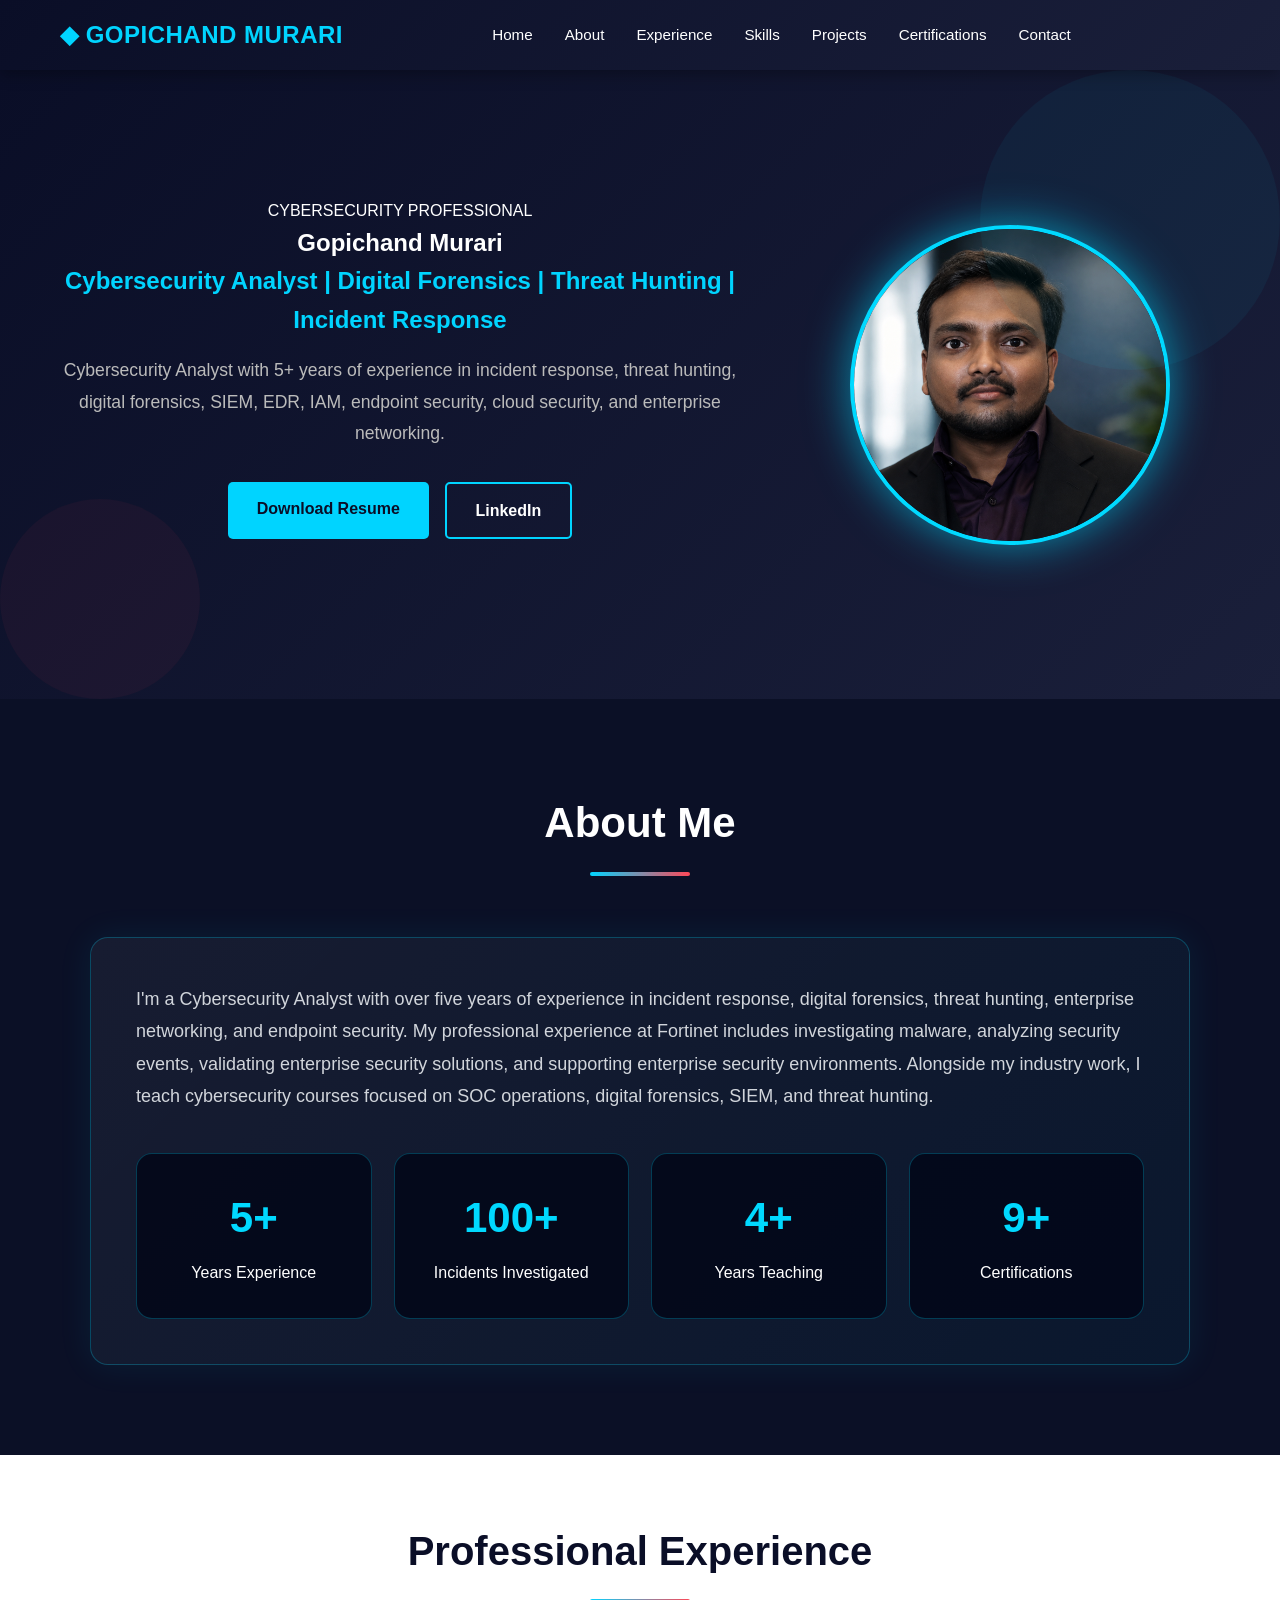
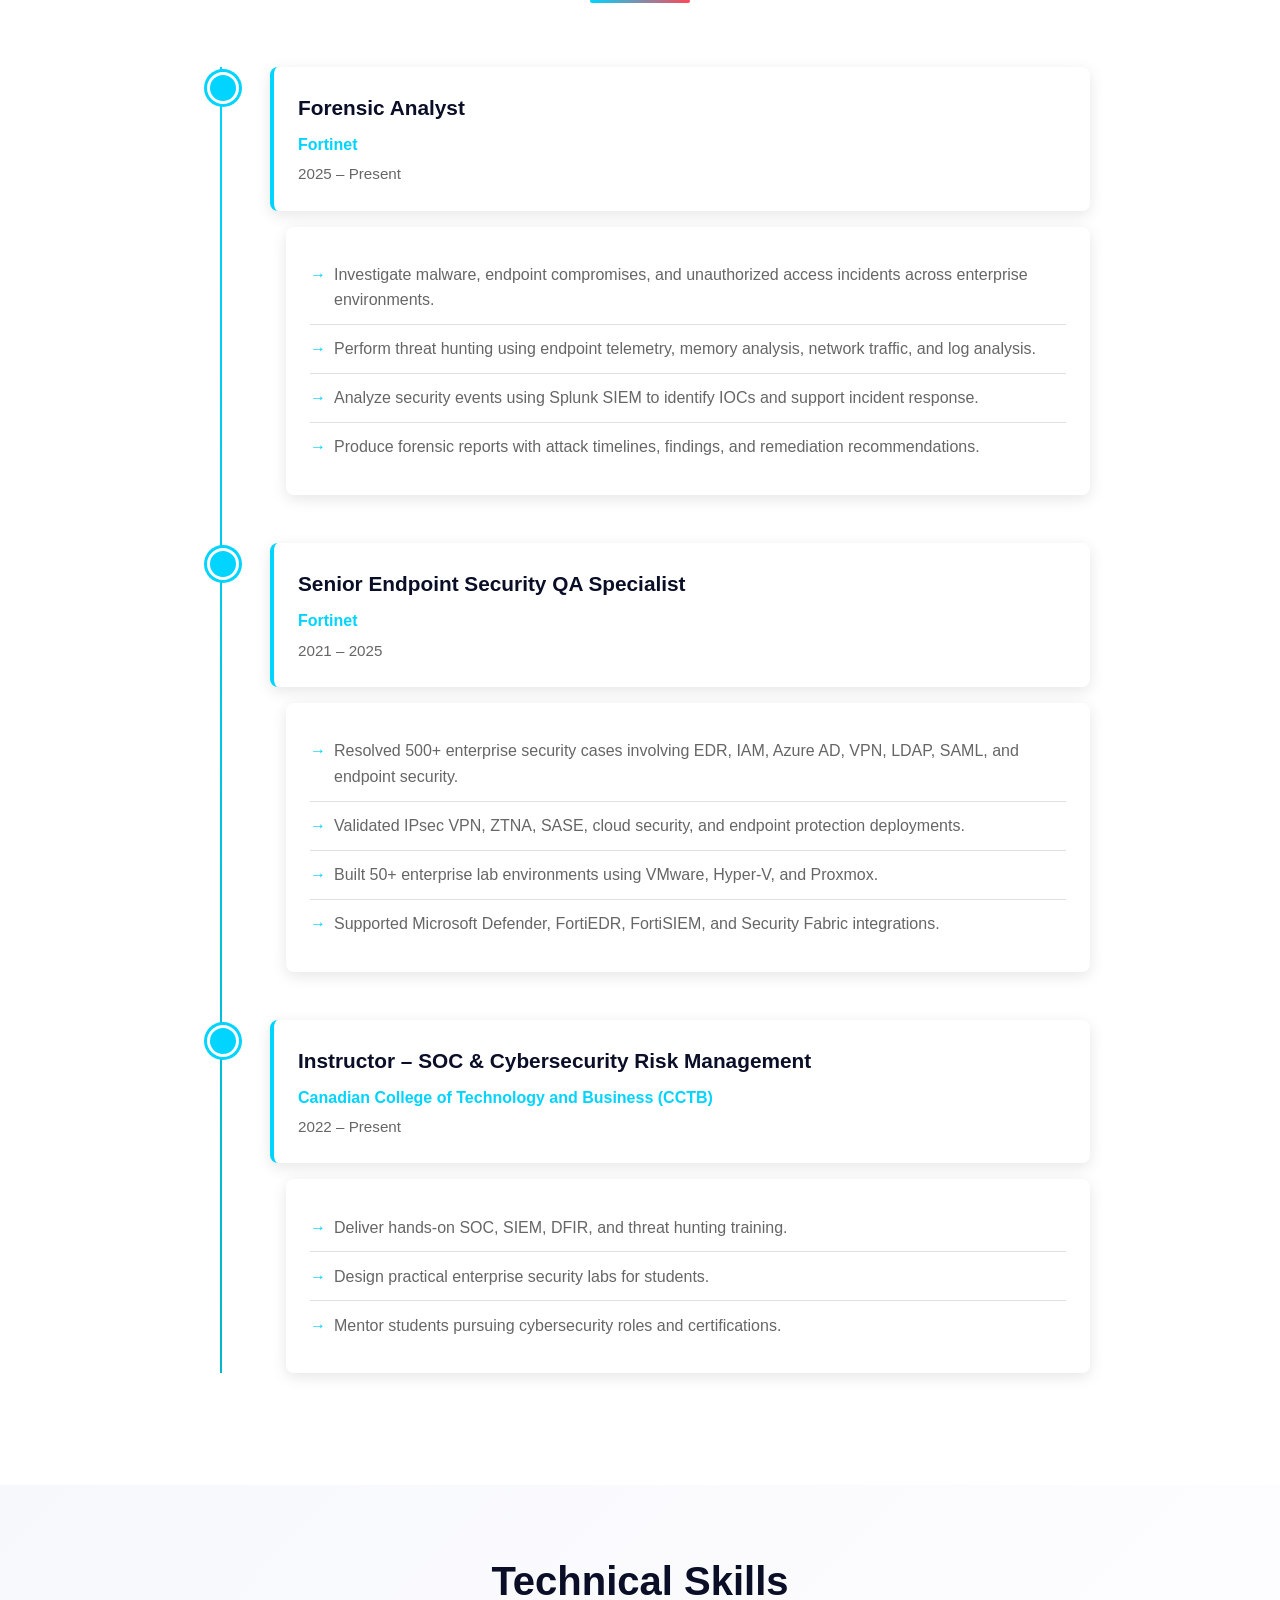
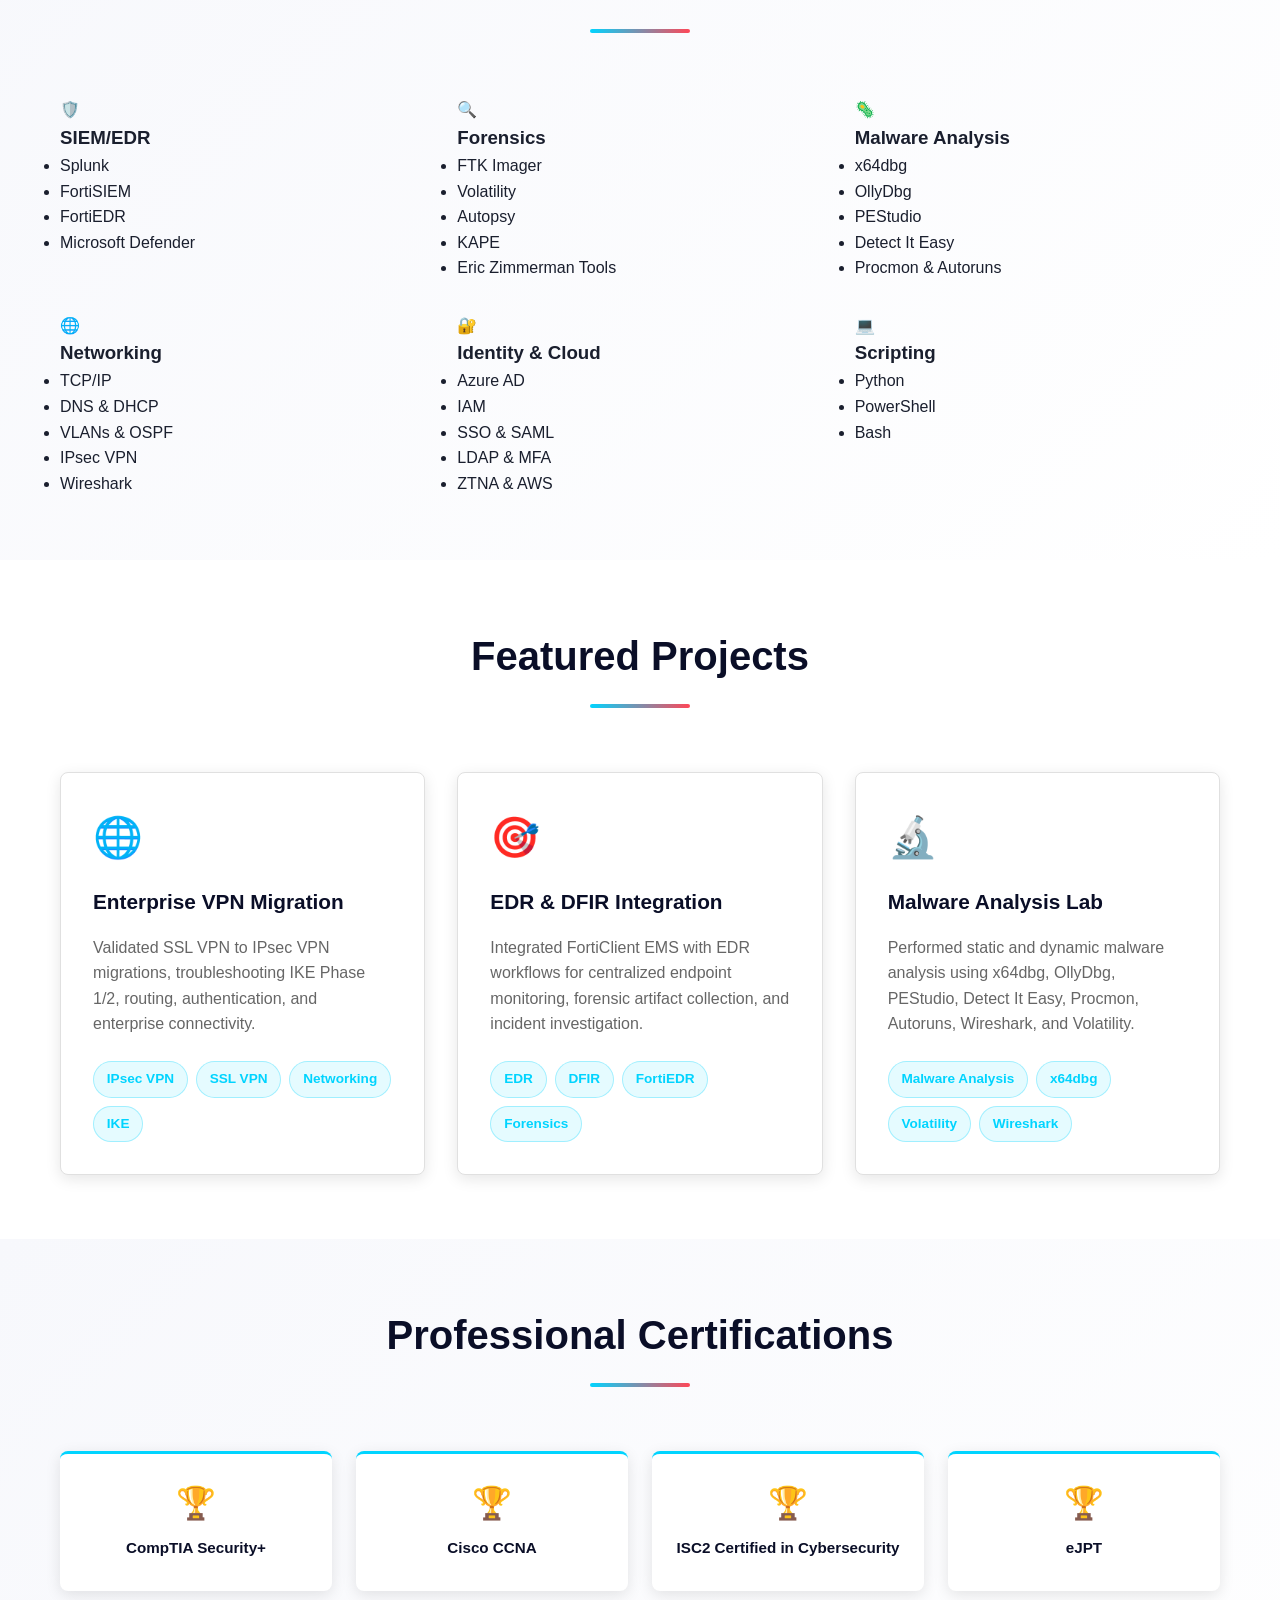
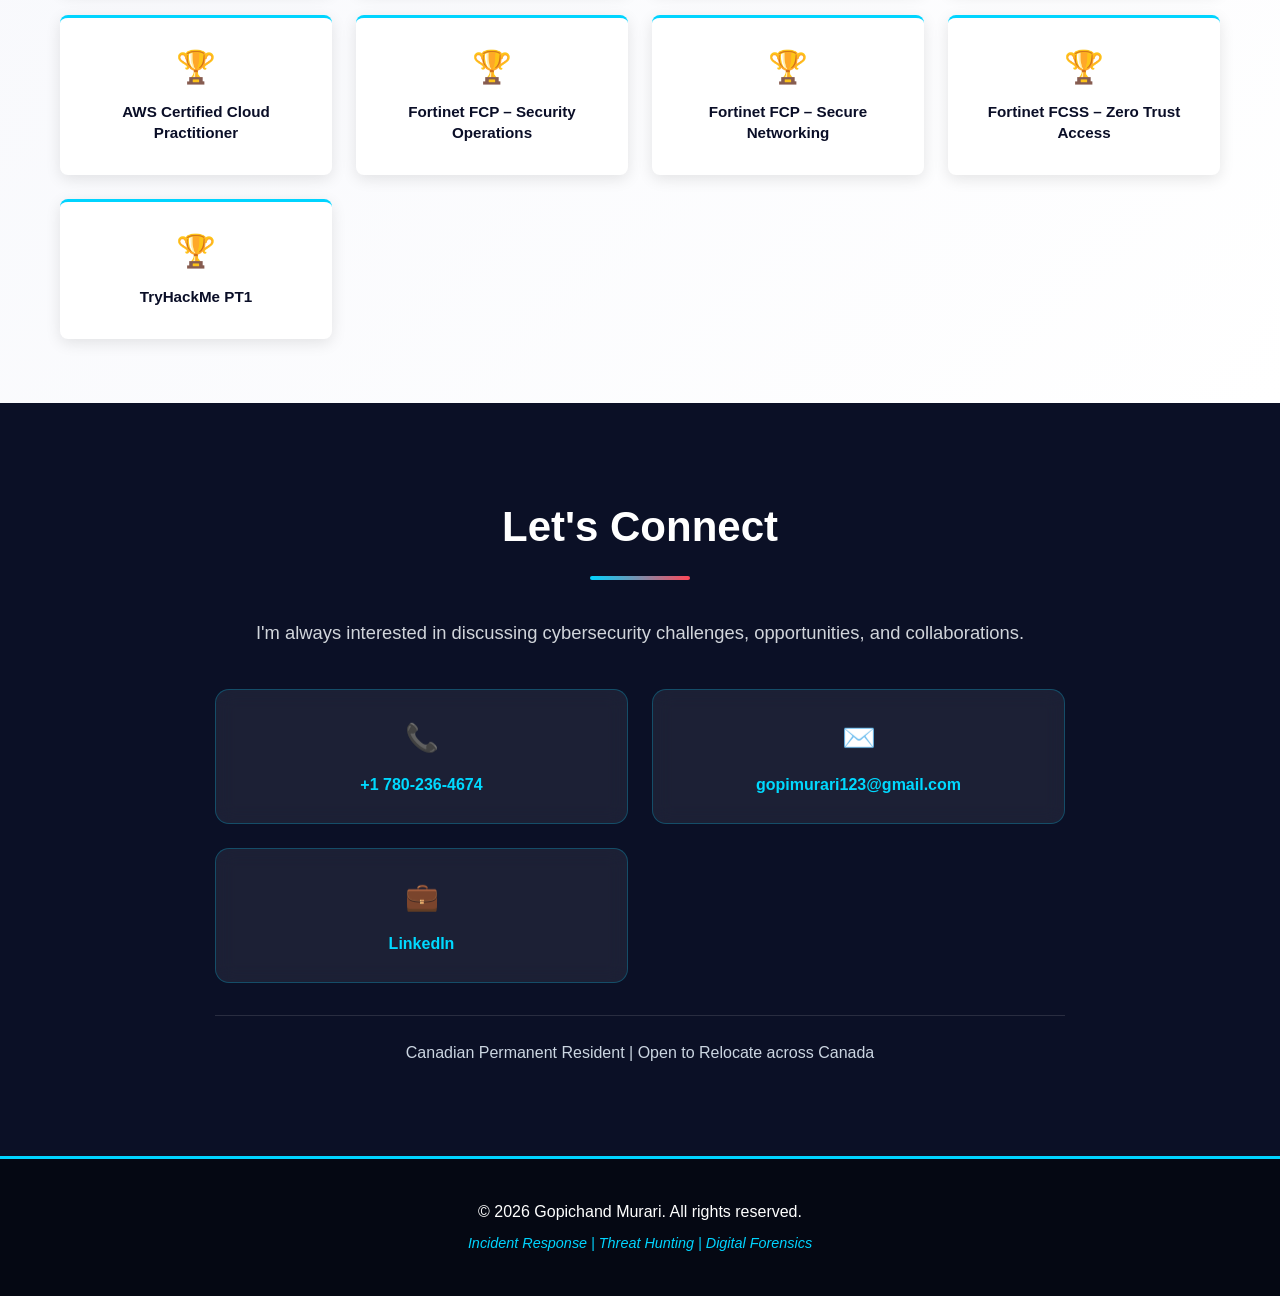
==== index.html @ e00c8601 "Update index.html" ====
<!DOCTYPE html>
<html lang="en">
<head>
    <meta charset="UTF-8">
    <meta name="viewport" content="width=device-width, initial-scale=1.0">
    <meta name="description" content="Cybersecurity Analyst with 5+ years of experience in incident response, threat hunting, SIEM, EDR, and cloud security.">
    <title>Gopichand Murari - Cybersecurity Analyst</title>
    <link rel="stylesheet" href="style.css">
</head>
<body>
    <!-- Navigation -->
    <nav class="navbar">
        <div class="container">
            <div class="nav-brand">
                <span class="brand-icon">◆</span> GOPICHAND MURARI
            </div>
            <ul class="nav-links">
                <li><a href="#home" class="nav-link active">Home</a></li>
                <li><a href="#about" class="nav-link">About</a></li>
                <li><a href="#experience" class="nav-link">Experience</a></li>
                <li><a href="#skills" class="nav-link">Skills</a></li>
                <li><a href="#projects" class="nav-link">Projects</a></li>
                <li><a href="#certifications" class="nav-link">Certifications</a></li>
                <li><a href="#contact" class="nav-link">Contact</a></li>
            </ul>
            <div class="hamburger">
                <span></span>
                <span></span>
                <span></span>
            </div>
        </div>
    </nav>

    <!-- Hero Section -->
    <section id="home" class="hero">
        <div class="container">
            <div class="hero-wrapper">
                <!-- Left Column: Content -->
                <div class="hero-left">
                    <div class="badge">
                        <span class="badge-dot"></span>
                        CYBERSECURITY PROFESSIONAL
                    </div>
                    <h1 class="hero-title">Gopichand Murari</h1>
                    <p class="hero-subtitle">Cybersecurity Analyst | Digital Forensics | Threat Hunting | Incident Response</p>
                    <p class="hero-description">
                        Cybersecurity Analyst with 5+ years of experience in incident response, threat hunting, digital forensics, SIEM, EDR, IAM, endpoint security, cloud security, and enterprise networking.
                    </p>
                    <div class="hero-buttons">
                        <a href="GopiResume.pdf" class="btn btn-primary" download="Gopichand-Murari-Resume.pdf">Download Resume</a>
                        <a href="https://www.linkedin.com/in/gopichand-murari-a9658b157/" class="btn btn-secondary" target="_blank">LinkedIn</a>
                    </div>
                </div>

                <!-- Right Column: Profile Image -->
                <div class="hero-right">
                    <div class="profile-image-wrapper">
                    <img src="Profile.png" alt="Gopichand Murari" class="profile-image">
                    </div>
                </div>
            </div>
        </div>
    </section>
    <section id="about" class="about section">
  <div class="container">
    <h2 class="section-title">About Me</h2>

    <div class="about-card">
      <p>
        I'm a Cybersecurity Analyst with over five years of experience in incident response,
        digital forensics, threat hunting, enterprise networking, and endpoint security.
        My professional experience at Fortinet includes investigating malware, analyzing
        security events, validating enterprise security solutions, and supporting enterprise
        security environments. Alongside my industry work, I teach cybersecurity courses
        focused on SOC operations, digital forensics, SIEM, and threat hunting.
      </p>

      <div class="stats-grid">
        <div class="stat-card">
          <h3>5+</h3>
          <p>Years Experience</p>
        </div>

        <div class="stat-card">
          <h3>100+</h3>
          <p>Incidents Investigated</p>
        </div>

        <div class="stat-card">
          <h3>4+</h3>
          <p>Years Teaching</p>
        </div>

        <div class="stat-card">
          <h3>9+</h3>
          <p>Certifications</p>
        </div>
      </div>
    </div>
  </div>
</section>

    <!-- Experience Section -->
    <section id="experience" class="experience">
        <div class="container">
            <h2>Professional Experience</h2>
            <div class="experience-timeline">
                <!-- Current Role -->
                <div class="experience-item">
                    <div class="experience-card">
                        <div class="experience-header">
                            <h3>Forensic Analyst</h3>
                            <p class="company">Fortinet</p>
                            <p class="dates">2025 – Present</p>
                        </div>
                        <ul class="experience-details">
                            <li>Investigate malware, endpoint compromises, and unauthorized access incidents across enterprise environments.</li>
                            <li>Perform threat hunting using endpoint telemetry, memory analysis, network traffic, and log analysis.</li>
                            <li>Analyze security events using Splunk SIEM to identify IOCs and support incident response.</li>
                            <li>Produce forensic reports with attack timelines, findings, and remediation recommendations.</li>
                        </ul>
                    </div>
                </div>

                <!-- Previous Role -->
                <div class="experience-item">
                    <div class="experience-card">
                        <div class="experience-header">
                            <h3>Senior Endpoint Security QA Specialist</h3>
                            <p class="company">Fortinet</p>
                            <p class="dates">2021 – 2025</p>
                        </div>
                        <ul class="experience-details">
                            <li>Resolved 500+ enterprise security cases involving EDR, IAM, Azure AD, VPN, LDAP, SAML, and endpoint security.</li>
                            <li>Validated IPsec VPN, ZTNA, SASE, cloud security, and endpoint protection deployments.</li>
                            <li>Built 50+ enterprise lab environments using VMware, Hyper-V, and Proxmox.</li>
                            <li>Supported Microsoft Defender, FortiEDR, FortiSIEM, and Security Fabric integrations.</li>
                        </ul>
                    </div>
                </div>

                <!-- Instructor Role -->
                <div class="experience-item">
                    <div class="experience-card">
                        <div class="experience-header">
                            <h3>Instructor – SOC & Cybersecurity Risk Management</h3>
                            <p class="company">Canadian College of Technology and Business (CCTB)</p>
                            <p class="dates">2022 – Present</p>
                        </div>
                        <ul class="experience-details">
                            <li>Deliver hands-on SOC, SIEM, DFIR, and threat hunting training.</li>
                            <li>Design practical enterprise security labs for students.</li>
                            <li>Mentor students pursuing cybersecurity roles and certifications.</li>
                        </ul>
                    </div>
                </div>
            </div>
        </div>
    </section>

    <!-- Skills Section -->
    <section id="skills" class="skills">
        <div class="container">
            <h2>Technical Skills</h2>
            <div class="skills-grid">
                <div class="skill-card">
                    <div class="skill-icon">🛡️</div>
                    <h3>SIEM/EDR</h3>
                    <ul>
                        <li>Splunk</li>
                        <li>FortiSIEM</li>
                        <li>FortiEDR</li>
                        <li>Microsoft Defender</li>
                    </ul>
                </div>

                <div class="skill-card">
                    <div class="skill-icon">🔍</div>
                    <h3>Forensics</h3>
                    <ul>
                        <li>FTK Imager</li>
                        <li>Volatility</li>
                        <li>Autopsy</li>
                        <li>KAPE</li>
                        <li>Eric Zimmerman Tools</li>
                    </ul>
                </div>

                <div class="skill-card">
                    <div class="skill-icon">🦠</div>
                    <h3>Malware Analysis</h3>
                    <ul>
                        <li>x64dbg</li>
                        <li>OllyDbg</li>
                        <li>PEStudio</li>
                        <li>Detect It Easy</li>
                        <li>Procmon & Autoruns</li>
                    </ul>
                </div>

                <div class="skill-card">
                    <div class="skill-icon">🌐</div>
                    <h3>Networking</h3>
                    <ul>
                        <li>TCP/IP</li>
                        <li>DNS & DHCP</li>
                        <li>VLANs & OSPF</li>
                        <li>IPsec VPN</li>
                        <li>Wireshark</li>
                    </ul>
                </div>

                <div class="skill-card">
                    <div class="skill-icon">🔐</div>
                    <h3>Identity & Cloud</h3>
                    <ul>
                        <li>Azure AD</li>
                        <li>IAM</li>
                        <li>SSO & SAML</li>
                        <li>LDAP & MFA</li>
                        <li>ZTNA & AWS</li>
                    </ul>
                </div>

                <div class="skill-card">
                    <div class="skill-icon">💻</div>
                    <h3>Scripting</h3>
                    <ul>
                        <li>Python</li>
                        <li>PowerShell</li>
                        <li>Bash</li>
                    </ul>
                </div>
            </div>
        </div>
    </section>

    <!-- Projects Section -->
    <section id="projects" class="projects">
        <div class="container">
            <h2>Featured Projects</h2>
            <div class="projects-grid">
                <div class="project-card">
                    <div class="project-icon">🌐</div>
                    <h3>Enterprise VPN Migration</h3>
                    <p>Validated SSL VPN to IPsec VPN migrations, troubleshooting IKE Phase 1/2, routing, authentication, and enterprise connectivity.</p>
                    <div class="tech-tags">
                        <span class="tag">IPsec VPN</span>
                        <span class="tag">SSL VPN</span>
                        <span class="tag">Networking</span>
                        <span class="tag">IKE</span>
                    </div>
                </div>

                <div class="project-card">
                    <div class="project-icon">🎯</div>
                    <h3>EDR & DFIR Integration</h3>
                    <p>Integrated FortiClient EMS with EDR workflows for centralized endpoint monitoring, forensic artifact collection, and incident investigation.</p>
                    <div class="tech-tags">
                        <span class="tag">EDR</span>
                        <span class="tag">DFIR</span>
                        <span class="tag">FortiEDR</span>
                        <span class="tag">Forensics</span>
                    </div>
                </div>

                <div class="project-card">
                    <div class="project-icon">🔬</div>
                    <h3>Malware Analysis Lab</h3>
                    <p>Performed static and dynamic malware analysis using x64dbg, OllyDbg, PEStudio, Detect It Easy, Procmon, Autoruns, Wireshark, and Volatility.</p>
                    <div class="tech-tags">
                        <span class="tag">Malware Analysis</span>
                        <span class="tag">x64dbg</span>
                        <span class="tag">Volatility</span>
                        <span class="tag">Wireshark</span>
                    </div>
                </div>
            </div>
        </div>
    </section>

    <!-- Certifications Section -->
    <section id="certifications" class="certifications">
        <div class="container">
            <h2>Professional Certifications</h2>
            <div class="certifications-grid">
                <div class="cert-card">
                    <div class="cert-icon">🏆</div>
                    <h4>CompTIA Security+</h4>
                </div>
                <div class="cert-card">
                    <div class="cert-icon">🏆</div>
                    <h4>Cisco CCNA</h4>
                </div>
                <div class="cert-card">
                    <div class="cert-icon">🏆</div>
                    <h4>ISC2 Certified in Cybersecurity</h4>
                </div>
                <div class="cert-card">
                    <div class="cert-icon">🏆</div>
                    <h4>eJPT</h4>
                </div>
                <div class="cert-card">
                    <div class="cert-icon">🏆</div>
                    <h4>AWS Certified Cloud Practitioner</h4>
                </div>
                <div class="cert-card">
                    <div class="cert-icon">🏆</div>
                    <h4>Fortinet FCP – Security Operations</h4>
                </div>
                <div class="cert-card">
                    <div class="cert-icon">🏆</div>
                    <h4>Fortinet FCP – Secure Networking</h4>
                </div>
                <div class="cert-card">
                    <div class="cert-icon">🏆</div>
                    <h4>Fortinet FCSS – Zero Trust Access</h4>
                </div>
                <div class="cert-card">
                    <div class="cert-icon">🏆</div>
                    <h4>TryHackMe PT1</h4>
                </div>
            </div>
        </div>
    </section>

    <!-- Contact Section -->
    <section id="contact" class="contact">
        <div class="container">
            <h2>Let's Connect</h2>
            <div class="contact-content">
                <p>I'm always interested in discussing cybersecurity challenges, opportunities, and collaborations.</p>
                <div class="contact-info">
                    <div class="contact-item">
                        <span class="icon">📞</span>
                        <a href="tel:+17802364674">+1 780-236-4674</a>
                    </div>
                    <div class="contact-item">
                        <span class="icon">✉️</span>
                        <a href="mailto:gopimurari123@gmail.com">gopimurari123@gmail.com</a>
                    </div>
                    <div class="contact-item">
                        <span class="icon">💼</span>
                        <a href="https://www.linkedin.com/in/gopichand-murari-a9658b157/" target="_blank">LinkedIn</a>
                    </div>
                </div>
                <div class="contact-meta">
                    <p>Canadian Permanent Resident | Open to Relocate across Canada</p>
                </div>
            </div>
        </div>
    </section>

    <!-- Footer -->
    <footer class="footer">
        <div class="container">
            <p>&copy; 2026 Gopichand Murari. All rights reserved.</p>
            <p class="footer-tagline">Incident Response | Threat Hunting | Digital Forensics</p>
        </div>
    </footer>

    <script src="script.js"></script>
</body>
</html>
---- style.css ----
/* Global Styles */
* {
    margin: 0;
    padding: 0;
    box-sizing: border-box;
}

:root {
    --primary-color: #0a0e27;
    --secondary-color: #1a1f3a;
    --accent-color: #00d4ff;
    --accent-hover: #00b8cc;
    --danger-color: #ff4757;
    --success-color: #2ed573;
    --warning-color: #ffa502;
    --light-bg: #f7f8fc;
    --dark-text: #1a1f2e;
    --light-text: #666;
    --border-color: #e0e0e0;
    --transition: all 0.3s ease;
    --shadow: 0 4px 15px rgba(0, 0, 0, 0.1);
    --shadow-hover: 0 8px 25px rgba(0, 212, 255, 0.15);
    --dark-shadow: 0 4px 15px rgba(0, 0, 0, 0.3);
}

html {
    scroll-behavior: smooth;
}

body {
    font-family: 'Segoe UI', Tahoma, Geneva, Verdana, sans-serif;
    line-height: 1.6;
    color: var(--dark-text);
    background-color: #ffffff;
}

.container {
    max-width: 1200px;
    margin: 0 auto;
    padding: 0 20px;
}

/* Navigation */
.navbar {
    background: linear-gradient(135deg, var(--primary-color) 0%, var(--secondary-color) 100%);
    color: white;
    padding: 1rem 0;
    position: sticky;
    top: 0;
    z-index: 1000;
    box-shadow: var(--dark-shadow);
}

.navbar .container {
    display: flex;
    justify-content: space-between;
    align-items: center;
}

.nav-brand {
    font-size: 1.5rem;
    font-weight: bold;
    color: var(--accent-color);
    letter-spacing: 0.5px;
}

.nav-links {
    display: flex;
    list-style: none;
    gap: 2rem;
}

.nav-links a {
    color: white;
    text-decoration: none;
    transition: var(--transition);
    font-weight: 500;
    font-size: 0.95rem;
}

.nav-links a:hover {
    color: var(--accent-color);
    border-bottom: 2px solid var(--accent-color);
}

/* Hero Section */
.hero {
    background: linear-gradient(135deg, var(--primary-color) 0%, var(--secondary-color) 100%);
    color: white;
    padding: 8rem 0;
    text-align: center;
    position: relative;
    overflow: hidden;
}

.hero::before {
    content: '';
    position: absolute;
    top: 0;
    right: 0;
    width: 300px;
    height: 300px;
    background: rgba(0, 212, 255, 0.05);
    border-radius: 50%;
    animation: float 6s ease-in-out infinite;
}

.hero::after {
    content: '';
    position: absolute;
    bottom: 0;
    left: 0;
    width: 200px;
    height: 200px;
    background: rgba(255, 71, 87, 0.05);
    border-radius: 50%;
    animation: float 8s ease-in-out infinite reverse;
}

@keyframes float {
    0%, 100% { transform: translateY(0); }
    50% { transform: translateY(20px); }
}

.hero-content {
    position: relative;
    z-index: 1;
}

/* Profile Photo Styling */
.profile-photo-container {
    margin-bottom: 2rem;
    display: flex;
    justify-content: center;
}

.profile-photo {
    width: 200px;
    height: 200px;
    border-radius: 50%;
    object-fit: cover;
    border: 4px solid var(--accent-color);
    box-shadow: 0 0 40px rgba(0, 212, 255, 0.4), 
                0 0 80px rgba(0, 212, 255, 0.2);
    transition: var(--transition);
    animation: profileGlow 3s ease-in-out infinite;
}

.profile-photo:hover {
    transform: scale(1.05);
    box-shadow: 0 0 50px rgba(0, 212, 255, 0.6), 
                0 0 100px rgba(0, 212, 255, 0.3);
}

@keyframes profileGlow {
    0%, 100% {
        box-shadow: 0 0 40px rgba(0, 212, 255, 0.4), 
                    0 0 80px rgba(0, 212, 255, 0.2);
    }
    50% {
        box-shadow: 0 0 50px rgba(0, 212, 255, 0.5), 
                    0 0 100px rgba(0, 212, 255, 0.3);
    }
}

.hero-content h1 {
    font-size: 3.5rem;
    margin-bottom: 1rem;
    font-weight: 700;
    letter-spacing: -1px;
}

.hero-subtitle {
    font-size: 1.5rem;
    color: var(--accent-color);
    margin-bottom: 1rem;
    font-weight: 600;
}

.hero-description {
    font-size: 1.1rem;
    margin-bottom: 2rem;
    max-width: 700px;
    margin-left: auto;
    margin-right: auto;
    line-height: 1.8;
    color: #bbb;
}

.hero-buttons {
    display: flex;
    gap: 1rem;
    justify-content: center;
    flex-wrap: wrap;
    margin-bottom: 2rem;
}

.hero-meta {
    font-size: 0.95rem;
    color: #aaa;
    margin-top: 2rem;
    line-height: 1.8;
}

.meta-divider {
    color: var(--accent-color);
    margin: 0 0.5rem;
}

/* Buttons */
.btn, .btn-small {
    display: inline-block;
    padding: 0.85rem 1.8rem;
    border-radius: 5px;
    text-decoration: none;
    font-weight: 600;
    transition: var(--transition);
    border: none;
    cursor: pointer;
    font-size: 1rem;
}

.btn-primary {
    background: var(--accent-color);
    color: var(--primary-color);
}

.btn-primary:hover {
    background: var(--accent-hover);
    transform: translateY(-2px);
    box-shadow: 0 5px 15px rgba(0, 212, 255, 0.3);
}

.btn-secondary {
    background: transparent;
    color: white;
    border: 2px solid var(--accent-color);
}

.btn-secondary:hover {
    background: var(--accent-color);
    color: var(--primary-color);
    transform: translateY(-2px);
}

/* Sections */
section {
    padding: 4rem 0;
}

section h2 {
    font-size: 2.5rem;
    margin-bottom: 3rem;
    text-align: center;
    color: var(--primary-color);
    position: relative;
    padding-bottom: 1rem;
    font-weight: 700;
}

section h2::after {
    content: '';
    display: block;
    width: 100px;
    height: 4px;
    background: linear-gradient(90deg, var(--accent-color), var(--danger-color));
    margin: 1rem auto 0;
    border-radius: 2px;
}

/* About Section */
.about {
    background: linear-gradient(135deg, var(--light-bg) 0%, #ffffff 100%);
}

.about-content {
    max-width: 900px;
    margin: 0 auto;
}

.about-content p {
    font-size: 1.1rem;
    margin-bottom: 1.5rem;
    line-height: 1.8;
    color: var(--light-text);
}

.about-highlights {
    display: grid;
    grid-template-columns: repeat(auto-fit, minmax(200px, 1fr));
    gap: 2rem;
    margin-top: 3rem;
}

.highlight-box {
    background: white;
    padding: 2rem;
    border-radius: 8px;
    text-align: center;
    box-shadow: var(--shadow);
    border-left: 4px solid var(--accent-color);
    transition: var(--transition);
}

.highlight-box:hover {
    transform: translateY(-5px);
    box-shadow: var(--shadow-hover);
}

.highlight-box h4 {
    font-size: 2rem;
    color: var(--accent-color);
    margin-bottom: 0.5rem;
}

.highlight-box p {
    color: var(--light-text);
    margin: 0;
}

/* Experience Section */
.experience {
    background: white;
}

.experience-timeline {
    position: relative;
    max-width: 900px;
    margin: 0 auto;
}

.experience-timeline::before {
    content: '';
    position: absolute;
    left: 30px;
    top: 0;
    bottom: 0;
    width: 2px;
    background: linear-gradient(180deg, var(--accent-color), var(--accent-hover));
}

@media (max-width: 768px) {
    .experience-timeline::before {
        left: 15px;
    }
}

.experience-item {
    margin-bottom: 3rem;
    padding-left: 80px;
    position: relative;
}

.experience-item::before {
    content: '';
    position: absolute;
    left: 17px;
    top: 5px;
    width: 26px;
    height: 26px;
    background: var(--accent-color);
    border: 3px solid white;
    border-radius: 50%;
    box-shadow: 0 0 0 3px var(--accent-color);
}

.experience-header {
    background: white;
    padding: 1.5rem;
    border-radius: 8px;
    box-shadow: var(--shadow);
    border-left: 4px solid var(--accent-color);
    margin-bottom: 1rem;
    transition: var(--transition);
}

.experience-header:hover {
    box-shadow: var(--shadow-hover);
    transform: translateX(5px);
}

.experience-header h3 {
    font-size: 1.3rem;
    color: var(--primary-color);
    margin-bottom: 0.5rem;
}

.company {
    color: var(--accent-color);
    font-weight: 600;
    margin: 0.3rem 0;
}

.dates {
    color: var(--light-text);
    font-size: 0.95rem;
    margin: 0;
}

.experience-details {
    list-style: none;
    padding: 1.5rem;
    background: white;
    border-radius: 8px;
    box-shadow: var(--shadow);
    margin-left: 1rem;
}

.experience-details li {
    padding: 0.7rem 0;
    color: var(--light-text);
    border-bottom: 1px solid var(--border-color);
    position: relative;
    padding-left: 1.5rem;
}

.experience-details li::before {
    content: '→';
    position: absolute;
    left: 0;
    color: var(--accent-color);
    font-weight: bold;
}

.experience-details li:last-child {
    border-bottom: none;
}

/* Skills Section */
.skills {
    background: linear-gradient(135deg, var(--light-bg) 0%, #ffffff 100%);
}

.skills-grid {
    display: grid;
    grid-template-columns: repeat(auto-fit, minmax(280px, 1fr));
    gap: 2rem;
}

.skill-category {
    background: white;
    padding: 2rem;
    border-radius: 8px;
    box-shadow: var(--shadow);
    border-top: 4px solid var(--accent-color);
    transition: var(--transition);
}

.skill-category:hover {
    transform: translateY(-5px);
    box-shadow: var(--shadow-hover);
}

.skill-category h3 {
    color: var(--primary-color);
    margin-bottom: 1.5rem;
    font-size: 1.2rem;
    display: flex;
    align-items: center;
    gap: 0.5rem;
}

.skill-category ul {
    list-style: none;
}

.skill-category li {
    padding: 0.7rem 0;
    color: var(--light-text);
    border-bottom: 1px solid var(--border-color);
    padding-left: 1rem;
    position: relative;
}

.skill-category li::before {
    content: '✓';
    position: absolute;
    left: 0;
    color: var(--accent-color);
    font-weight: bold;
}

.skill-category li:last-child {
    border-bottom: none;
}

/* Projects Section */
.projects {
    background: white;
}

.projects-grid {
    display: grid;
    grid-template-columns: repeat(auto-fit, minmax(320px, 1fr));
    gap: 2rem;
}

.project-card {
    background: white;
    border: 1px solid var(--border-color);
    border-radius: 8px;
    padding: 2rem;
    transition: var(--transition);
    box-shadow: var(--shadow);
    display: flex;
    flex-direction: column;
}

.project-card:hover {
    transform: translateY(-8px);
    box-shadow: var(--shadow-hover);
    border-color: var(--accent-color);
    border-left: 4px solid var(--accent-color);
}

.project-icon {
    font-size: 2.5rem;
    margin-bottom: 1rem;
}

.project-card h3 {
    color: var(--primary-color);
    margin-bottom: 1rem;
    font-size: 1.3rem;
}

.project-card p {
    color: var(--light-text);
    margin-bottom: 1.5rem;
    line-height: 1.6;
    flex-grow: 1;
}

.project-highlights {
    list-style: none;
    margin-bottom: 1.5rem;
    flex-grow: 1;
}

.project-highlights li {
    padding: 0.5rem 0;
    color: var(--light-text);
    padding-left: 1.5rem;
    position: relative;
    font-size: 0.95rem;
}

.project-highlights li::before {
    content: '•';
    position: absolute;
    left: 0;
    color: var(--accent-color);
    font-weight: bold;
}

.tech-tags {
    display: flex;
    flex-wrap: wrap;
    gap: 0.5rem;
}

.tag {
    background: rgba(0, 212, 255, 0.1);
    color: var(--accent-color);
    padding: 0.4rem 0.8rem;
    border-radius: 20px;
    font-size: 0.85rem;
    font-weight: 600;
    border: 1px solid rgba(0, 212, 255, 0.3);
}

/* Certifications Section */
.certifications {
    background: linear-gradient(135deg, var(--light-bg) 0%, #ffffff 100%);
}

.certifications-grid {
    display: grid;
    grid-template-columns: repeat(auto-fit, minmax(220px, 1fr));
    gap: 1.5rem;
}

.cert-card {
    background: white;
    padding: 1.5rem;
    border-radius: 8px;
    text-align: center;
    box-shadow: var(--shadow);
    border-top: 3px solid var(--accent-color);
    transition: var(--transition);
}

.cert-card:hover {
    transform: translateY(-5px);
    box-shadow: var(--shadow-hover);
    border-left: 3px solid var(--accent-color);
}

.cert-icon {
    font-size: 2rem;
    margin-bottom: 0.5rem;
}

.cert-card h4 {
    color: var(--primary-color);
    margin-bottom: 0.5rem;
    font-size: 0.95rem;
    line-height: 1.4;
}
/* Contact Section */
.contact {
  background: #0b1026;
  color: #ffffff;
  text-align: center;
  position: relative;
  overflow: hidden;
  padding: 90px 0;
}

.contact h2 {
  color: #ffffff !important;
  font-size: 42px;
  font-weight: 800;
  margin-bottom: 20px;
}

.contact-content {
  max-width: 850px;
  margin: 0 auto;
  position: relative;
  z-index: 1;
}

.contact-content > p {
  color: #d1d5db;
  font-size: 1.15rem;
  margin-bottom: 2.5rem;
  line-height: 1.8;
}

.contact-info {
  display: grid;
  grid-template-columns: repeat(2, minmax(220px, 1fr));
  gap: 1.5rem;
}

.contact-item {
  background: rgba(255, 255, 255, 0.07);
  padding: 1.6rem;
  border-radius: 14px;
  border: 1px solid rgba(0, 212, 255, 0.25);
  backdrop-filter: blur(10px);
  transition: 0.3s;
}

.contact-item:hover {
  background: rgba(0, 212, 255, 0.12);
  transform: translateY(-5px);
  border-color: rgba(0, 212, 255, 0.6);
}

.contact-item .icon {
  font-size: 1.7rem;
  display: block;
  margin-bottom: 0.8rem;
}

.contact-item a {
  color: #00d9ff;
  text-decoration: none;
  font-weight: 700;
}

.contact-item a:hover {
  color: #ffffff;
  text-decoration: underline;
}

.contact-meta {
  margin-top: 2rem;
  padding-top: 1.5rem;
  border-top: 1px solid rgba(255, 255, 255, 0.12);
}

.contact-meta p {
  color: #cbd5e1;
  margin: 0;
}


/* Footer */
.footer {
    background: #050813;
    color: white;
    text-align: center;
    padding: 2rem 0;
    border-top: 3px solid var(--accent-color);
}

.footer p {
    margin: 0.5rem 0;
}

.footer-tagline {
    color: var(--accent-color);
    font-size: 0.9rem;
    font-style: italic;
}

/* Responsive Design */
@media (max-width: 768px) {
    .nav-links {
        gap: 1rem;
        font-size: 0.85rem;
    }

    .profile-photo {
        width: 150px;
        height: 150px;
    }

    .hero-content h1 {
        font-size: 2.5rem;
    }

    .hero-subtitle {
        font-size: 1.2rem;
    }

    .hero {
        padding: 4rem 0;
    }

    .hero-buttons {
        flex-direction: column;
    }

    .btn {
        width: 100%;
    }

    .hero-meta {
        font-size: 0.9rem;
    }

    section h2 {
        font-size: 2rem;
    }

    .about-highlights {
        grid-template-columns: 1fr 1fr;
    }

    .experience-timeline::before {
        left: 15px;
    }

    .experience-item {
        padding-left: 60px;
    }

    .experience-item::before {
        left: 5px;
    }

    .contact-info {
        grid-template-columns: 1fr;
    }
}

@media (max-width: 480px) {
    .navbar .container {
        flex-direction: column;
        gap: 1rem;
    }

    .nav-links {
        flex-direction: column;
        gap: 0.5rem;
        font-size: 0.8rem;
    }

    .profile-photo {
        width: 130px;
        height: 130px;
    }

    .hero-content h1 {
        font-size: 1.8rem;
    }

    .hero-subtitle {
        font-size: 1rem;
    }

    .hero-description {
        font-size: 0.95rem;
    }

    .hero-meta {
        font-size: 0.8rem;
    }

    .projects-grid {
        grid-template-columns: 1fr;
    }

    .skills-grid {
        grid-template-columns: 1fr;
    }

    .certifications-grid {
        grid-template-columns: 1fr;
    }

    .about-highlights {
        grid-template-columns: 1fr;
    }

    section h2 {
        font-size: 1.8rem;
    }

    section h2::after {
        width: 80px;
    }
}
.hero-wrapper {
  display: grid !important;
  grid-template-columns: 1fr 420px !important;
  align-items: center !important;
  gap: 60px !important;
}

.hero-right {
  display: flex !important;
  justify-content: center !important;
  align-items: center !important;
}

.profile-image-wrapper {
  width: 320px !important;
  height: 320px !important;
  border-radius: 50% !important;
  overflow: hidden !important;
  border: 4px solid #00d9ff !important;
  box-shadow: 0 0 45px rgba(0, 217, 255, 0.6) !important;
  background: #0b1026 !important;
}

.profile-image {
  width: 100% !important;
  height: 100% !important;
  object-fit: cover !important;
  object-position: center top !important;
  display: block !important;
  max-width: none !important;
}

@media (max-width: 900px) {
  .hero-wrapper {
    grid-template-columns: 1fr !important;
  }

  .profile-image-wrapper {
    width: 260px !important;
    height: 260px !important;
  }
}

.about {
  background: #0b1026 !important;
  padding: 90px 0 !important;
  color: #ffffff !important;
}

.about .section-title {
  color: #ffffff !important;
  text-align: center !important;
  font-size: 42px !important;
  margin-bottom: 45px !important;
}

.about-card {
  max-width: 1100px !important;
  margin: 0 auto !important;
  padding: 45px !important;
  border: 1px solid rgba(0, 217, 255, 0.25) !important;
  border-radius: 18px !important;
  background: linear-gradient(135deg, rgba(255,255,255,0.05), rgba(0,217,255,0.04)) !important;
  box-shadow: 0 0 35px rgba(0, 217, 255, 0.08) !important;
}

.about-card p {
  color: #d1d5db !important;
  font-size: 18px !important;
  line-height: 1.8 !important;
}

.stats-grid {
  display: grid !important;
  grid-template-columns: repeat(4, 1fr) !important;
  gap: 22px !important;
  margin-top: 40px !important;
}

.stat-card {
  text-align: center !important;
  padding: 30px 20px !important;
  border-radius: 16px !important;
  border: 1px solid rgba(0, 217, 255, 0.25) !important;
  background: rgba(2, 6, 23, 0.8) !important;
}

.stat-card h3 {
  color: #00d9ff !important;
  font-size: 42px !important;
  margin-bottom: 8px !important;
}

.stat-card p {
  color: #ffffff !important;
  font-size: 16px !important;
  margin: 0 !important;
}

@media (max-width: 900px) {
  .stats-grid {
    grid-template-columns: repeat(2, 1fr) !important;
  }
}

@media (max-width: 600px) {
  .stats-grid {
    grid-template-columns: 1fr !important;
  }

  .about-card {
    padding: 28px !important;
  }
}
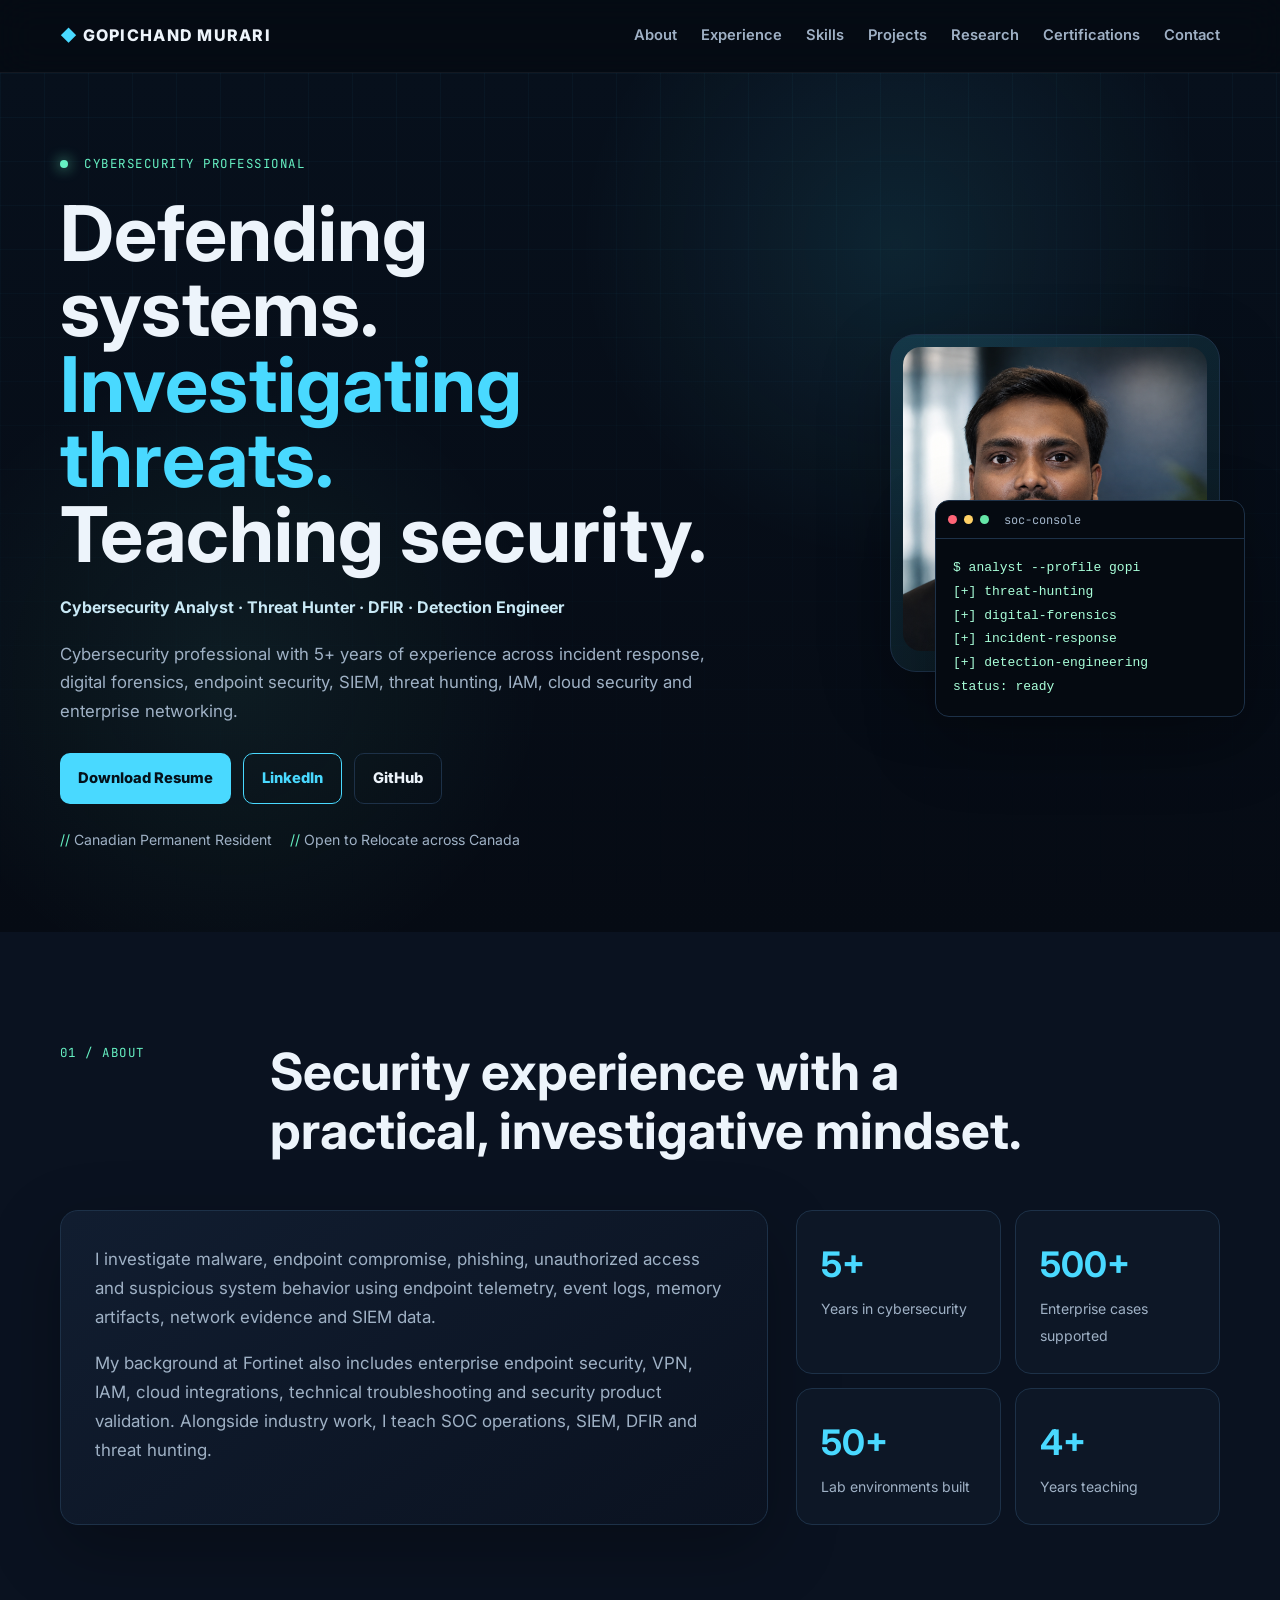
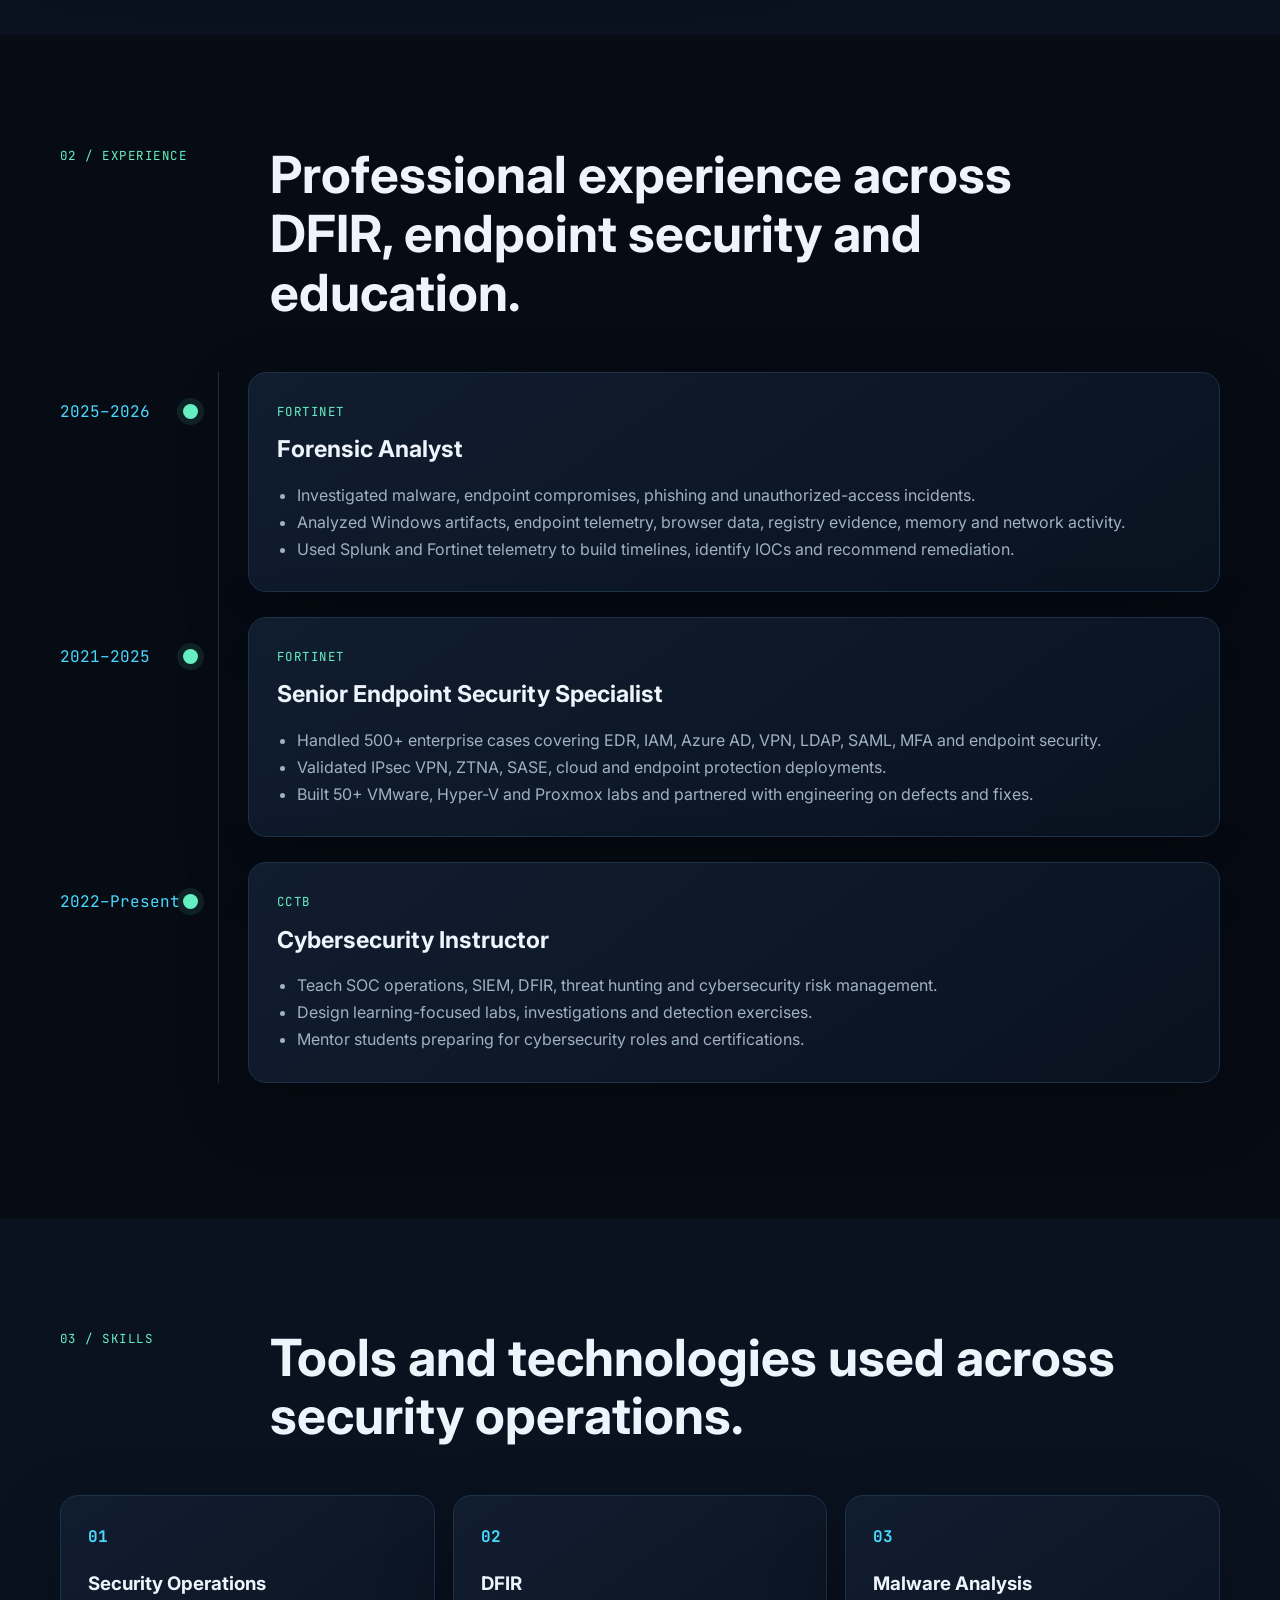
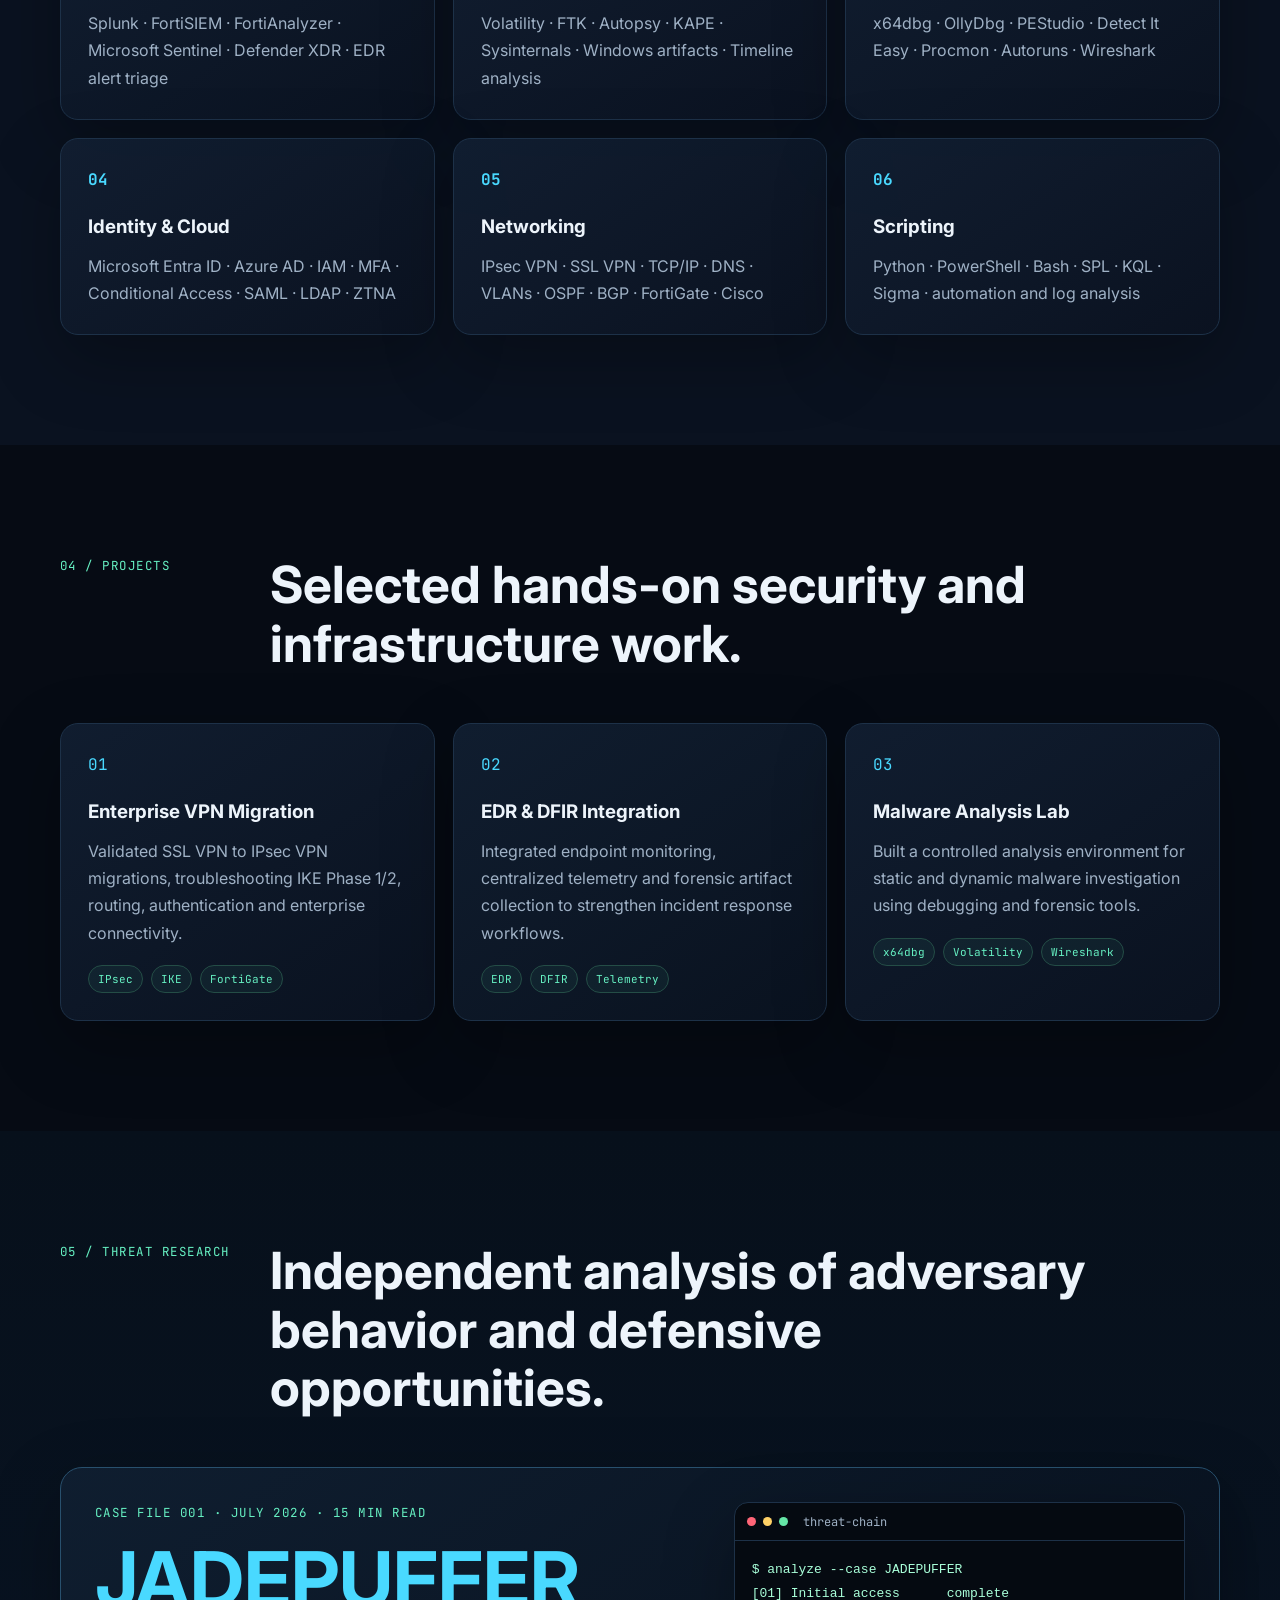
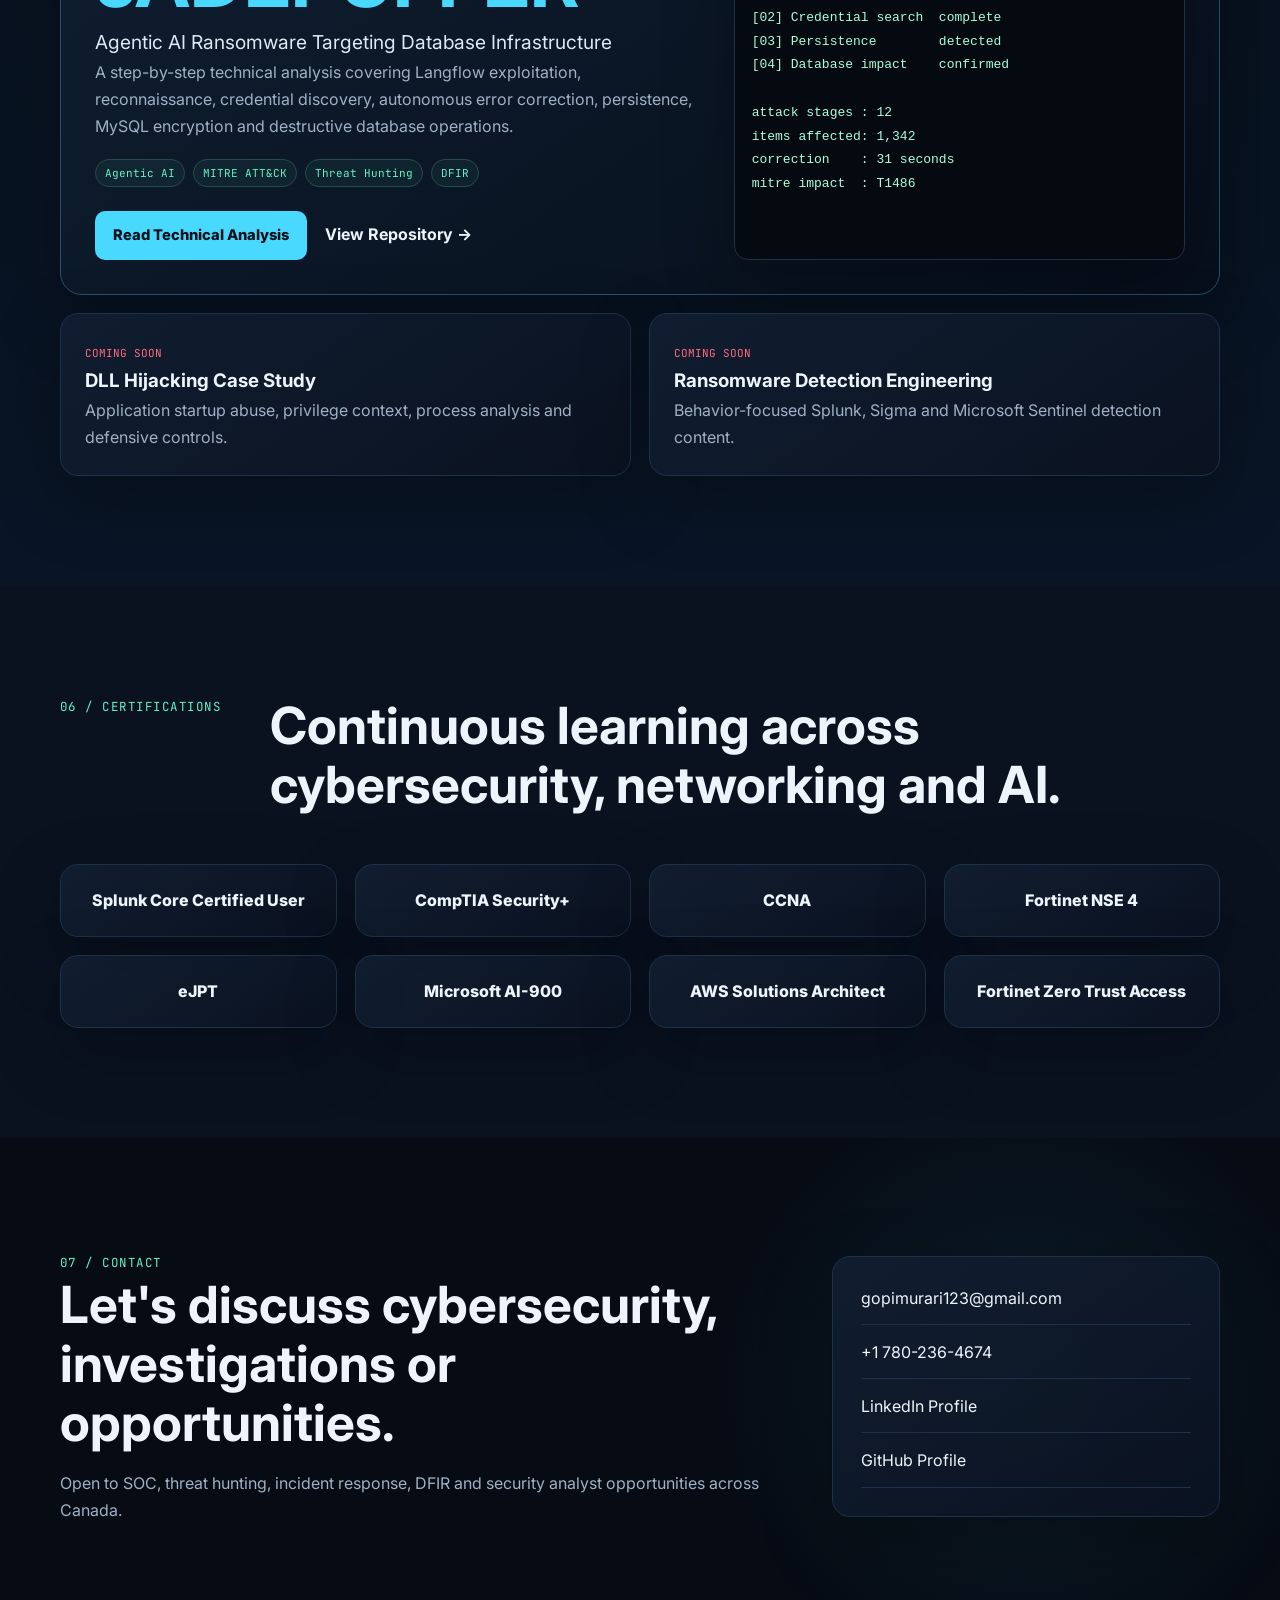
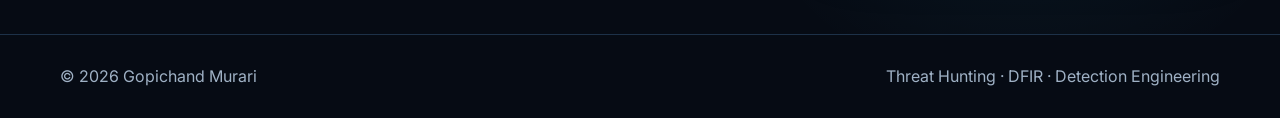
==== commit 8d0a60d2: "Add files via upload" ====
--- a/index.html
+++ b/index.html
@@ -1,364 +1,119 @@
 <!DOCTYPE html>
 <html lang="en">
 <head>
-    <meta charset="UTF-8">
-    <meta name="viewport" content="width=device-width, initial-scale=1.0">
-    <meta name="description" content="Cybersecurity Analyst with 5+ years of experience in incident response, threat hunting, SIEM, EDR, and cloud security.">
-    <title>Gopichand Murari - Cybersecurity Analyst</title>
-    <link rel="stylesheet" href="style.css">
+  <meta charset="UTF-8">
+  <meta name="viewport" content="width=device-width, initial-scale=1.0">
+  <meta name="description" content="Gopichand Murari — cybersecurity analyst, threat hunter, DFIR professional, instructor and detection engineer.">
+  <meta property="og:title" content="Gopichand Murari | Cybersecurity Portfolio">
+  <meta property="og:description" content="Threat hunting, DFIR, incident response, detection engineering and cybersecurity research.">
+  <meta property="og:type" content="website">
+  <title>Gopichand Murari | Cybersecurity Portfolio</title>
+  <link rel="stylesheet" href="style.css">
 </head>
 <body>
-    <!-- Navigation -->
-    <nav class="navbar">
-        <div class="container">
-            <div class="nav-brand">
-                <span class="brand-icon">◆</span> GOPICHAND MURARI
-            </div>
-            <ul class="nav-links">
-                <li><a href="#home" class="nav-link active">Home</a></li>
-                <li><a href="#about" class="nav-link">About</a></li>
-                <li><a href="#experience" class="nav-link">Experience</a></li>
-                <li><a href="#skills" class="nav-link">Skills</a></li>
-                <li><a href="#projects" class="nav-link">Projects</a></li>
-                <li><a href="#certifications" class="nav-link">Certifications</a></li>
-                <li><a href="#contact" class="nav-link">Contact</a></li>
-            </ul>
-            <div class="hamburger">
-                <span></span>
-                <span></span>
-                <span></span>
-            </div>
-        </div>
-    </nav>
+<div class="progress" id="progress"></div>
+<header class="site-header">
+  <nav class="nav shell" aria-label="Primary navigation">
+    <a class="brand" href="#home"><span>◆</span> GOPICHAND MURARI</a>
+    <button class="menu-toggle" id="menuToggle" aria-expanded="false" aria-label="Open navigation">☰</button>
+    <div class="nav-links" id="navLinks">
+      <a href="#about">About</a><a href="#experience">Experience</a><a href="#skills">Skills</a>
+      <a href="#projects">Projects</a><a href="#research">Research</a><a href="#certifications">Certifications</a><a href="#contact">Contact</a>
+    </div>
+  </nav>
+</header>
 
-    <!-- Hero Section -->
-    <section id="home" class="hero">
-        <div class="container">
-            <div class="hero-wrapper">
-                <!-- Left Column: Content -->
-                <div class="hero-left">
-                    <div class="badge">
-                        <span class="badge-dot"></span>
-                        CYBERSECURITY PROFESSIONAL
-                    </div>
-                    <h1 class="hero-title">Gopichand Murari</h1>
-                    <p class="hero-subtitle">Cybersecurity Analyst | Digital Forensics | Threat Hunting | Incident Response</p>
-                    <p class="hero-description">
-                        Cybersecurity Analyst with 5+ years of experience in incident response, threat hunting, digital forensics, SIEM, EDR, IAM, endpoint security, cloud security, and enterprise networking.
-                    </p>
-                    <div class="hero-buttons">
-                        <a href="GopiResume.pdf" class="btn btn-primary" download="Gopichand-Murari-Resume.pdf">Download Resume</a>
-                        <a href="https://www.linkedin.com/in/gopichand-murari-a9658b157/" class="btn btn-secondary" target="_blank">LinkedIn</a>
-                    </div>
-                </div>
-
-                <!-- Right Column: Profile Image -->
-                <div class="hero-right">
-                    <div class="profile-image-wrapper">
-                    <img src="Profile.png" alt="Gopichand Murari" class="profile-image">
-                    </div>
-                </div>
-            </div>
-        </div>
-    </section>
-    <section id="about" class="about section">
-  <div class="container">
-    <h2 class="section-title">About Me</h2>
-
-    <div class="about-card">
-      <p>
-        I'm a Cybersecurity Analyst with over five years of experience in incident response,
-        digital forensics, threat hunting, enterprise networking, and endpoint security.
-        My professional experience at Fortinet includes investigating malware, analyzing
-        security events, validating enterprise security solutions, and supporting enterprise
-        security environments. Alongside my industry work, I teach cybersecurity courses
-        focused on SOC operations, digital forensics, SIEM, and threat hunting.
-      </p>
-
-      <div class="stats-grid">
-        <div class="stat-card">
-          <h3>5+</h3>
-          <p>Years Experience</p>
-        </div>
-
-        <div class="stat-card">
-          <h3>100+</h3>
-          <p>Incidents Investigated</p>
-        </div>
-
-        <div class="stat-card">
-          <h3>4+</h3>
-          <p>Years Teaching</p>
-        </div>
-
-        <div class="stat-card">
-          <h3>9+</h3>
-          <p>Certifications</p>
-        </div>
+<main>
+<section id="home" class="hero">
+  <div class="grid-bg"></div>
+  <div class="shell hero-grid">
+    <div class="hero-copy reveal">
+      <div class="kicker"><span class="status-dot"></span> CYBERSECURITY PROFESSIONAL</div>
+      <h1>Defending systems.<br><span>Investigating threats.</span><br>Teaching security.</h1>
+      <p class="hero-role">Cybersecurity Analyst · Threat Hunter · DFIR · Detection Engineer</p>
+      <p class="hero-text">Cybersecurity professional with 5+ years of experience across incident response, digital forensics, endpoint security, SIEM, threat hunting, IAM, cloud security and enterprise networking.</p>
+      <div class="hero-actions">
+        <a class="btn primary" href="GopiResume.pdf" download>Download Resume</a>
+        <a class="btn secondary" href="https://www.linkedin.com/in/gopichand-murari-a9658b157/" target="_blank" rel="noopener">LinkedIn</a>
+        <a class="btn ghost" href="https://github.com/gopi-murari" target="_blank" rel="noopener">GitHub</a>
+      </div>
+      <div class="hero-meta"><span>Canadian Permanent Resident</span><span>Open to Relocate across Canada</span></div>
+    </div>
+    <div class="hero-visual reveal">
+      <div class="portrait-frame"><img src="Profile.png" alt="Portrait of Gopichand Murari"></div>
+      <div class="terminal-card">
+        <div class="terminal-top"><i></i><i></i><i></i><span>soc-console</span></div>
+        <pre><code>$ analyst --profile gopi
+[+] threat-hunting
+[+] digital-forensics
+[+] incident-response
+[+] detection-engineering
+status: ready</code></pre>
       </div>
     </div>
   </div>
 </section>
 
-    <!-- Experience Section -->
-    <section id="experience" class="experience">
-        <div class="container">
-            <h2>Professional Experience</h2>
-            <div class="experience-timeline">
-                <!-- Current Role -->
-                <div class="experience-item">
-                    <div class="experience-card">
-                        <div class="experience-header">
-                            <h3>Forensic Analyst</h3>
-                            <p class="company">Fortinet</p>
-                            <p class="dates">2025 – Present</p>
-                        </div>
-                        <ul class="experience-details">
-                            <li>Investigate malware, endpoint compromises, and unauthorized access incidents across enterprise environments.</li>
-                            <li>Perform threat hunting using endpoint telemetry, memory analysis, network traffic, and log analysis.</li>
-                            <li>Analyze security events using Splunk SIEM to identify IOCs and support incident response.</li>
-                            <li>Produce forensic reports with attack timelines, findings, and remediation recommendations.</li>
-                        </ul>
-                    </div>
-                </div>
+<section id="about" class="section alt">
+  <div class="shell">
+    <div class="section-head reveal"><span>01 / ABOUT</span><h2>Security experience with a practical, investigative mindset.</h2></div>
+    <div class="about-grid">
+      <div class="about-copy panel reveal"><p>I investigate malware, endpoint compromise, phishing, unauthorized access and suspicious system behavior using endpoint telemetry, event logs, memory artifacts, network evidence and SIEM data.</p><p>My background at Fortinet also includes enterprise endpoint security, VPN, IAM, cloud integrations, technical troubleshooting and security product validation. Alongside industry work, I teach SOC operations, SIEM, DFIR and threat hunting.</p></div>
+      <div class="metrics reveal"><div><strong>5+</strong><span>Years in cybersecurity</span></div><div><strong>500+</strong><span>Enterprise cases supported</span></div><div><strong>50+</strong><span>Lab environments built</span></div><div><strong>4+</strong><span>Years teaching</span></div></div>
+    </div>
+  </div>
+</section>
 
-                <!-- Previous Role -->
-                <div class="experience-item">
-                    <div class="experience-card">
-                        <div class="experience-header">
-                            <h3>Senior Endpoint Security QA Specialist</h3>
-                            <p class="company">Fortinet</p>
-                            <p class="dates">2021 – 2025</p>
-                        </div>
-                        <ul class="experience-details">
-                            <li>Resolved 500+ enterprise security cases involving EDR, IAM, Azure AD, VPN, LDAP, SAML, and endpoint security.</li>
-                            <li>Validated IPsec VPN, ZTNA, SASE, cloud security, and endpoint protection deployments.</li>
-                            <li>Built 50+ enterprise lab environments using VMware, Hyper-V, and Proxmox.</li>
-                            <li>Supported Microsoft Defender, FortiEDR, FortiSIEM, and Security Fabric integrations.</li>
-                        </ul>
-                    </div>
-                </div>
+<section id="experience" class="section">
+  <div class="shell"><div class="section-head reveal"><span>02 / EXPERIENCE</span><h2>Professional experience across DFIR, endpoint security and education.</h2></div>
+    <div class="timeline">
+      <article class="timeline-item reveal"><div class="time">2025–2026</div><div class="timeline-card"><div class="eyebrow">Fortinet</div><h3>Forensic Analyst</h3><ul><li>Investigated malware, endpoint compromises, phishing and unauthorized-access incidents.</li><li>Analyzed Windows artifacts, endpoint telemetry, browser data, registry evidence, memory and network activity.</li><li>Used Splunk and Fortinet telemetry to build timelines, identify IOCs and recommend remediation.</li></ul></div></article>
+      <article class="timeline-item reveal"><div class="time">2021–2025</div><div class="timeline-card"><div class="eyebrow">Fortinet</div><h3>Senior Endpoint Security Specialist</h3><ul><li>Handled 500+ enterprise cases covering EDR, IAM, Azure AD, VPN, LDAP, SAML, MFA and endpoint security.</li><li>Validated IPsec VPN, ZTNA, SASE, cloud and endpoint protection deployments.</li><li>Built 50+ VMware, Hyper-V and Proxmox labs and partnered with engineering on defects and fixes.</li></ul></div></article>
+      <article class="timeline-item reveal"><div class="time">2022–Present</div><div class="timeline-card"><div class="eyebrow">CCTB</div><h3>Cybersecurity Instructor</h3><ul><li>Teach SOC operations, SIEM, DFIR, threat hunting and cybersecurity risk management.</li><li>Design learning-focused labs, investigations and detection exercises.</li><li>Mentor students preparing for cybersecurity roles and certifications.</li></ul></div></article>
+    </div>
+  </div>
+</section>
 
-                <!-- Instructor Role -->
-                <div class="experience-item">
-                    <div class="experience-card">
-                        <div class="experience-header">
-                            <h3>Instructor – SOC & Cybersecurity Risk Management</h3>
-                            <p class="company">Canadian College of Technology and Business (CCTB)</p>
-                            <p class="dates">2022 – Present</p>
-                        </div>
-                        <ul class="experience-details">
-                            <li>Deliver hands-on SOC, SIEM, DFIR, and threat hunting training.</li>
-                            <li>Design practical enterprise security labs for students.</li>
-                            <li>Mentor students pursuing cybersecurity roles and certifications.</li>
-                        </ul>
-                    </div>
-                </div>
-            </div>
-        </div>
-    </section>
+<section id="skills" class="section alt"><div class="shell"><div class="section-head reveal"><span>03 / SKILLS</span><h2>Tools and technologies used across security operations.</h2></div>
+<div class="skills-grid">
+  <article class="skill-card reveal"><b>01</b><h3>Security Operations</h3><p>Splunk · FortiSIEM · FortiAnalyzer · Microsoft Sentinel · Defender XDR · EDR alert triage</p></article>
+  <article class="skill-card reveal"><b>02</b><h3>DFIR</h3><p>Volatility · FTK · Autopsy · KAPE · Sysinternals · Windows artifacts · Timeline analysis</p></article>
+  <article class="skill-card reveal"><b>03</b><h3>Malware Analysis</h3><p>x64dbg · OllyDbg · PEStudio · Detect It Easy · Procmon · Autoruns · Wireshark</p></article>
+  <article class="skill-card reveal"><b>04</b><h3>Identity & Cloud</h3><p>Microsoft Entra ID · Azure AD · IAM · MFA · Conditional Access · SAML · LDAP · ZTNA</p></article>
+  <article class="skill-card reveal"><b>05</b><h3>Networking</h3><p>IPsec VPN · SSL VPN · TCP/IP · DNS · VLANs · OSPF · BGP · FortiGate · Cisco</p></article>
+  <article class="skill-card reveal"><b>06</b><h3>Scripting</h3><p>Python · PowerShell · Bash · SPL · KQL · Sigma · automation and log analysis</p></article>
+</div></div></section>
 
-    <!-- Skills Section -->
-    <section id="skills" class="skills">
-        <div class="container">
-            <h2>Technical Skills</h2>
-            <div class="skills-grid">
-                <div class="skill-card">
-                    <div class="skill-icon">🛡️</div>
-                    <h3>SIEM/EDR</h3>
-                    <ul>
-                        <li>Splunk</li>
-                        <li>FortiSIEM</li>
-                        <li>FortiEDR</li>
-                        <li>Microsoft Defender</li>
-                    </ul>
-                </div>
+<section id="projects" class="section"><div class="shell"><div class="section-head reveal"><span>04 / PROJECTS</span><h2>Selected hands-on security and infrastructure work.</h2></div>
+<div class="project-grid">
+ <article class="project-card reveal"><div class="project-num">01</div><h3>Enterprise VPN Migration</h3><p>Validated SSL VPN to IPsec VPN migrations, troubleshooting IKE Phase 1/2, routing, authentication and enterprise connectivity.</p><div class="tags"><span>IPsec</span><span>IKE</span><span>FortiGate</span></div></article>
+ <article class="project-card reveal"><div class="project-num">02</div><h3>EDR & DFIR Integration</h3><p>Integrated endpoint monitoring, centralized telemetry and forensic artifact collection to strengthen incident response workflows.</p><div class="tags"><span>EDR</span><span>DFIR</span><span>Telemetry</span></div></article>
+ <article class="project-card reveal"><div class="project-num">03</div><h3>Malware Analysis Lab</h3><p>Built a controlled analysis environment for static and dynamic malware investigation using debugging and forensic tools.</p><div class="tags"><span>x64dbg</span><span>Volatility</span><span>Wireshark</span></div></article>
+</div></div></section>
 
-                <div class="skill-card">
-                    <div class="skill-icon">🔍</div>
-                    <h3>Forensics</h3>
-                    <ul>
-                        <li>FTK Imager</li>
-                        <li>Volatility</li>
-                        <li>Autopsy</li>
-                        <li>KAPE</li>
-                        <li>Eric Zimmerman Tools</li>
-                    </ul>
-                </div>
+<section id="research" class="section research-section"><div class="shell"><div class="section-head reveal"><span>05 / THREAT RESEARCH</span><h2>Independent analysis of adversary behavior and defensive opportunities.</h2></div>
+<div class="featured-research reveal">
+  <div class="research-copy"><div class="case-label">CASE FILE 001 · JULY 2026 · 15 MIN READ</div><h3>JADEPUFFER</h3><p class="research-subtitle">Agentic AI Ransomware Targeting Database Infrastructure</p><p>A step-by-step technical analysis covering Langflow exploitation, reconnaissance, credential discovery, autonomous error correction, persistence, MySQL encryption and destructive database operations.</p><div class="tags"><span>Agentic AI</span><span>MITRE ATT&CK</span><span>Threat Hunting</span><span>DFIR</span></div><div class="research-actions"><a class="btn primary" href="research/jadepuffer/">Read Technical Analysis</a><a class="text-link" href="https://github.com/gopi-murari/Threat-Research" target="_blank" rel="noopener">View Repository →</a></div></div>
+  <div class="research-console"><div class="terminal-top"><i></i><i></i><i></i><span>threat-chain</span></div><pre><code>$ analyze --case JADEPUFFER
+[01] Initial access      complete
+[02] Credential search  complete
+[03] Persistence        detected
+[04] Database impact    confirmed
 
-                <div class="skill-card">
-                    <div class="skill-icon">🦠</div>
-                    <h3>Malware Analysis</h3>
-                    <ul>
-                        <li>x64dbg</li>
-                        <li>OllyDbg</li>
-                        <li>PEStudio</li>
-                        <li>Detect It Easy</li>
-                        <li>Procmon & Autoruns</li>
-                    </ul>
-                </div>
+attack stages : 12
+items affected: 1,342
+correction    : 31 seconds
+mitre impact  : T1486</code></pre></div>
+</div>
+<div class="coming-grid"><article class="coming reveal"><span>COMING SOON</span><h3>DLL Hijacking Case Study</h3><p>Application startup abuse, privilege context, process analysis and defensive controls.</p></article><article class="coming reveal"><span>COMING SOON</span><h3>Ransomware Detection Engineering</h3><p>Behavior-focused Splunk, Sigma and Microsoft Sentinel detection content.</p></article></div>
+</div></section>
 
-                <div class="skill-card">
-                    <div class="skill-icon">🌐</div>
-                    <h3>Networking</h3>
-                    <ul>
-                        <li>TCP/IP</li>
-                        <li>DNS & DHCP</li>
-                        <li>VLANs & OSPF</li>
-                        <li>IPsec VPN</li>
-                        <li>Wireshark</li>
-                    </ul>
-                </div>
+<section id="certifications" class="section alt"><div class="shell"><div class="section-head reveal"><span>06 / CERTIFICATIONS</span><h2>Continuous learning across cybersecurity, networking and AI.</h2></div>
+<div class="cert-grid"><div class="cert reveal">Splunk Core Certified User</div><div class="cert reveal">CompTIA Security+</div><div class="cert reveal">CCNA</div><div class="cert reveal">Fortinet NSE 4</div><div class="cert reveal">eJPT</div><div class="cert reveal">Microsoft AI-900</div><div class="cert reveal">AWS Solutions Architect</div><div class="cert reveal">Fortinet Zero Trust Access</div></div>
+</div></section>
 
-                <div class="skill-card">
-                    <div class="skill-icon">🔐</div>
-                    <h3>Identity & Cloud</h3>
-                    <ul>
-                        <li>Azure AD</li>
-                        <li>IAM</li>
-                        <li>SSO & SAML</li>
-                        <li>LDAP & MFA</li>
-                        <li>ZTNA & AWS</li>
-                    </ul>
-                </div>
-
-                <div class="skill-card">
-                    <div class="skill-icon">💻</div>
-                    <h3>Scripting</h3>
-                    <ul>
-                        <li>Python</li>
-                        <li>PowerShell</li>
-                        <li>Bash</li>
-                    </ul>
-                </div>
-            </div>
-        </div>
-    </section>
-
-    <!-- Projects Section -->
-    <section id="projects" class="projects">
-        <div class="container">
-            <h2>Featured Projects</h2>
-            <div class="projects-grid">
-                <div class="project-card">
-                    <div class="project-icon">🌐</div>
-                    <h3>Enterprise VPN Migration</h3>
-                    <p>Validated SSL VPN to IPsec VPN migrations, troubleshooting IKE Phase 1/2, routing, authentication, and enterprise connectivity.</p>
-                    <div class="tech-tags">
-                        <span class="tag">IPsec VPN</span>
-                        <span class="tag">SSL VPN</span>
-                        <span class="tag">Networking</span>
-                        <span class="tag">IKE</span>
-                    </div>
-                </div>
-
-                <div class="project-card">
-                    <div class="project-icon">🎯</div>
-                    <h3>EDR & DFIR Integration</h3>
-                    <p>Integrated FortiClient EMS with EDR workflows for centralized endpoint monitoring, forensic artifact collection, and incident investigation.</p>
-                    <div class="tech-tags">
-                        <span class="tag">EDR</span>
-                        <span class="tag">DFIR</span>
-                        <span class="tag">FortiEDR</span>
-                        <span class="tag">Forensics</span>
-                    </div>
-                </div>
-
-                <div class="project-card">
-                    <div class="project-icon">🔬</div>
-                    <h3>Malware Analysis Lab</h3>
-                    <p>Performed static and dynamic malware analysis using x64dbg, OllyDbg, PEStudio, Detect It Easy, Procmon, Autoruns, Wireshark, and Volatility.</p>
-                    <div class="tech-tags">
-                        <span class="tag">Malware Analysis</span>
-                        <span class="tag">x64dbg</span>
-                        <span class="tag">Volatility</span>
-                        <span class="tag">Wireshark</span>
-                    </div>
-                </div>
-            </div>
-        </div>
-    </section>
-
-    <!-- Certifications Section -->
-    <section id="certifications" class="certifications">
-        <div class="container">
-            <h2>Professional Certifications</h2>
-            <div class="certifications-grid">
-                <div class="cert-card">
-                    <div class="cert-icon">🏆</div>
-                    <h4>CompTIA Security+</h4>
-                </div>
-                <div class="cert-card">
-                    <div class="cert-icon">🏆</div>
-                    <h4>Cisco CCNA</h4>
-                </div>
-                <div class="cert-card">
-                    <div class="cert-icon">🏆</div>
-                    <h4>ISC2 Certified in Cybersecurity</h4>
-                </div>
-                <div class="cert-card">
-                    <div class="cert-icon">🏆</div>
-                    <h4>eJPT</h4>
-                </div>
-                <div class="cert-card">
-                    <div class="cert-icon">🏆</div>
-                    <h4>AWS Certified Cloud Practitioner</h4>
-                </div>
-                <div class="cert-card">
-                    <div class="cert-icon">🏆</div>
-                    <h4>Fortinet FCP – Security Operations</h4>
-                </div>
-                <div class="cert-card">
-                    <div class="cert-icon">🏆</div>
-                    <h4>Fortinet FCP – Secure Networking</h4>
-                </div>
-                <div class="cert-card">
-                    <div class="cert-icon">🏆</div>
-                    <h4>Fortinet FCSS – Zero Trust Access</h4>
-                </div>
-                <div class="cert-card">
-                    <div class="cert-icon">🏆</div>
-                    <h4>TryHackMe PT1</h4>
-                </div>
-            </div>
-        </div>
-    </section>
-
-    <!-- Contact Section -->
-    <section id="contact" class="contact">
-        <div class="container">
-            <h2>Let's Connect</h2>
-            <div class="contact-content">
-                <p>I'm always interested in discussing cybersecurity challenges, opportunities, and collaborations.</p>
-                <div class="contact-info">
-                    <div class="contact-item">
-                        <span class="icon">📞</span>
-                        <a href="tel:+17802364674">+1 780-236-4674</a>
-                    </div>
-                    <div class="contact-item">
-                        <span class="icon">✉️</span>
-                        <a href="mailto:gopimurari123@gmail.com">gopimurari123@gmail.com</a>
-                    </div>
-                    <div class="contact-item">
-                        <span class="icon">💼</span>
-                        <a href="https://www.linkedin.com/in/gopichand-murari-a9658b157/" target="_blank">LinkedIn</a>
-                    </div>
-                </div>
-                <div class="contact-meta">
-                    <p>Canadian Permanent Resident | Open to Relocate across Canada</p>
-                </div>
-            </div>
-        </div>
-    </section>
-
-    <!-- Footer -->
-    <footer class="footer">
-        <div class="container">
-            <p>&copy; 2026 Gopichand Murari. All rights reserved.</p>
-            <p class="footer-tagline">Incident Response | Threat Hunting | Digital Forensics</p>
-        </div>
-    </footer>
-
-    <script src="script.js"></script>
-</body>
-</html>
+<section id="contact" class="section contact-section"><div class="shell contact-grid"><div class="reveal"><span class="section-label">07 / CONTACT</span><h2>Let's discuss cybersecurity, investigations or opportunities.</h2><p>Open to SOC, threat hunting, incident response, DFIR and security analyst opportunities across Canada.</p></div><div class="contact-card reveal"><a href="mailto:gopimurari123@gmail.com">gopimurari123@gmail.com</a><a href="tel:+17802364674">+1 780-236-4674</a><a href="https://www.linkedin.com/in/gopichand-murari-a9658b157/" target="_blank" rel="noopener">LinkedIn Profile</a><a href="https://github.com/gopi-murari" target="_blank" rel="noopener">GitHub Profile</a></div></div></section>
+</main>
+<footer><div class="shell footer-row"><span>© 2026 Gopichand Murari</span><span>Threat Hunting · DFIR · Detection Engineering</span></div></footer>
+<script src="script.js"></script>
+</body></html>
--- a/style.css
+++ b/style.css
@@ -1,941 +1,2 @@
-/* Global Styles */
-* {
-    margin: 0;
-    padding: 0;
-    box-sizing: border-box;
-}
-
-:root {
-    --primary-color: #0a0e27;
-    --secondary-color: #1a1f3a;
-    --accent-color: #00d4ff;
-    --accent-hover: #00b8cc;
-    --danger-color: #ff4757;
-    --success-color: #2ed573;
-    --warning-color: #ffa502;
-    --light-bg: #f7f8fc;
-    --dark-text: #1a1f2e;
-    --light-text: #666;
-    --border-color: #e0e0e0;
-    --transition: all 0.3s ease;
-    --shadow: 0 4px 15px rgba(0, 0, 0, 0.1);
-    --shadow-hover: 0 8px 25px rgba(0, 212, 255, 0.15);
-    --dark-shadow: 0 4px 15px rgba(0, 0, 0, 0.3);
-}
-
-html {
-    scroll-behavior: smooth;
-}
-
-body {
-    font-family: 'Segoe UI', Tahoma, Geneva, Verdana, sans-serif;
-    line-height: 1.6;
-    color: var(--dark-text);
-    background-color: #ffffff;
-}
-
-.container {
-    max-width: 1200px;
-    margin: 0 auto;
-    padding: 0 20px;
-}
-
-/* Navigation */
-.navbar {
-    background: linear-gradient(135deg, var(--primary-color) 0%, var(--secondary-color) 100%);
-    color: white;
-    padding: 1rem 0;
-    position: sticky;
-    top: 0;
-    z-index: 1000;
-    box-shadow: var(--dark-shadow);
-}
-
-.navbar .container {
-    display: flex;
-    justify-content: space-between;
-    align-items: center;
-}
-
-.nav-brand {
-    font-size: 1.5rem;
-    font-weight: bold;
-    color: var(--accent-color);
-    letter-spacing: 0.5px;
-}
-
-.nav-links {
-    display: flex;
-    list-style: none;
-    gap: 2rem;
-}
-
-.nav-links a {
-    color: white;
-    text-decoration: none;
-    transition: var(--transition);
-    font-weight: 500;
-    font-size: 0.95rem;
-}
-
-.nav-links a:hover {
-    color: var(--accent-color);
-    border-bottom: 2px solid var(--accent-color);
-}
-
-/* Hero Section */
-.hero {
-    background: linear-gradient(135deg, var(--primary-color) 0%, var(--secondary-color) 100%);
-    color: white;
-    padding: 8rem 0;
-    text-align: center;
-    position: relative;
-    overflow: hidden;
-}
-
-.hero::before {
-    content: '';
-    position: absolute;
-    top: 0;
-    right: 0;
-    width: 300px;
-    height: 300px;
-    background: rgba(0, 212, 255, 0.05);
-    border-radius: 50%;
-    animation: float 6s ease-in-out infinite;
-}
-
-.hero::after {
-    content: '';
-    position: absolute;
-    bottom: 0;
-    left: 0;
-    width: 200px;
-    height: 200px;
-    background: rgba(255, 71, 87, 0.05);
-    border-radius: 50%;
-    animation: float 8s ease-in-out infinite reverse;
-}
-
-@keyframes float {
-    0%, 100% { transform: translateY(0); }
-    50% { transform: translateY(20px); }
-}
-
-.hero-content {
-    position: relative;
-    z-index: 1;
-}
-
-/* Profile Photo Styling */
-.profile-photo-container {
-    margin-bottom: 2rem;
-    display: flex;
-    justify-content: center;
-}
-
-.profile-photo {
-    width: 200px;
-    height: 200px;
-    border-radius: 50%;
-    object-fit: cover;
-    border: 4px solid var(--accent-color);
-    box-shadow: 0 0 40px rgba(0, 212, 255, 0.4), 
-                0 0 80px rgba(0, 212, 255, 0.2);
-    transition: var(--transition);
-    animation: profileGlow 3s ease-in-out infinite;
-}
-
-.profile-photo:hover {
-    transform: scale(1.05);
-    box-shadow: 0 0 50px rgba(0, 212, 255, 0.6), 
-                0 0 100px rgba(0, 212, 255, 0.3);
-}
-
-@keyframes profileGlow {
-    0%, 100% {
-        box-shadow: 0 0 40px rgba(0, 212, 255, 0.4), 
-                    0 0 80px rgba(0, 212, 255, 0.2);
-    }
-    50% {
-        box-shadow: 0 0 50px rgba(0, 212, 255, 0.5), 
-                    0 0 100px rgba(0, 212, 255, 0.3);
-    }
-}
-
-.hero-content h1 {
-    font-size: 3.5rem;
-    margin-bottom: 1rem;
-    font-weight: 700;
-    letter-spacing: -1px;
-}
-
-.hero-subtitle {
-    font-size: 1.5rem;
-    color: var(--accent-color);
-    margin-bottom: 1rem;
-    font-weight: 600;
-}
-
-.hero-description {
-    font-size: 1.1rem;
-    margin-bottom: 2rem;
-    max-width: 700px;
-    margin-left: auto;
-    margin-right: auto;
-    line-height: 1.8;
-    color: #bbb;
-}
-
-.hero-buttons {
-    display: flex;
-    gap: 1rem;
-    justify-content: center;
-    flex-wrap: wrap;
-    margin-bottom: 2rem;
-}
-
-.hero-meta {
-    font-size: 0.95rem;
-    color: #aaa;
-    margin-top: 2rem;
-    line-height: 1.8;
-}
-
-.meta-divider {
-    color: var(--accent-color);
-    margin: 0 0.5rem;
-}
-
-/* Buttons */
-.btn, .btn-small {
-    display: inline-block;
-    padding: 0.85rem 1.8rem;
-    border-radius: 5px;
-    text-decoration: none;
-    font-weight: 600;
-    transition: var(--transition);
-    border: none;
-    cursor: pointer;
-    font-size: 1rem;
-}
-
-.btn-primary {
-    background: var(--accent-color);
-    color: var(--primary-color);
-}
-
-.btn-primary:hover {
-    background: var(--accent-hover);
-    transform: translateY(-2px);
-    box-shadow: 0 5px 15px rgba(0, 212, 255, 0.3);
-}
-
-.btn-secondary {
-    background: transparent;
-    color: white;
-    border: 2px solid var(--accent-color);
-}
-
-.btn-secondary:hover {
-    background: var(--accent-color);
-    color: var(--primary-color);
-    transform: translateY(-2px);
-}
-
-/* Sections */
-section {
-    padding: 4rem 0;
-}
-
-section h2 {
-    font-size: 2.5rem;
-    margin-bottom: 3rem;
-    text-align: center;
-    color: var(--primary-color);
-    position: relative;
-    padding-bottom: 1rem;
-    font-weight: 700;
-}
-
-section h2::after {
-    content: '';
-    display: block;
-    width: 100px;
-    height: 4px;
-    background: linear-gradient(90deg, var(--accent-color), var(--danger-color));
-    margin: 1rem auto 0;
-    border-radius: 2px;
-}
-
-/* About Section */
-.about {
-    background: linear-gradient(135deg, var(--light-bg) 0%, #ffffff 100%);
-}
-
-.about-content {
-    max-width: 900px;
-    margin: 0 auto;
-}
-
-.about-content p {
-    font-size: 1.1rem;
-    margin-bottom: 1.5rem;
-    line-height: 1.8;
-    color: var(--light-text);
-}
-
-.about-highlights {
-    display: grid;
-    grid-template-columns: repeat(auto-fit, minmax(200px, 1fr));
-    gap: 2rem;
-    margin-top: 3rem;
-}
-
-.highlight-box {
-    background: white;
-    padding: 2rem;
-    border-radius: 8px;
-    text-align: center;
-    box-shadow: var(--shadow);
-    border-left: 4px solid var(--accent-color);
-    transition: var(--transition);
-}
-
-.highlight-box:hover {
-    transform: translateY(-5px);
-    box-shadow: var(--shadow-hover);
-}
-
-.highlight-box h4 {
-    font-size: 2rem;
-    color: var(--accent-color);
-    margin-bottom: 0.5rem;
-}
-
-.highlight-box p {
-    color: var(--light-text);
-    margin: 0;
-}
-
-/* Experience Section */
-.experience {
-    background: white;
-}
-
-.experience-timeline {
-    position: relative;
-    max-width: 900px;
-    margin: 0 auto;
-}
-
-.experience-timeline::before {
-    content: '';
-    position: absolute;
-    left: 30px;
-    top: 0;
-    bottom: 0;
-    width: 2px;
-    background: linear-gradient(180deg, var(--accent-color), var(--accent-hover));
-}
-
-@media (max-width: 768px) {
-    .experience-timeline::before {
-        left: 15px;
-    }
-}
-
-.experience-item {
-    margin-bottom: 3rem;
-    padding-left: 80px;
-    position: relative;
-}
-
-.experience-item::before {
-    content: '';
-    position: absolute;
-    left: 17px;
-    top: 5px;
-    width: 26px;
-    height: 26px;
-    background: var(--accent-color);
-    border: 3px solid white;
-    border-radius: 50%;
-    box-shadow: 0 0 0 3px var(--accent-color);
-}
-
-.experience-header {
-    background: white;
-    padding: 1.5rem;
-    border-radius: 8px;
-    box-shadow: var(--shadow);
-    border-left: 4px solid var(--accent-color);
-    margin-bottom: 1rem;
-    transition: var(--transition);
-}
-
-.experience-header:hover {
-    box-shadow: var(--shadow-hover);
-    transform: translateX(5px);
-}
-
-.experience-header h3 {
-    font-size: 1.3rem;
-    color: var(--primary-color);
-    margin-bottom: 0.5rem;
-}
-
-.company {
-    color: var(--accent-color);
-    font-weight: 600;
-    margin: 0.3rem 0;
-}
-
-.dates {
-    color: var(--light-text);
-    font-size: 0.95rem;
-    margin: 0;
-}
-
-.experience-details {
-    list-style: none;
-    padding: 1.5rem;
-    background: white;
-    border-radius: 8px;
-    box-shadow: var(--shadow);
-    margin-left: 1rem;
-}
-
-.experience-details li {
-    padding: 0.7rem 0;
-    color: var(--light-text);
-    border-bottom: 1px solid var(--border-color);
-    position: relative;
-    padding-left: 1.5rem;
-}
-
-.experience-details li::before {
-    content: '→';
-    position: absolute;
-    left: 0;
-    color: var(--accent-color);
-    font-weight: bold;
-}
-
-.experience-details li:last-child {
-    border-bottom: none;
-}
-
-/* Skills Section */
-.skills {
-    background: linear-gradient(135deg, var(--light-bg) 0%, #ffffff 100%);
-}
-
-.skills-grid {
-    display: grid;
-    grid-template-columns: repeat(auto-fit, minmax(280px, 1fr));
-    gap: 2rem;
-}
-
-.skill-category {
-    background: white;
-    padding: 2rem;
-    border-radius: 8px;
-    box-shadow: var(--shadow);
-    border-top: 4px solid var(--accent-color);
-    transition: var(--transition);
-}
-
-.skill-category:hover {
-    transform: translateY(-5px);
-    box-shadow: var(--shadow-hover);
-}
-
-.skill-category h3 {
-    color: var(--primary-color);
-    margin-bottom: 1.5rem;
-    font-size: 1.2rem;
-    display: flex;
-    align-items: center;
-    gap: 0.5rem;
-}
-
-.skill-category ul {
-    list-style: none;
-}
-
-.skill-category li {
-    padding: 0.7rem 0;
-    color: var(--light-text);
-    border-bottom: 1px solid var(--border-color);
-    padding-left: 1rem;
-    position: relative;
-}
-
-.skill-category li::before {
-    content: '✓';
-    position: absolute;
-    left: 0;
-    color: var(--accent-color);
-    font-weight: bold;
-}
-
-.skill-category li:last-child {
-    border-bottom: none;
-}
-
-/* Projects Section */
-.projects {
-    background: white;
-}
-
-.projects-grid {
-    display: grid;
-    grid-template-columns: repeat(auto-fit, minmax(320px, 1fr));
-    gap: 2rem;
-}
-
-.project-card {
-    background: white;
-    border: 1px solid var(--border-color);
-    border-radius: 8px;
-    padding: 2rem;
-    transition: var(--transition);
-    box-shadow: var(--shadow);
-    display: flex;
-    flex-direction: column;
-}
-
-.project-card:hover {
-    transform: translateY(-8px);
-    box-shadow: var(--shadow-hover);
-    border-color: var(--accent-color);
-    border-left: 4px solid var(--accent-color);
-}
-
-.project-icon {
-    font-size: 2.5rem;
-    margin-bottom: 1rem;
-}
-
-.project-card h3 {
-    color: var(--primary-color);
-    margin-bottom: 1rem;
-    font-size: 1.3rem;
-}
-
-.project-card p {
-    color: var(--light-text);
-    margin-bottom: 1.5rem;
-    line-height: 1.6;
-    flex-grow: 1;
-}
-
-.project-highlights {
-    list-style: none;
-    margin-bottom: 1.5rem;
-    flex-grow: 1;
-}
-
-.project-highlights li {
-    padding: 0.5rem 0;
-    color: var(--light-text);
-    padding-left: 1.5rem;
-    position: relative;
-    font-size: 0.95rem;
-}
-
-.project-highlights li::before {
-    content: '•';
-    position: absolute;
-    left: 0;
-    color: var(--accent-color);
-    font-weight: bold;
-}
-
-.tech-tags {
-    display: flex;
-    flex-wrap: wrap;
-    gap: 0.5rem;
-}
-
-.tag {
-    background: rgba(0, 212, 255, 0.1);
-    color: var(--accent-color);
-    padding: 0.4rem 0.8rem;
-    border-radius: 20px;
-    font-size: 0.85rem;
-    font-weight: 600;
-    border: 1px solid rgba(0, 212, 255, 0.3);
-}
-
-/* Certifications Section */
-.certifications {
-    background: linear-gradient(135deg, var(--light-bg) 0%, #ffffff 100%);
-}
-
-.certifications-grid {
-    display: grid;
-    grid-template-columns: repeat(auto-fit, minmax(220px, 1fr));
-    gap: 1.5rem;
-}
-
-.cert-card {
-    background: white;
-    padding: 1.5rem;
-    border-radius: 8px;
-    text-align: center;
-    box-shadow: var(--shadow);
-    border-top: 3px solid var(--accent-color);
-    transition: var(--transition);
-}
-
-.cert-card:hover {
-    transform: translateY(-5px);
-    box-shadow: var(--shadow-hover);
-    border-left: 3px solid var(--accent-color);
-}
-
-.cert-icon {
-    font-size: 2rem;
-    margin-bottom: 0.5rem;
-}
-
-.cert-card h4 {
-    color: var(--primary-color);
-    margin-bottom: 0.5rem;
-    font-size: 0.95rem;
-    line-height: 1.4;
-}
-/* Contact Section */
-.contact {
-  background: #0b1026;
-  color: #ffffff;
-  text-align: center;
-  position: relative;
-  overflow: hidden;
-  padding: 90px 0;
-}
-
-.contact h2 {
-  color: #ffffff !important;
-  font-size: 42px;
-  font-weight: 800;
-  margin-bottom: 20px;
-}
-
-.contact-content {
-  max-width: 850px;
-  margin: 0 auto;
-  position: relative;
-  z-index: 1;
-}
-
-.contact-content > p {
-  color: #d1d5db;
-  font-size: 1.15rem;
-  margin-bottom: 2.5rem;
-  line-height: 1.8;
-}
-
-.contact-info {
-  display: grid;
-  grid-template-columns: repeat(2, minmax(220px, 1fr));
-  gap: 1.5rem;
-}
-
-.contact-item {
-  background: rgba(255, 255, 255, 0.07);
-  padding: 1.6rem;
-  border-radius: 14px;
-  border: 1px solid rgba(0, 212, 255, 0.25);
-  backdrop-filter: blur(10px);
-  transition: 0.3s;
-}
-
-.contact-item:hover {
-  background: rgba(0, 212, 255, 0.12);
-  transform: translateY(-5px);
-  border-color: rgba(0, 212, 255, 0.6);
-}
-
-.contact-item .icon {
-  font-size: 1.7rem;
-  display: block;
-  margin-bottom: 0.8rem;
-}
-
-.contact-item a {
-  color: #00d9ff;
-  text-decoration: none;
-  font-weight: 700;
-}
-
-.contact-item a:hover {
-  color: #ffffff;
-  text-decoration: underline;
-}
-
-.contact-meta {
-  margin-top: 2rem;
-  padding-top: 1.5rem;
-  border-top: 1px solid rgba(255, 255, 255, 0.12);
-}
-
-.contact-meta p {
-  color: #cbd5e1;
-  margin: 0;
-}
-
-
-/* Footer */
-.footer {
-    background: #050813;
-    color: white;
-    text-align: center;
-    padding: 2rem 0;
-    border-top: 3px solid var(--accent-color);
-}
-
-.footer p {
-    margin: 0.5rem 0;
-}
-
-.footer-tagline {
-    color: var(--accent-color);
-    font-size: 0.9rem;
-    font-style: italic;
-}
-
-/* Responsive Design */
-@media (max-width: 768px) {
-    .nav-links {
-        gap: 1rem;
-        font-size: 0.85rem;
-    }
-
-    .profile-photo {
-        width: 150px;
-        height: 150px;
-    }
-
-    .hero-content h1 {
-        font-size: 2.5rem;
-    }
-
-    .hero-subtitle {
-        font-size: 1.2rem;
-    }
-
-    .hero {
-        padding: 4rem 0;
-    }
-
-    .hero-buttons {
-        flex-direction: column;
-    }
-
-    .btn {
-        width: 100%;
-    }
-
-    .hero-meta {
-        font-size: 0.9rem;
-    }
-
-    section h2 {
-        font-size: 2rem;
-    }
-
-    .about-highlights {
-        grid-template-columns: 1fr 1fr;
-    }
-
-    .experience-timeline::before {
-        left: 15px;
-    }
-
-    .experience-item {
-        padding-left: 60px;
-    }
-
-    .experience-item::before {
-        left: 5px;
-    }
-
-    .contact-info {
-        grid-template-columns: 1fr;
-    }
-}
-
-@media (max-width: 480px) {
-    .navbar .container {
-        flex-direction: column;
-        gap: 1rem;
-    }
-
-    .nav-links {
-        flex-direction: column;
-        gap: 0.5rem;
-        font-size: 0.8rem;
-    }
-
-    .profile-photo {
-        width: 130px;
-        height: 130px;
-    }
-
-    .hero-content h1 {
-        font-size: 1.8rem;
-    }
-
-    .hero-subtitle {
-        font-size: 1rem;
-    }
-
-    .hero-description {
-        font-size: 0.95rem;
-    }
-
-    .hero-meta {
-        font-size: 0.8rem;
-    }
-
-    .projects-grid {
-        grid-template-columns: 1fr;
-    }
-
-    .skills-grid {
-        grid-template-columns: 1fr;
-    }
-
-    .certifications-grid {
-        grid-template-columns: 1fr;
-    }
-
-    .about-highlights {
-        grid-template-columns: 1fr;
-    }
-
-    section h2 {
-        font-size: 1.8rem;
-    }
-
-    section h2::after {
-        width: 80px;
-    }
-}
-.hero-wrapper {
-  display: grid !important;
-  grid-template-columns: 1fr 420px !important;
-  align-items: center !important;
-  gap: 60px !important;
-}
-
-.hero-right {
-  display: flex !important;
-  justify-content: center !important;
-  align-items: center !important;
-}
-
-.profile-image-wrapper {
-  width: 320px !important;
-  height: 320px !important;
-  border-radius: 50% !important;
-  overflow: hidden !important;
-  border: 4px solid #00d9ff !important;
-  box-shadow: 0 0 45px rgba(0, 217, 255, 0.6) !important;
-  background: #0b1026 !important;
-}
-
-.profile-image {
-  width: 100% !important;
-  height: 100% !important;
-  object-fit: cover !important;
-  object-position: center top !important;
-  display: block !important;
-  max-width: none !important;
-}
-
-@media (max-width: 900px) {
-  .hero-wrapper {
-    grid-template-columns: 1fr !important;
-  }
-
-  .profile-image-wrapper {
-    width: 260px !important;
-    height: 260px !important;
-  }
-}
-
-.about {
-  background: #0b1026 !important;
-  padding: 90px 0 !important;
-  color: #ffffff !important;
-}
-
-.about .section-title {
-  color: #ffffff !important;
-  text-align: center !important;
-  font-size: 42px !important;
-  margin-bottom: 45px !important;
-}
-
-.about-card {
-  max-width: 1100px !important;
-  margin: 0 auto !important;
-  padding: 45px !important;
-  border: 1px solid rgba(0, 217, 255, 0.25) !important;
-  border-radius: 18px !important;
-  background: linear-gradient(135deg, rgba(255,255,255,0.05), rgba(0,217,255,0.04)) !important;
-  box-shadow: 0 0 35px rgba(0, 217, 255, 0.08) !important;
-}
-
-.about-card p {
-  color: #d1d5db !important;
-  font-size: 18px !important;
-  line-height: 1.8 !important;
-}
-
-.stats-grid {
-  display: grid !important;
-  grid-template-columns: repeat(4, 1fr) !important;
-  gap: 22px !important;
-  margin-top: 40px !important;
-}
-
-.stat-card {
-  text-align: center !important;
-  padding: 30px 20px !important;
-  border-radius: 16px !important;
-  border: 1px solid rgba(0, 217, 255, 0.25) !important;
-  background: rgba(2, 6, 23, 0.8) !important;
-}
-
-.stat-card h3 {
-  color: #00d9ff !important;
-  font-size: 42px !important;
-  margin-bottom: 8px !important;
-}
-
-.stat-card p {
-  color: #ffffff !important;
-  font-size: 16px !important;
-  margin: 0 !important;
-}
-
-@media (max-width: 900px) {
-  .stats-grid {
-    grid-template-columns: repeat(2, 1fr) !important;
-  }
-}
-
-@media (max-width: 600px) {
-  .stats-grid {
-    grid-template-columns: 1fr !important;
-  }
-
-  .about-card {
-    padding: 28px !important;
-  }
-}
+@import url('https://fonts.googleapis.com/css2?family=Inter:wght@400;500;600;700;800&family=JetBrains+Mono:wght@400;600&display=swap');
+:root{--bg:#060b14;--bg2:#0a1220;--panel:#0d1726;--panel2:#111e31;--text:#edf4fb;--muted:#9fb1c5;--line:#1d3148;--cyan:#49d9ff;--green:#66f0c2;--red:#ff6b7a;--shadow:0 24px 70px rgba(0,0,0,.28)}*{box-sizing:border-box;margin:0;padding:0}html{scroll-behavior:smooth}body{font-family:Inter,system-ui,sans-serif;background:var(--bg);color:var(--text);line-height:1.7}.shell{width:min(1160px,calc(100% - 40px));margin:auto}.progress{position:fixed;left:0;top:0;height:3px;background:linear-gradient(90deg,var(--cyan),var(--green));z-index:1000;width:0}.site-header{position:sticky;top:0;z-index:100;background:rgba(6,11,20,.82);backdrop-filter:blur(18px);border-bottom:1px solid rgba(255,255,255,.06)}.nav{height:72px;display:flex;align-items:center;justify-content:space-between}.brand{color:var(--text);text-decoration:none;font-weight:800;letter-spacing:.08em}.brand span{color:var(--cyan)}.nav-links{display:flex;gap:24px}.nav-links a{color:var(--muted);text-decoration:none;font-size:.92rem;font-weight:600}.nav-links a:hover{color:var(--cyan)}.menu-toggle{display:none;background:none;border:1px solid var(--line);color:var(--text);padding:7px 10px;border-radius:8px}.hero{min-height:calc(100vh - 72px);display:grid;place-items:center;position:relative;overflow:hidden;background:radial-gradient(circle at 70% 20%,rgba(73,217,255,.10),transparent 28%),radial-gradient(circle at 18% 70%,rgba(102,240,194,.07),transparent 26%),linear-gradient(180deg,#07101c,#060b14)}.grid-bg{position:absolute;inset:0;background-image:linear-gradient(rgba(73,217,255,.035) 1px,transparent 1px),linear-gradient(90deg,rgba(73,217,255,.035) 1px,transparent 1px);background-size:44px 44px;mask-image:linear-gradient(to bottom,black,transparent)}.hero-grid{position:relative;display:grid;grid-template-columns:1.25fr .75fr;gap:70px;align-items:center;padding:80px 0}.kicker,.section-head span,.section-label,.eyebrow,.case-label{font-family:'JetBrains Mono',monospace;color:var(--green);font-size:.78rem;letter-spacing:.12em;text-transform:uppercase}.status-dot{display:inline-block;width:8px;height:8px;border-radius:50%;background:var(--green);box-shadow:0 0 14px var(--green);margin-right:8px}.hero h1{font-size:clamp(3rem,6vw,6rem);line-height:.98;margin:22px 0}.hero h1 span{color:var(--cyan)}.hero-role{font-weight:700;color:#c9e9f6}.hero-text{max-width:760px;color:var(--muted);font-size:1.05rem;margin:18px 0 28px}.hero-actions{display:flex;gap:12px;flex-wrap:wrap}.btn{display:inline-flex;align-items:center;justify-content:center;padding:12px 18px;border-radius:10px;text-decoration:none;font-weight:800;font-size:.92rem;transition:.25s}.btn.primary{background:var(--cyan);color:#04111a}.btn.secondary{border:1px solid var(--cyan);color:var(--cyan)}.btn.ghost{border:1px solid var(--line);color:var(--text)}.btn:hover{transform:translateY(-2px)}.hero-meta{display:flex;gap:18px;flex-wrap:wrap;color:var(--muted);margin-top:24px;font-size:.88rem}.hero-meta span:before{content:'// ';color:var(--green)}.hero-visual{position:relative}.portrait-frame{width:min(330px,80vw);aspect-ratio:1;border:1px solid var(--line);border-radius:26px;padding:12px;background:linear-gradient(145deg,rgba(73,217,255,.14),rgba(102,240,194,.04));box-shadow:var(--shadow);margin-left:auto}.portrait-frame img{width:100%;height:100%;object-fit:cover;border-radius:18px}.terminal-card,.research-console{background:#050a11;border:1px solid var(--line);border-radius:14px;overflow:hidden;box-shadow:var(--shadow)}.terminal-card{width:310px;position:absolute;right:-25px;bottom:-45px}.terminal-top{height:38px;display:flex;align-items:center;gap:7px;padding:0 12px;border-bottom:1px solid var(--line);color:var(--muted);font:12px 'JetBrains Mono'}.terminal-top i{width:9px;height:9px;border-radius:50%;background:#ff6577}.terminal-top i:nth-child(2){background:#ffd166}.terminal-top i:nth-child(3){background:#65e6a7}.terminal-top span{margin-left:8px}.terminal-card pre,.research-console pre{padding:17px;color:#a9ffd9;font:13px/1.75 'JetBrains Mono';white-space:pre-wrap}.section{padding:110px 0}.alt{background:var(--bg2)}.section-head{display:grid;grid-template-columns:180px 1fr;gap:30px;align-items:start;margin-bottom:50px}.section-head h2,.contact-section h2{font-size:clamp(2rem,4vw,3.6rem);line-height:1.15;max-width:850px}.about-grid{display:grid;grid-template-columns:1.25fr .75fr;gap:28px}.panel,.timeline-card,.skill-card,.project-card,.cert,.coming,.contact-card{background:linear-gradient(145deg,rgba(17,30,49,.94),rgba(10,18,32,.94));border:1px solid var(--line);border-radius:18px;box-shadow:var(--shadow)}.about-copy{padding:34px}.about-copy p{color:var(--muted);font-size:1.06rem}.about-copy p+p{margin-top:18px}.metrics{display:grid;grid-template-columns:1fr 1fr;gap:14px}.metrics div{background:var(--panel);border:1px solid var(--line);border-radius:16px;padding:24px}.metrics strong{display:block;color:var(--cyan);font-size:2.2rem}.metrics span{color:var(--muted);font-size:.88rem}.timeline{position:relative}.timeline:before{content:'';position:absolute;left:158px;top:0;bottom:0;width:1px;background:var(--line)}.timeline-item{display:grid;grid-template-columns:130px 1fr;gap:58px;margin-bottom:25px}.time{font-family:'JetBrains Mono';color:var(--cyan);padding-top:26px}.timeline-card{padding:28px;position:relative}.timeline-card:before{content:'';position:absolute;left:-66px;top:31px;width:15px;height:15px;border-radius:50%;background:var(--green);box-shadow:0 0 0 6px rgba(102,240,194,.1)}.timeline-card h3{font-size:1.45rem;margin:8px 0 12px}.timeline-card ul{padding-left:20px;color:var(--muted)}.skills-grid,.project-grid,.cert-grid,.coming-grid{display:grid;gap:18px}.skills-grid{grid-template-columns:repeat(3,1fr)}.skill-card,.project-card{padding:27px;transition:.25s}.skill-card:hover,.project-card:hover,.cert:hover,.coming:hover{transform:translateY(-5px);border-color:#315473}.skill-card b,.project-num{font-family:'JetBrains Mono';color:var(--cyan)}.skill-card h3,.project-card h3{margin:18px 0 10px}.skill-card p,.project-card p,.coming p{color:var(--muted)}.project-grid{grid-template-columns:repeat(3,1fr)}.tags{display:flex;gap:8px;flex-wrap:wrap;margin-top:18px}.tags span{font:11px 'JetBrains Mono';color:var(--green);border:1px solid #244d46;background:rgba(102,240,194,.05);padding:6px 9px;border-radius:999px}.research-section{background:linear-gradient(180deg,#07101b,#091526)}.featured-research{display:grid;grid-template-columns:1.15fr .85fr;gap:28px;padding:34px;border:1px solid #28506d;border-radius:22px;background:linear-gradient(145deg,rgba(15,30,48,.98),rgba(7,15,27,.98));box-shadow:var(--shadow)}.research-copy h3{font-size:clamp(2.7rem,6vw,5.4rem);line-height:1;color:var(--cyan);margin:18px 0 8px}.research-subtitle{font-size:1.2rem;color:#dbeaf4!important}.research-copy p{color:var(--muted)}.research-actions{display:flex;gap:18px;align-items:center;flex-wrap:wrap;margin-top:24px}.text-link{color:var(--text);text-decoration:none;font-weight:700}.coming-grid{grid-template-columns:1fr 1fr;margin-top:18px}.coming{padding:24px}.coming span{font:11px 'JetBrains Mono';color:var(--red)}.cert-grid{grid-template-columns:repeat(4,1fr)}.cert{padding:22px;text-align:center;font-weight:800}.contact-section{background:radial-gradient(circle at 80% 50%,rgba(73,217,255,.09),transparent 30%)}.contact-grid{display:grid;grid-template-columns:1.3fr .7fr;gap:50px;align-items:center}.contact-section p{color:var(--muted);margin-top:18px}.contact-card{padding:28px;display:grid;gap:14px}.contact-card a{color:var(--text);text-decoration:none;border-bottom:1px solid var(--line);padding-bottom:12px}.contact-card a:hover{color:var(--cyan)}footer{border-top:1px solid var(--line);padding:28px 0;color:var(--muted)}.footer-row{display:flex;justify-content:space-between;gap:20px}.reveal{opacity:0;transform:translateY(18px);transition:.65s ease}.reveal.visible{opacity:1;transform:none}@media(max-width:900px){.menu-toggle{display:block}.nav-links{position:absolute;top:72px;left:0;right:0;background:#08111d;border-bottom:1px solid var(--line);padding:20px;display:none;flex-direction:column}.nav-links.open{display:flex}.hero-grid,.about-grid,.featured-research,.contact-grid{grid-template-columns:1fr}.hero-visual{margin-top:35px}.portrait-frame{margin:auto}.terminal-card{position:relative;right:auto;bottom:auto;margin:-20px auto 0}.section-head{grid-template-columns:1fr;gap:12px}.skills-grid,.project-grid{grid-template-columns:1fr 1fr}.cert-grid{grid-template-columns:1fr 1fr}.timeline:before{left:8px}.timeline-item{grid-template-columns:1fr;padding-left:34px;gap:7px}.timeline-card:before{left:-34px}.time{padding-top:0}.coming-grid{grid-template-columns:1fr}}@media(max-width:600px){.shell{width:min(100% - 24px,1160px)}.hero-grid{padding:55px 0 90px}.hero h1{font-size:3rem}.section{padding:80px 0}.skills-grid,.project-grid,.metrics,.cert-grid{grid-template-columns:1fr}.footer-row{flex-direction:column}.hero-actions .btn{width:100%}}
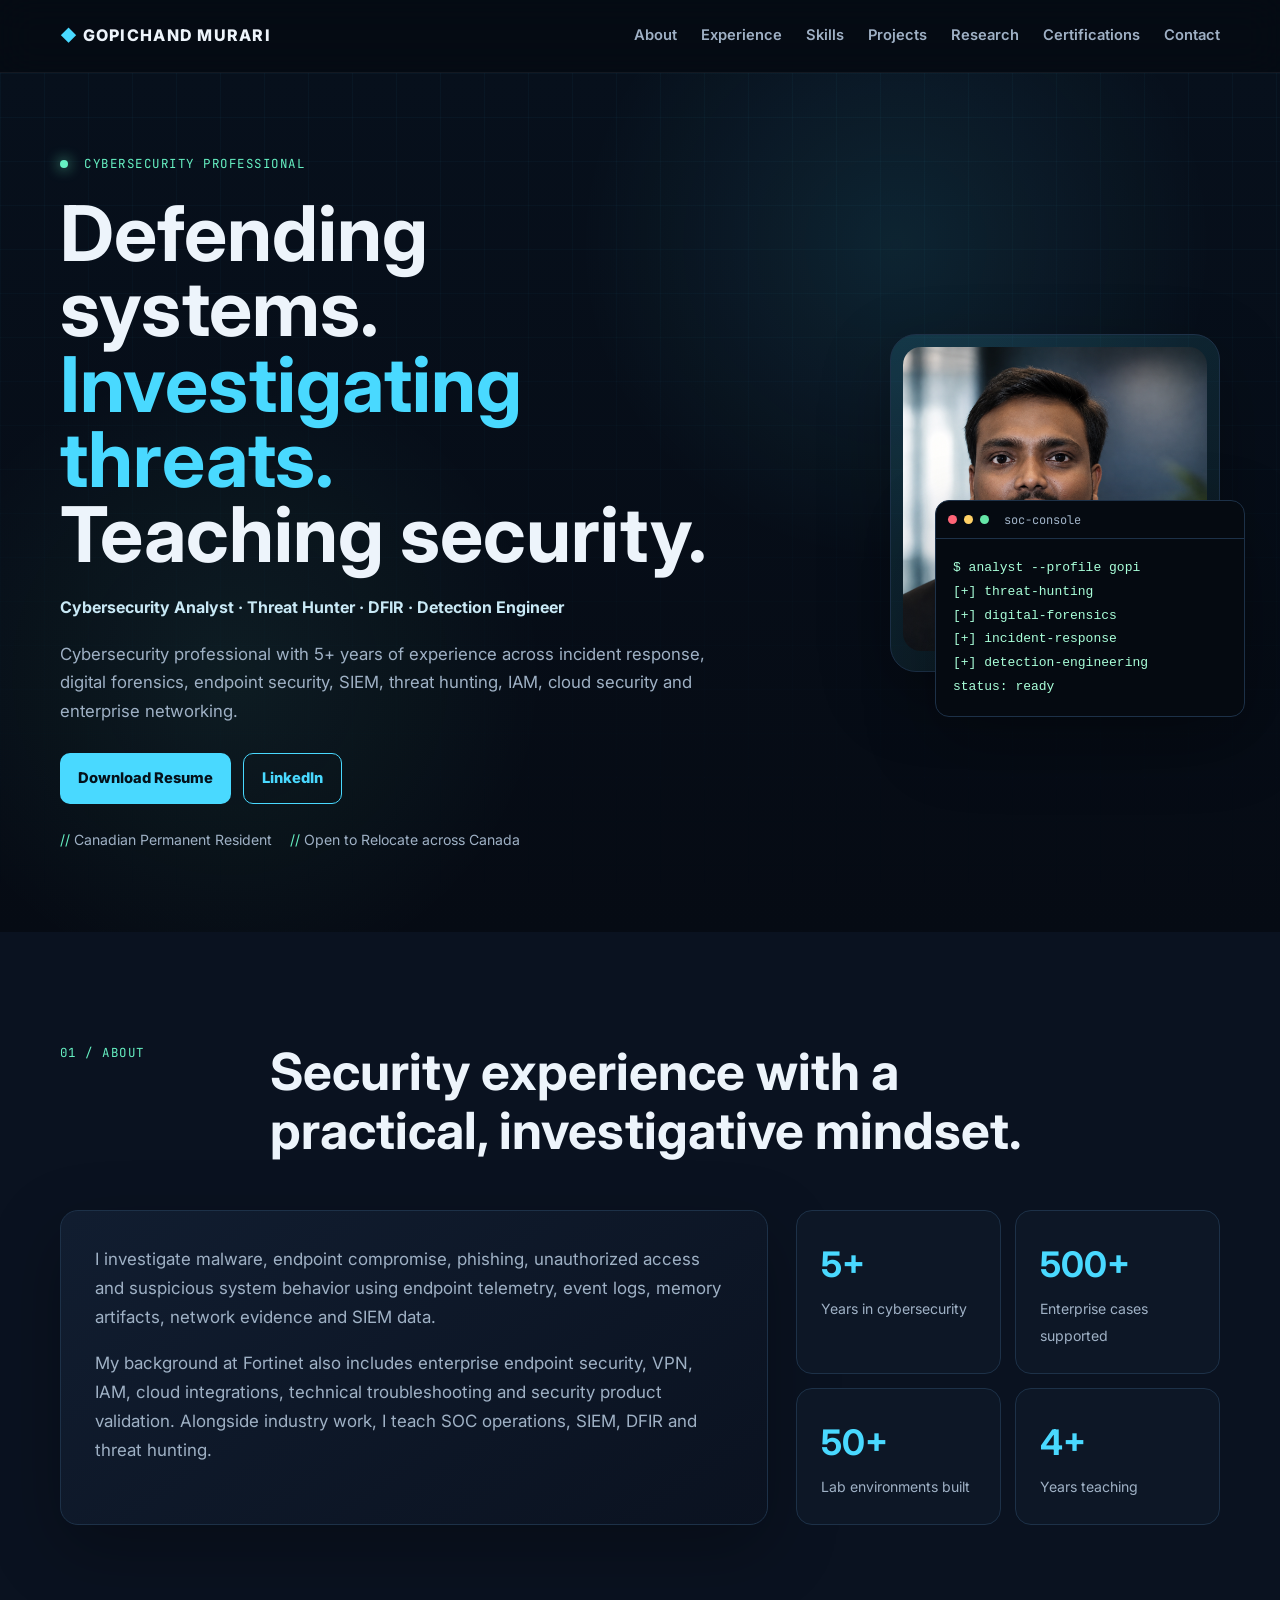
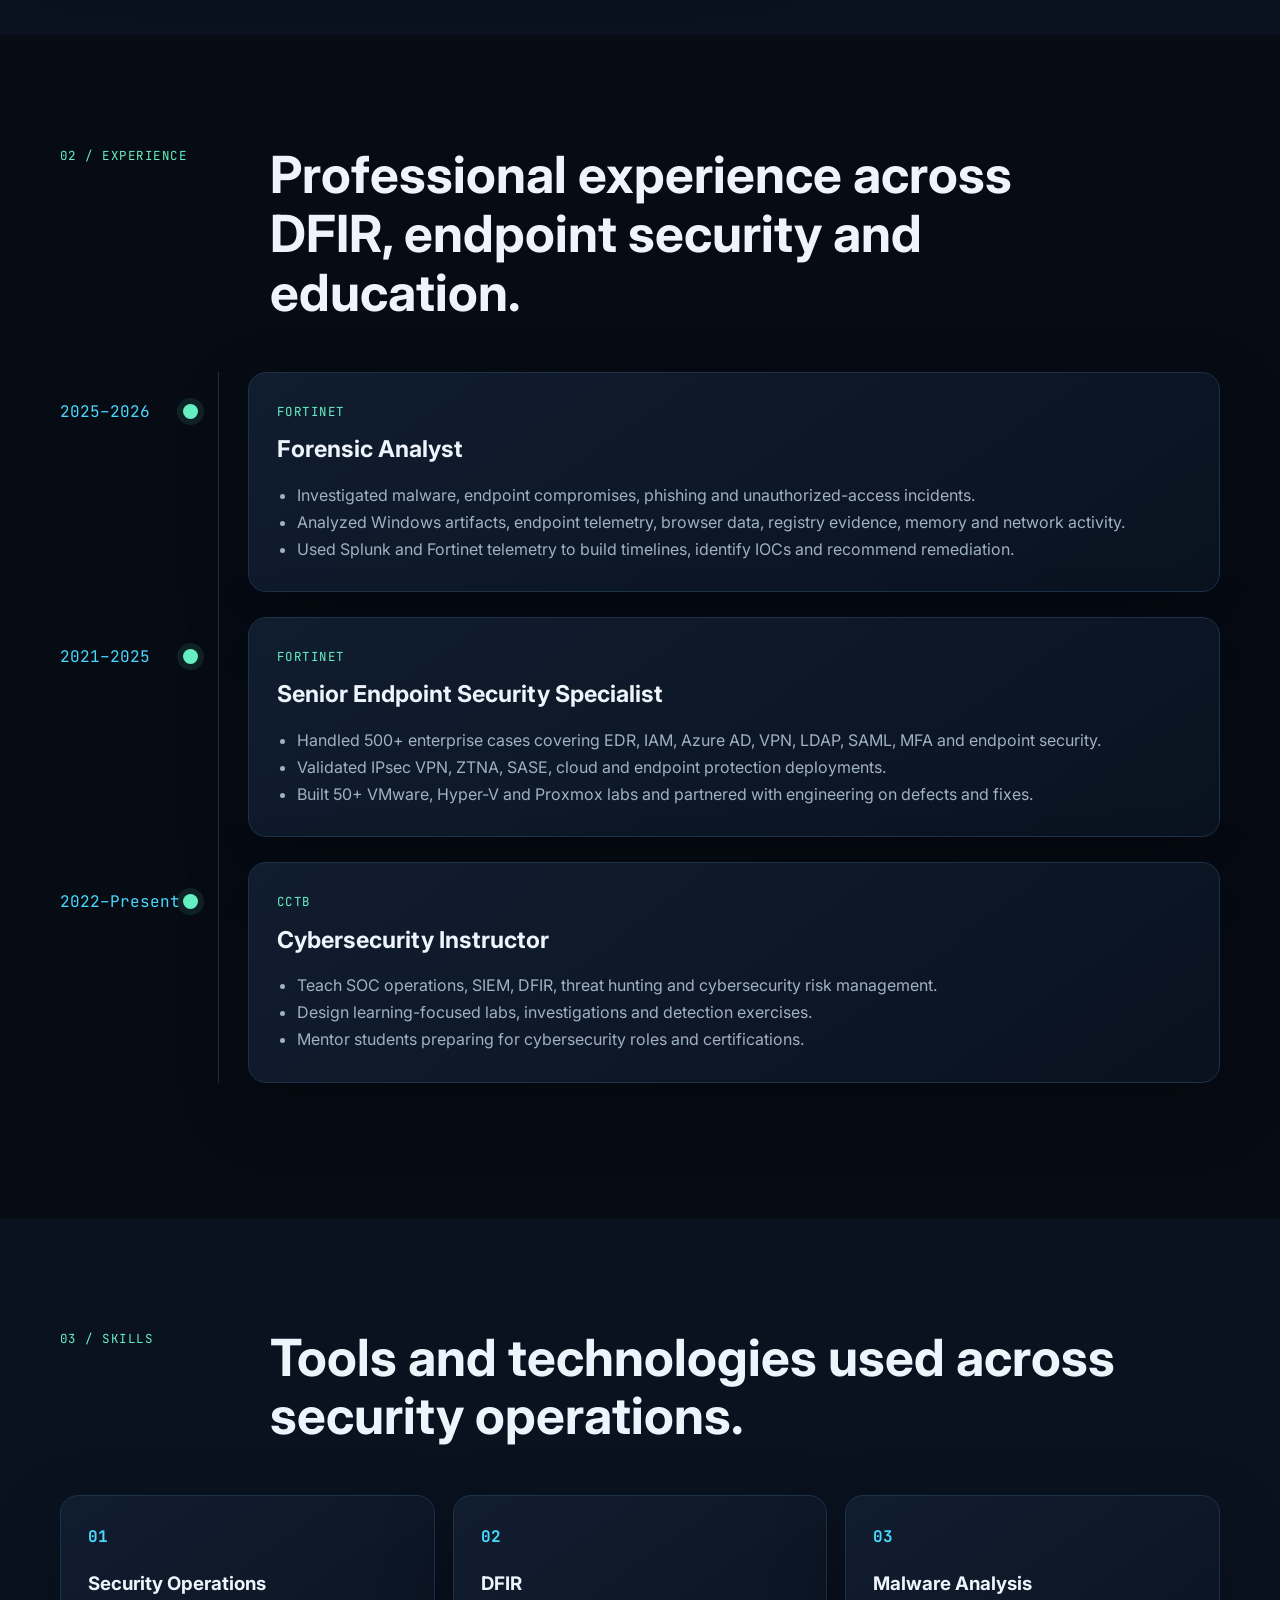
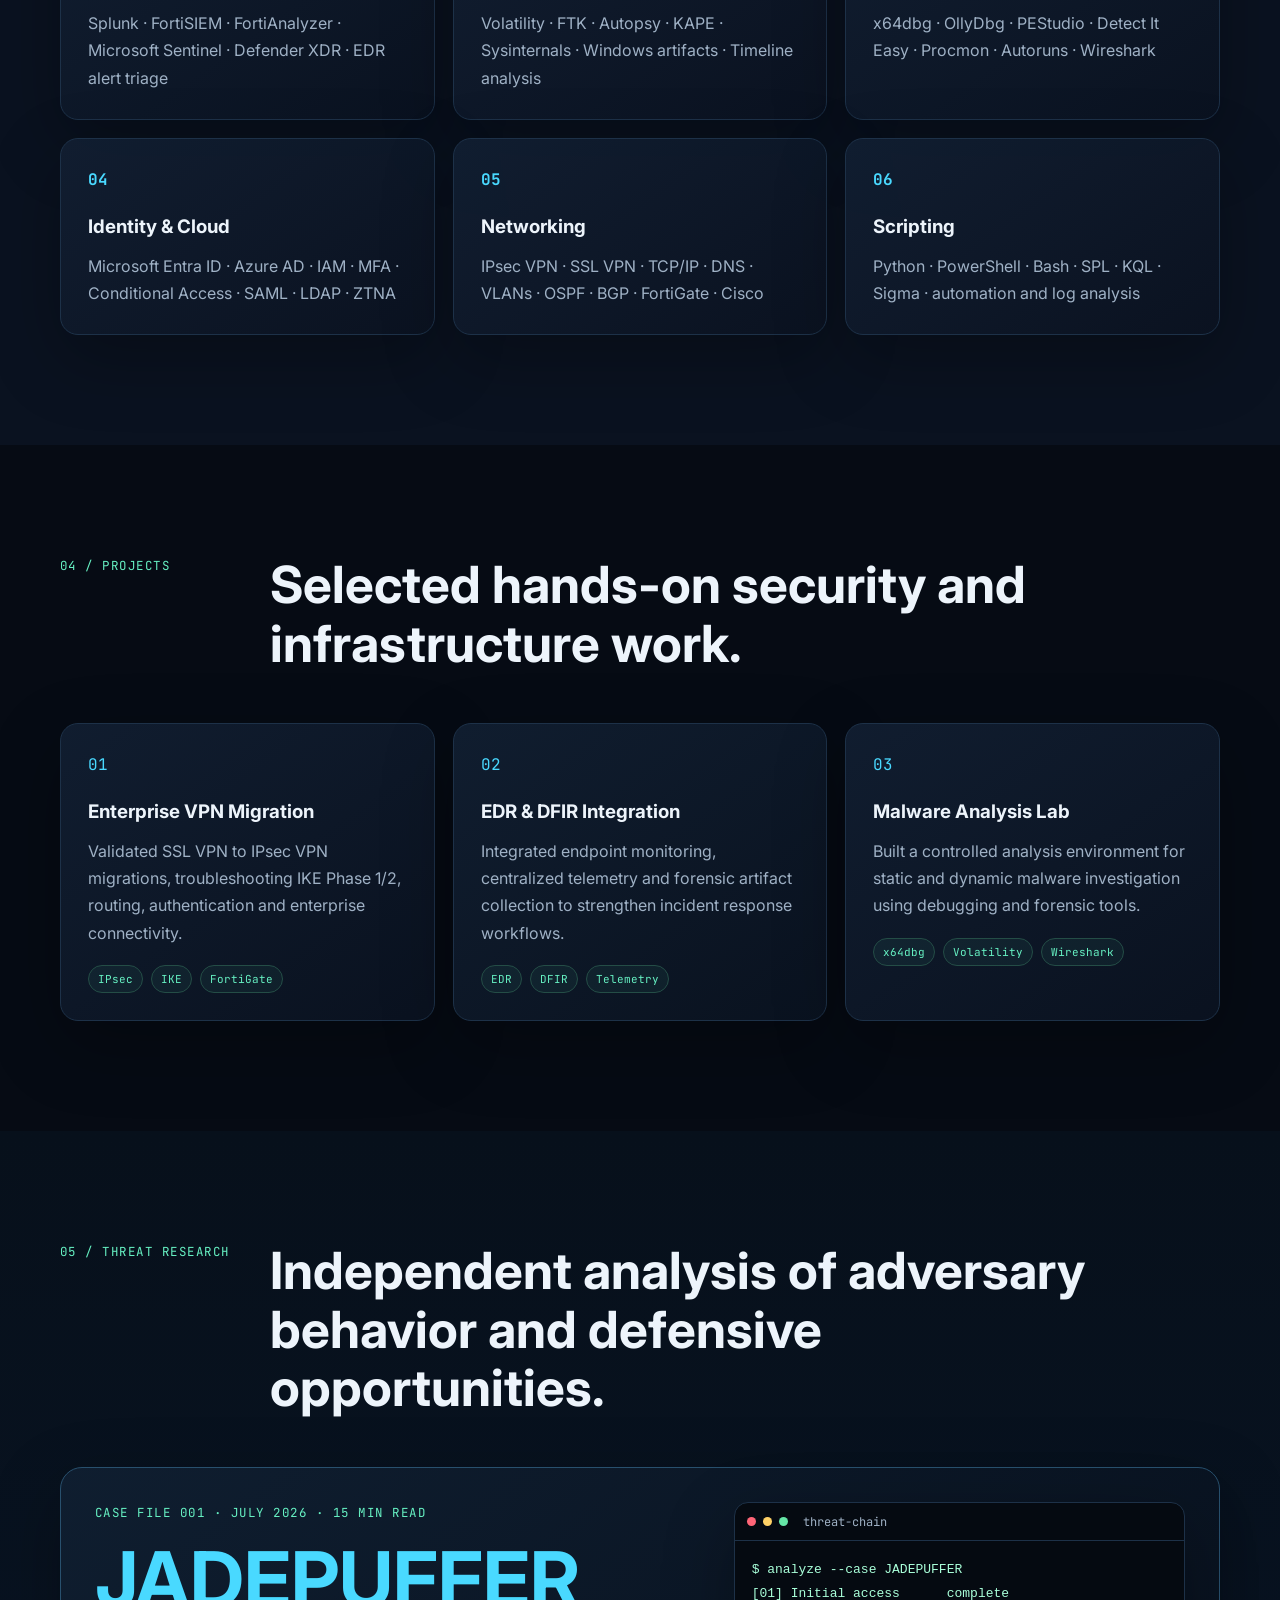
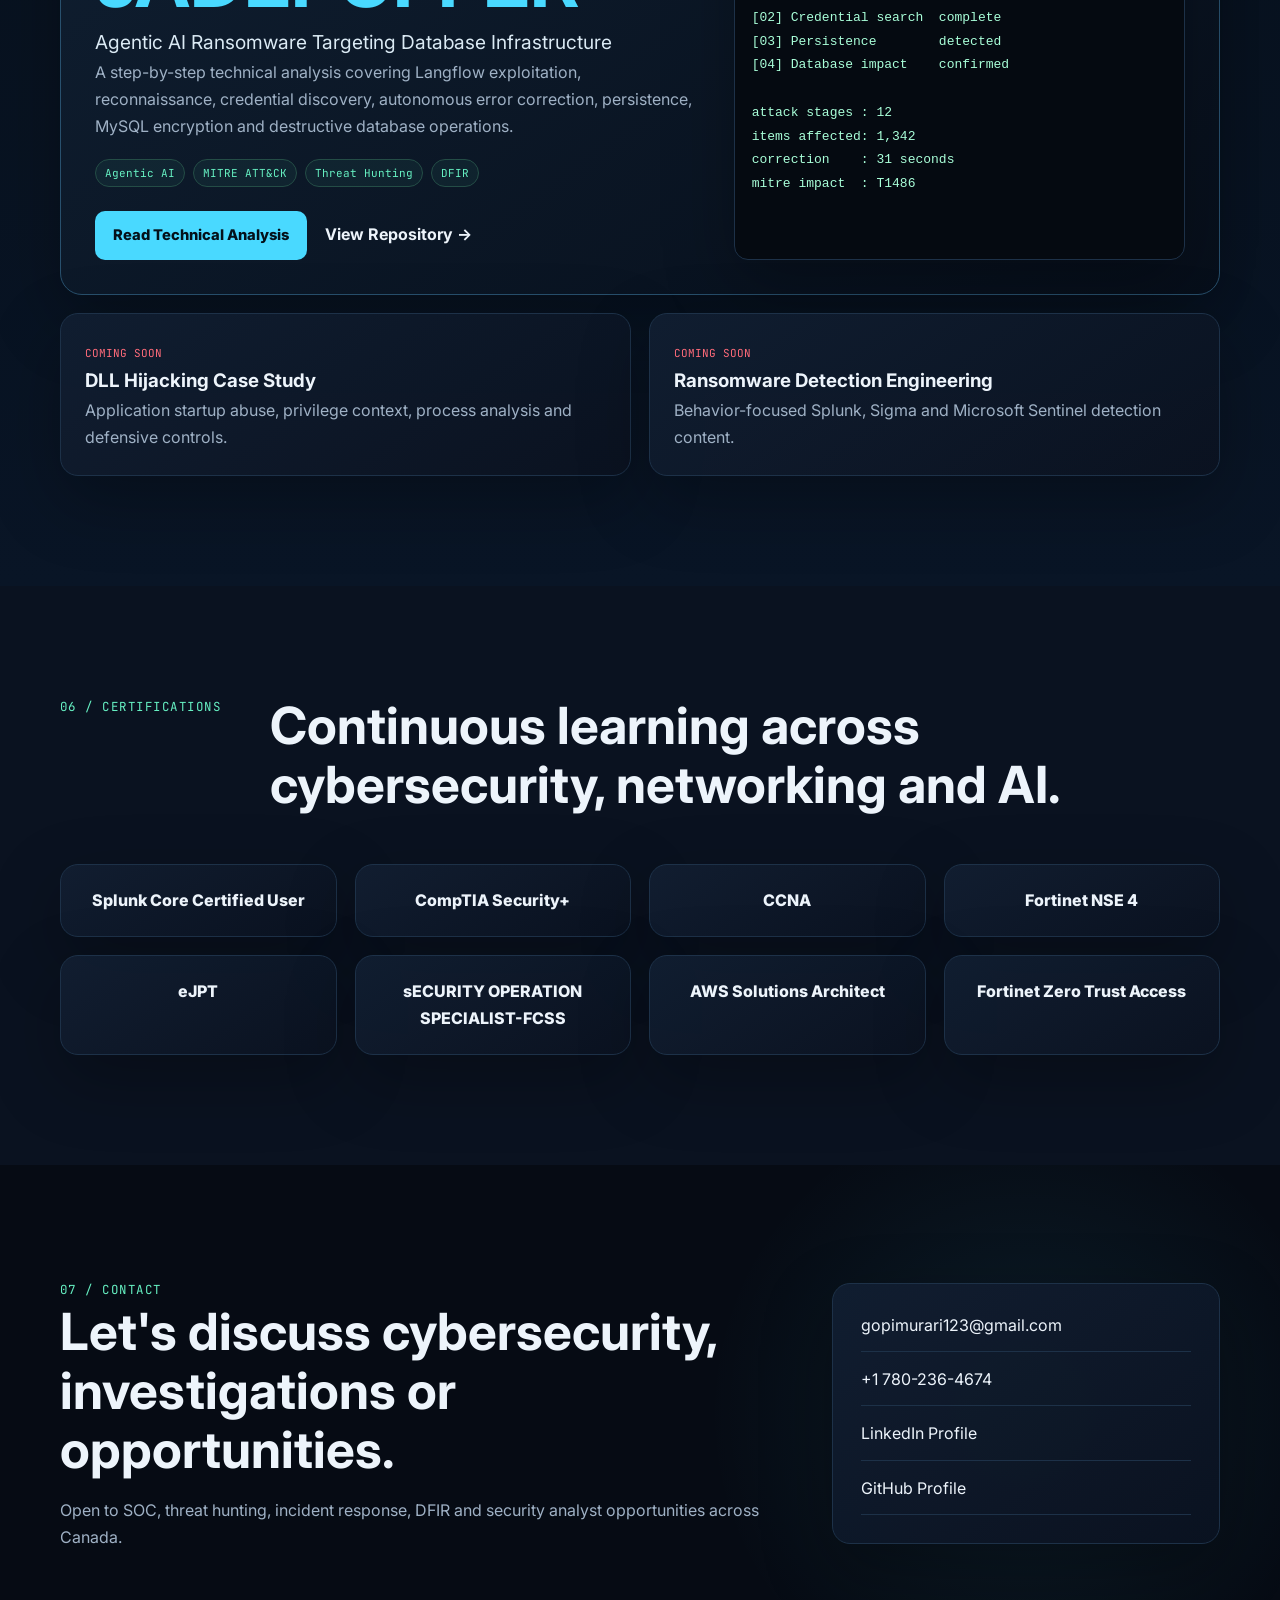
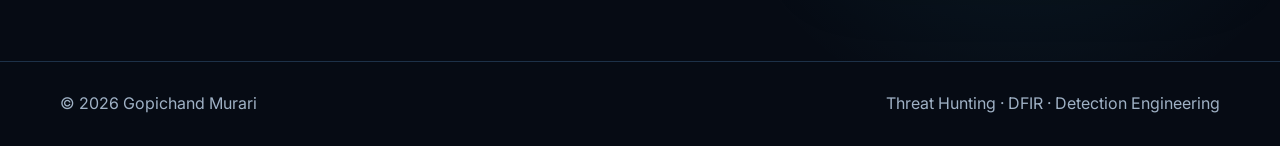
==== commit 65d8fe15: "Remove GitHub link and update certifications Removed GitHub link from the hero actions section and u" ====
--- a/index.html
+++ b/index.html
@@ -35,7 +35,6 @@
       <div class="hero-actions">
         <a class="btn primary" href="GopiResume.pdf" download>Download Resume</a>
         <a class="btn secondary" href="https://www.linkedin.com/in/gopichand-murari-a9658b157/" target="_blank" rel="noopener">LinkedIn</a>
-        <a class="btn ghost" href="https://github.com/gopi-murari" target="_blank" rel="noopener">GitHub</a>
       </div>
       <div class="hero-meta"><span>Canadian Permanent Resident</span><span>Open to Relocate across Canada</span></div>
     </div>
@@ -109,11 +108,11 @@
 </div></section>
 
 <section id="certifications" class="section alt"><div class="shell"><div class="section-head reveal"><span>06 / CERTIFICATIONS</span><h2>Continuous learning across cybersecurity, networking and AI.</h2></div>
-<div class="cert-grid"><div class="cert reveal">Splunk Core Certified User</div><div class="cert reveal">CompTIA Security+</div><div class="cert reveal">CCNA</div><div class="cert reveal">Fortinet NSE 4</div><div class="cert reveal">eJPT</div><div class="cert reveal">Microsoft AI-900</div><div class="cert reveal">AWS Solutions Architect</div><div class="cert reveal">Fortinet Zero Trust Access</div></div>
+<div class="cert-grid"><div class="cert reveal">Splunk Core Certified User</div><div class="cert reveal">CompTIA Security+</div><div class="cert reveal">CCNA</div><div class="cert reveal">Fortinet NSE 4</div><div class="cert reveal">eJPT</div><div class="cert reveal">sECURITY OPERATION SPECIALIST-FCSS</div><div class="cert reveal">AWS Solutions Architect</div><div class="cert reveal">Fortinet Zero Trust Access</div></div>
 </div></section>
 
 <section id="contact" class="section contact-section"><div class="shell contact-grid"><div class="reveal"><span class="section-label">07 / CONTACT</span><h2>Let's discuss cybersecurity, investigations or opportunities.</h2><p>Open to SOC, threat hunting, incident response, DFIR and security analyst opportunities across Canada.</p></div><div class="contact-card reveal"><a href="mailto:gopimurari123@gmail.com">gopimurari123@gmail.com</a><a href="tel:+17802364674">+1 780-236-4674</a><a href="https://www.linkedin.com/in/gopichand-murari-a9658b157/" target="_blank" rel="noopener">LinkedIn Profile</a><a href="https://github.com/gopi-murari" target="_blank" rel="noopener">GitHub Profile</a></div></div></section>
 </main>
 <footer><div class="shell footer-row"><span>© 2026 Gopichand Murari</span><span>Threat Hunting · DFIR · Detection Engineering</span></div></footer>
 <script src="script.js"></script>
-</body></html>+</body></html>
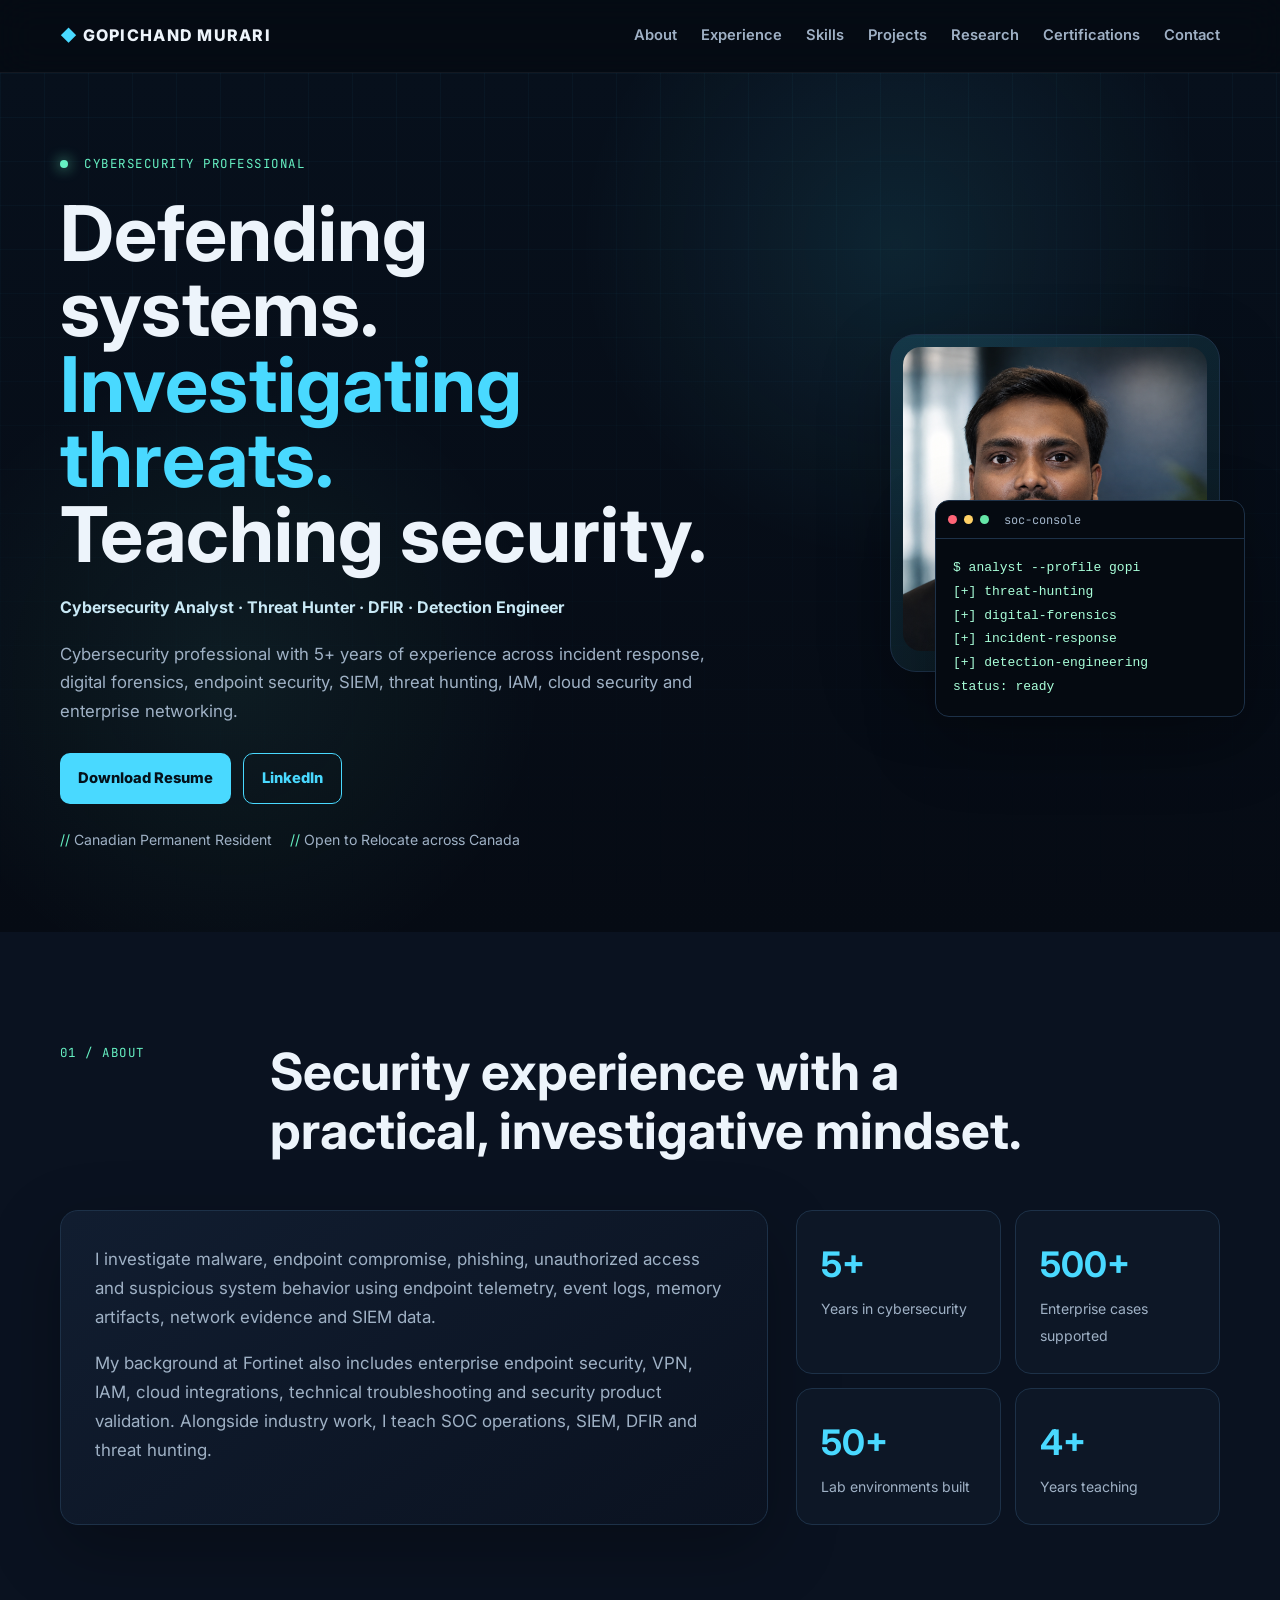
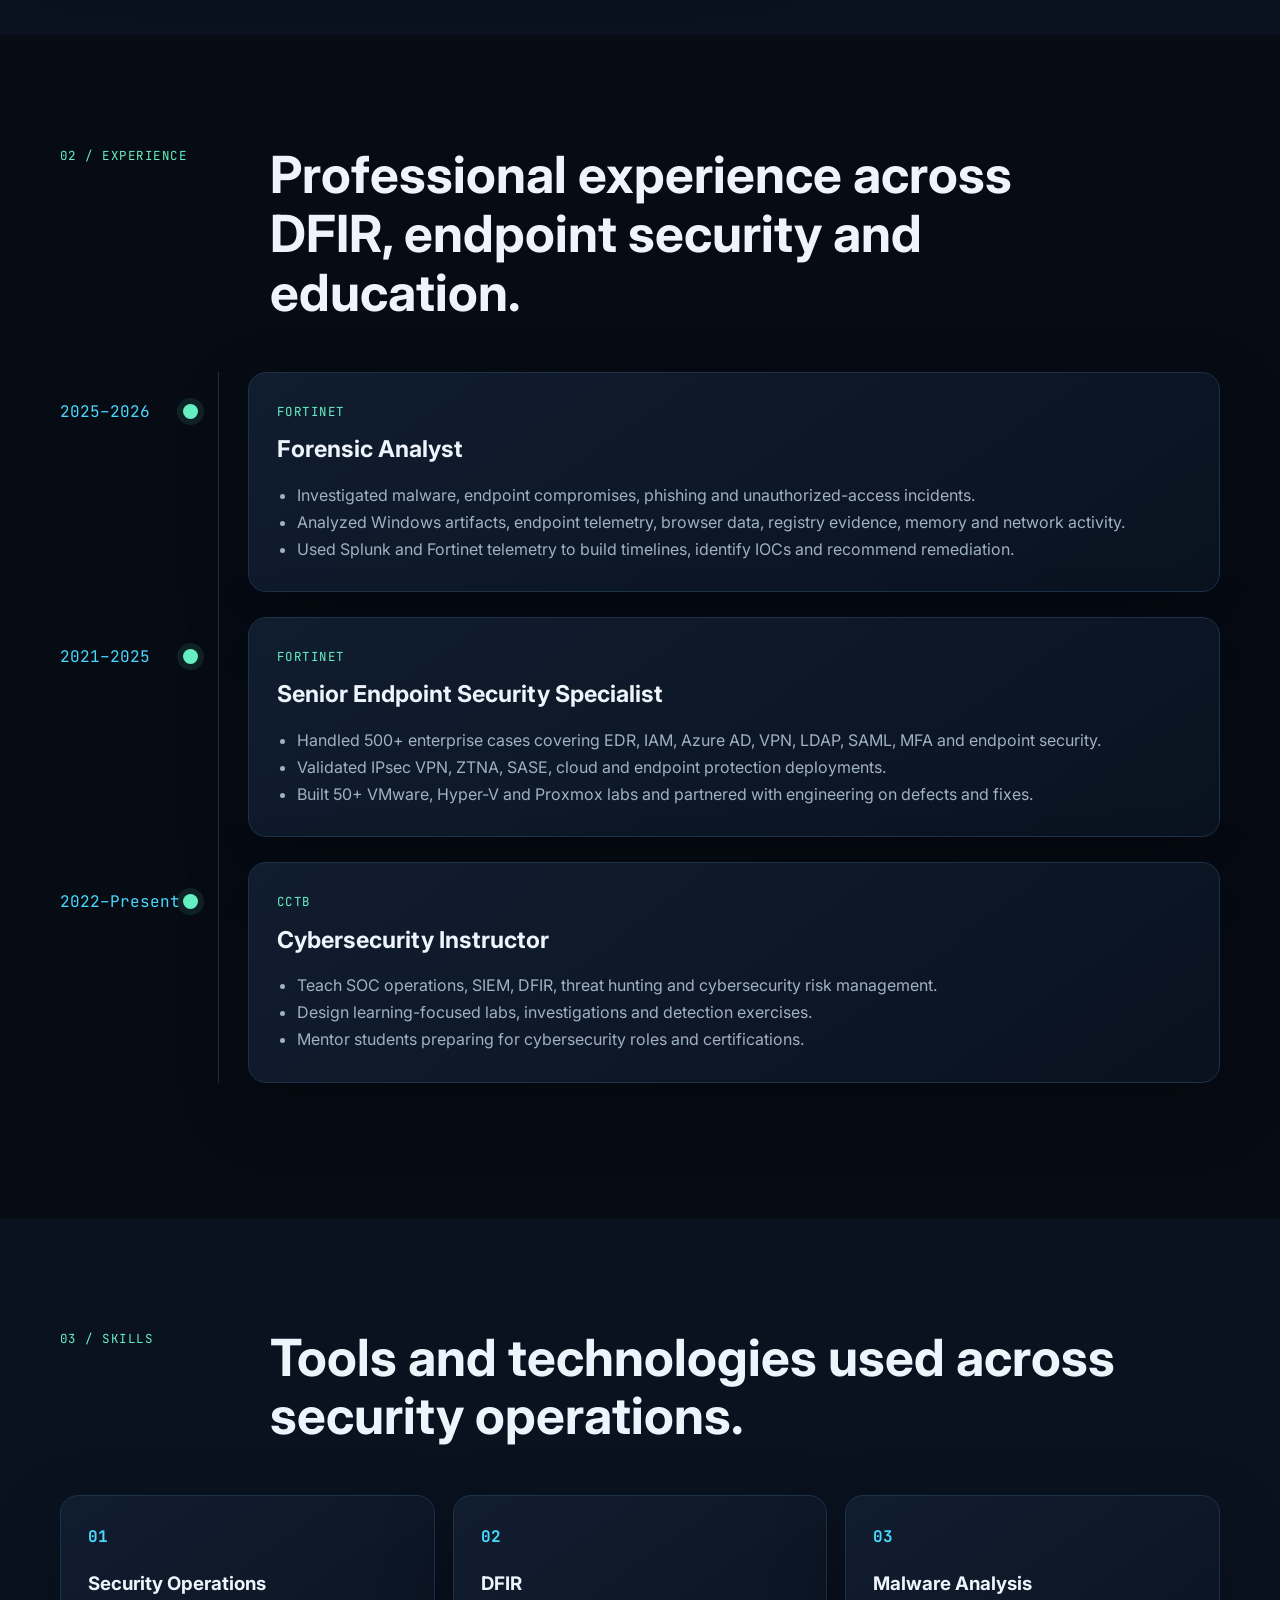
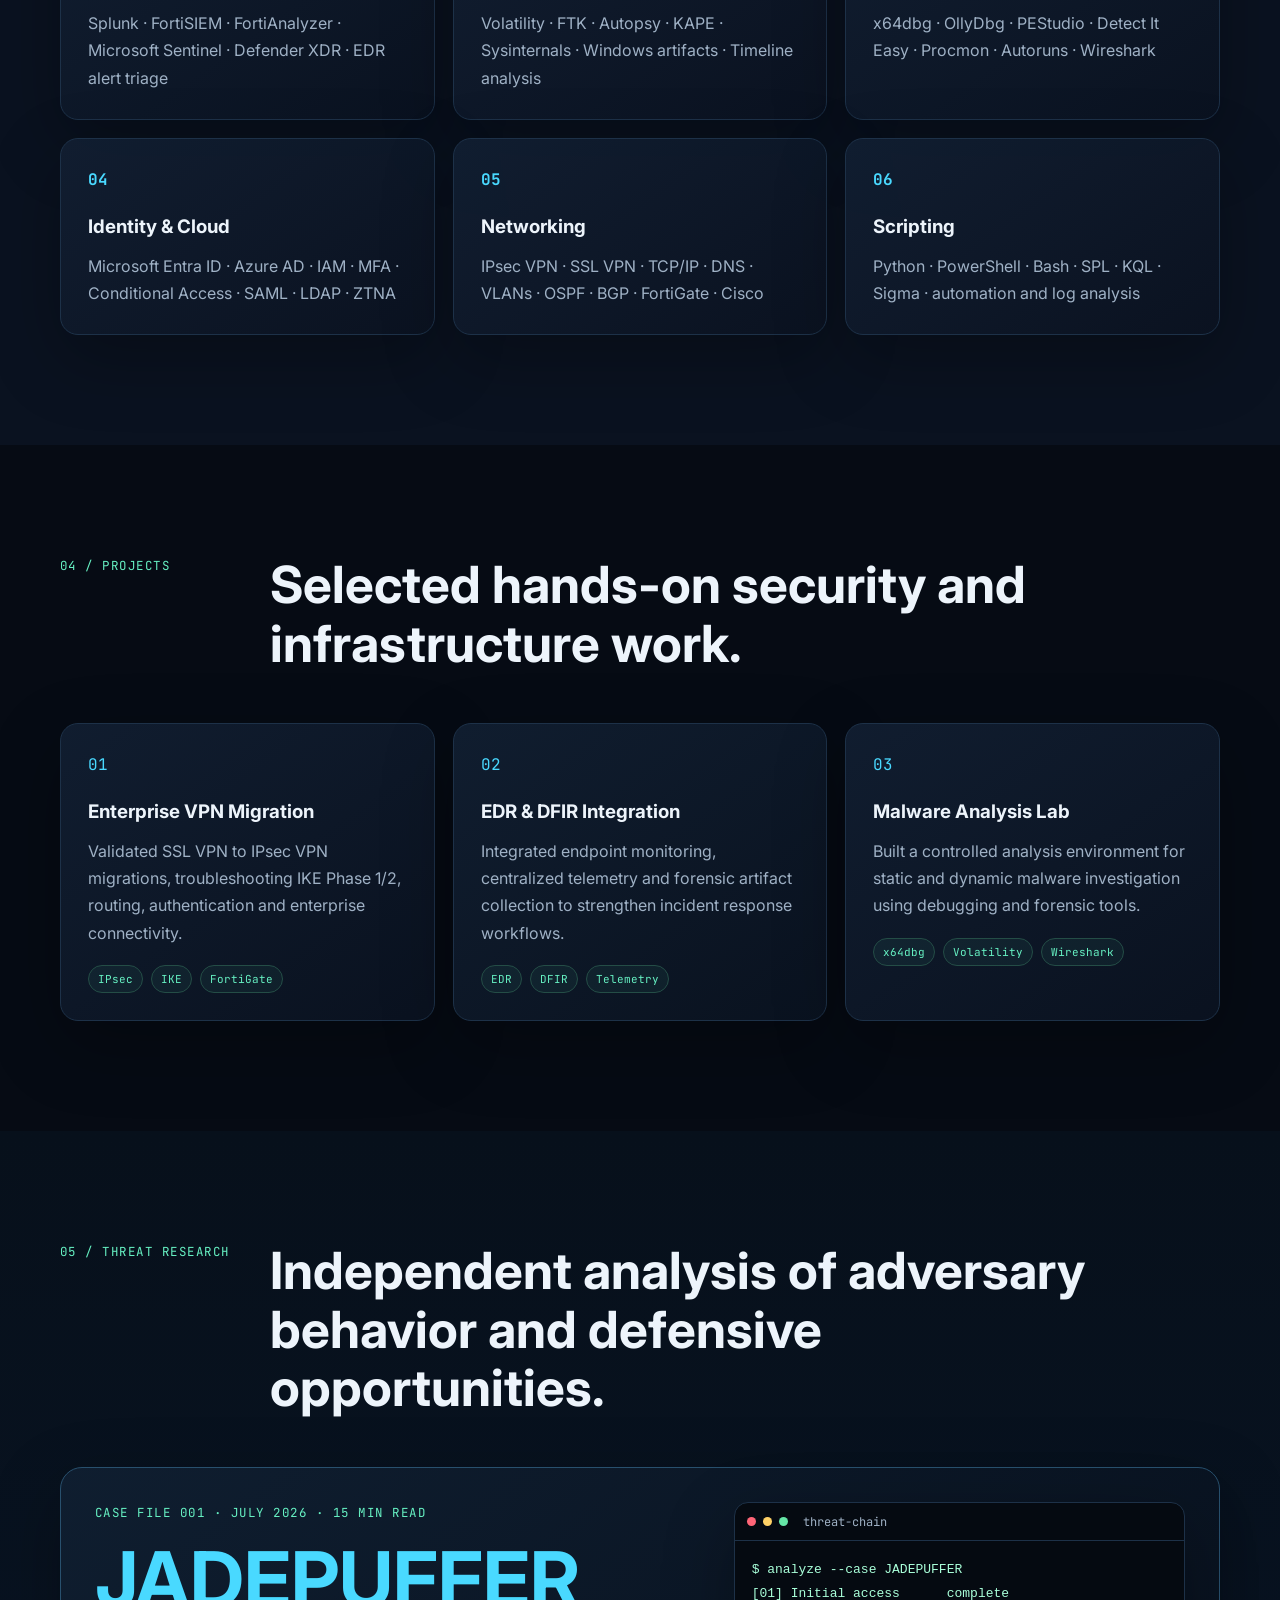
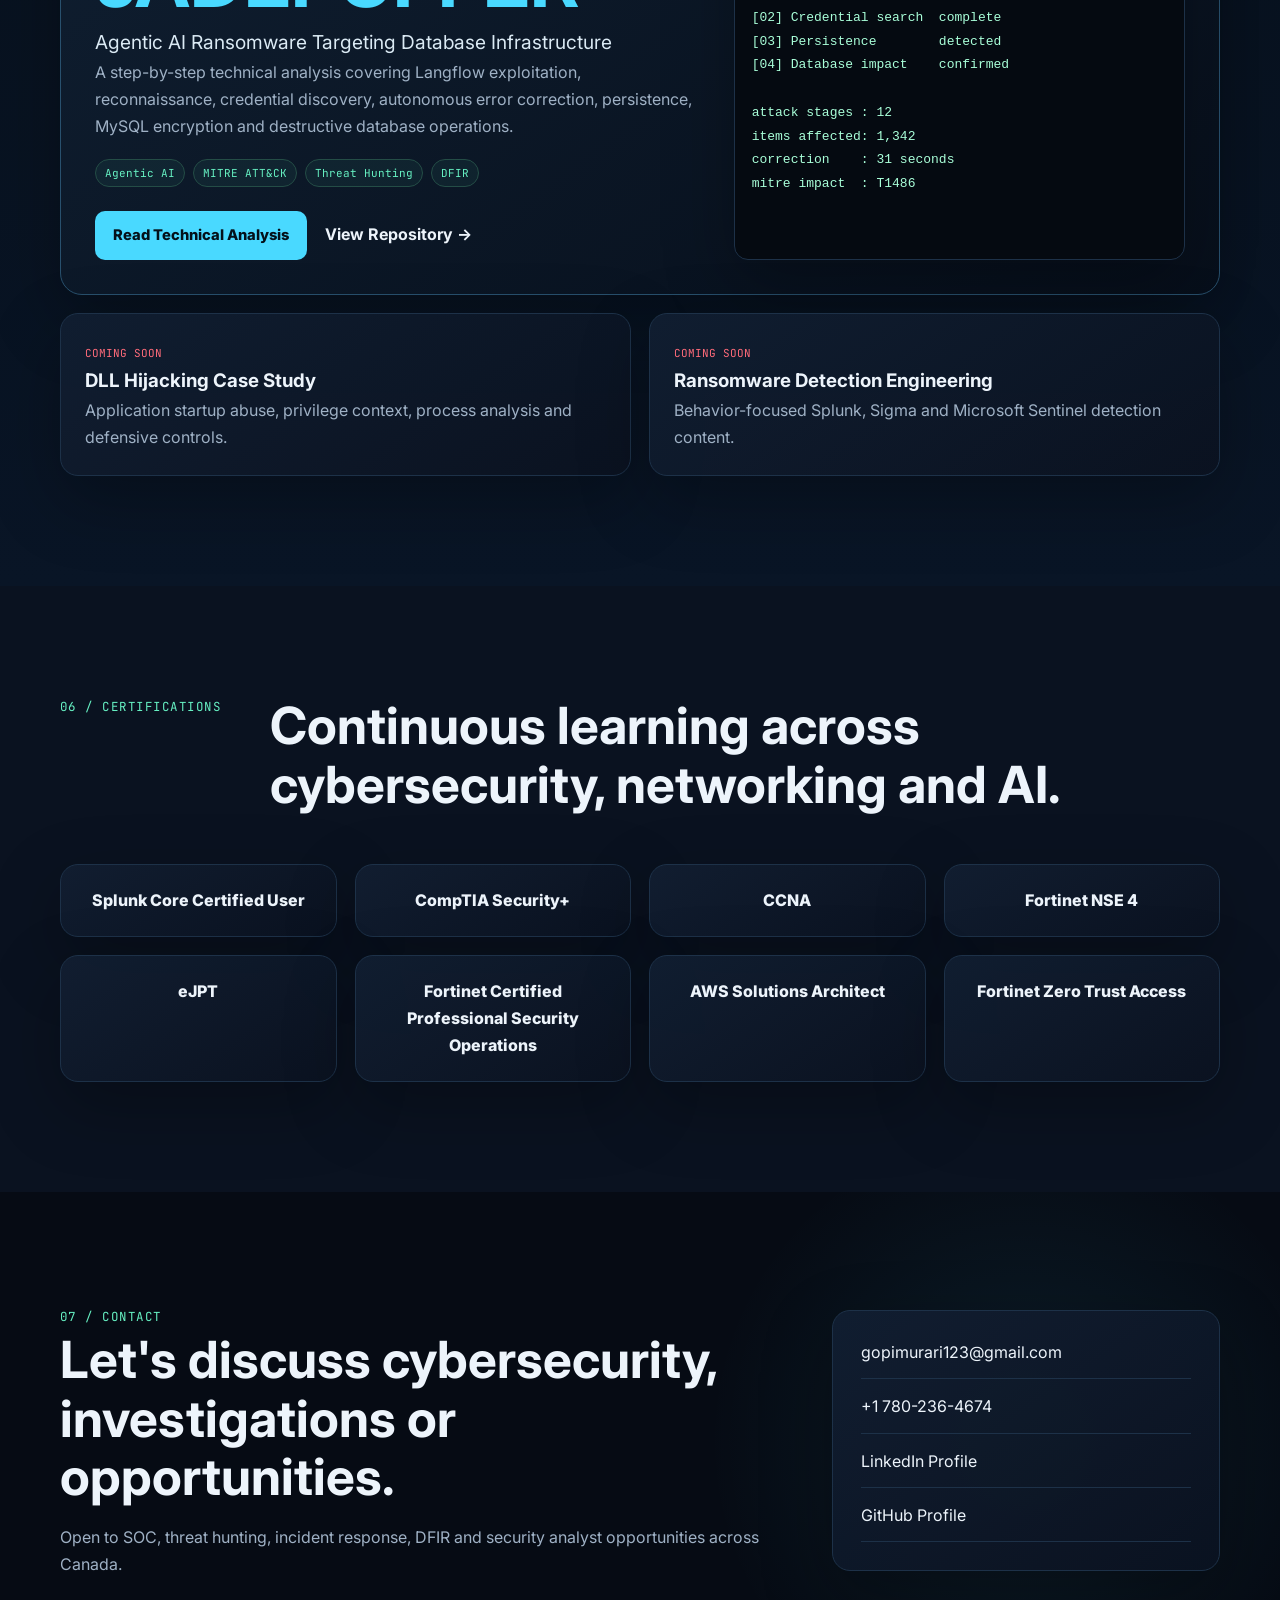
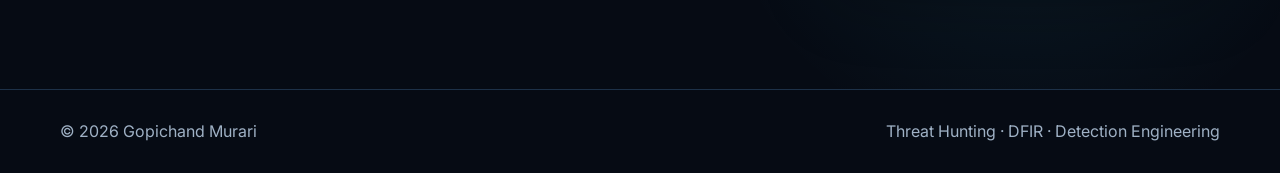
==== commit 0c78ba15: "Update certifications section in index.html" ====
--- a/index.html
+++ b/index.html
@@ -108,7 +108,7 @@
 </div></section>
 
 <section id="certifications" class="section alt"><div class="shell"><div class="section-head reveal"><span>06 / CERTIFICATIONS</span><h2>Continuous learning across cybersecurity, networking and AI.</h2></div>
-<div class="cert-grid"><div class="cert reveal">Splunk Core Certified User</div><div class="cert reveal">CompTIA Security+</div><div class="cert reveal">CCNA</div><div class="cert reveal">Fortinet NSE 4</div><div class="cert reveal">eJPT</div><div class="cert reveal">sECURITY OPERATION SPECIALIST-FCSS</div><div class="cert reveal">AWS Solutions Architect</div><div class="cert reveal">Fortinet Zero Trust Access</div></div>
+<div class="cert-grid"><div class="cert reveal">Splunk Core Certified User</div><div class="cert reveal">CompTIA Security+</div><div class="cert reveal">CCNA</div><div class="cert reveal">Fortinet NSE 4</div><div class="cert reveal">eJPT</div><div class="cert reveal">Fortinet Certified Professional Security Operations</div><div class="cert reveal">AWS Solutions Architect</div><div class="cert reveal">Fortinet Zero Trust Access</div></div>
 </div></section>
 
 <section id="contact" class="section contact-section"><div class="shell contact-grid"><div class="reveal"><span class="section-label">07 / CONTACT</span><h2>Let's discuss cybersecurity, investigations or opportunities.</h2><p>Open to SOC, threat hunting, incident response, DFIR and security analyst opportunities across Canada.</p></div><div class="contact-card reveal"><a href="mailto:gopimurari123@gmail.com">gopimurari123@gmail.com</a><a href="tel:+17802364674">+1 780-236-4674</a><a href="https://www.linkedin.com/in/gopichand-murari-a9658b157/" target="_blank" rel="noopener">LinkedIn Profile</a><a href="https://github.com/gopi-murari" target="_blank" rel="noopener">GitHub Profile</a></div></div></section>
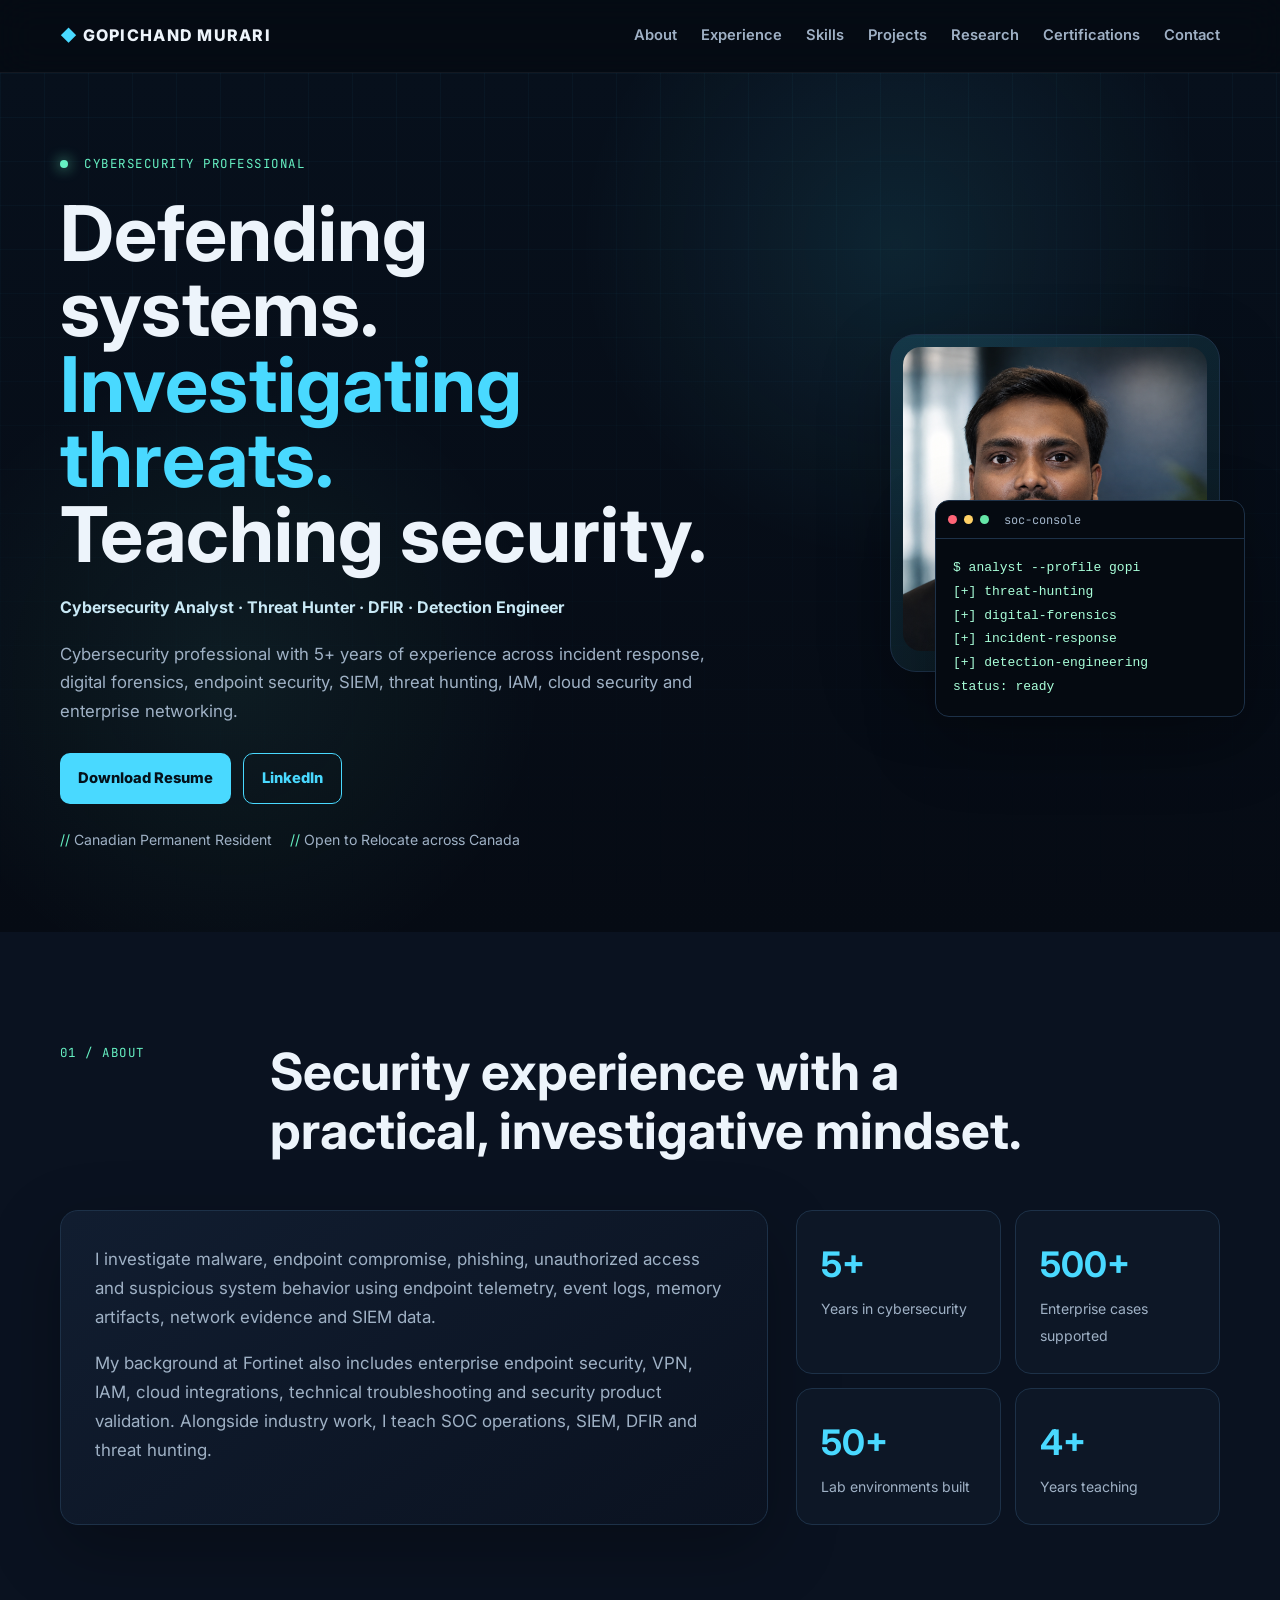
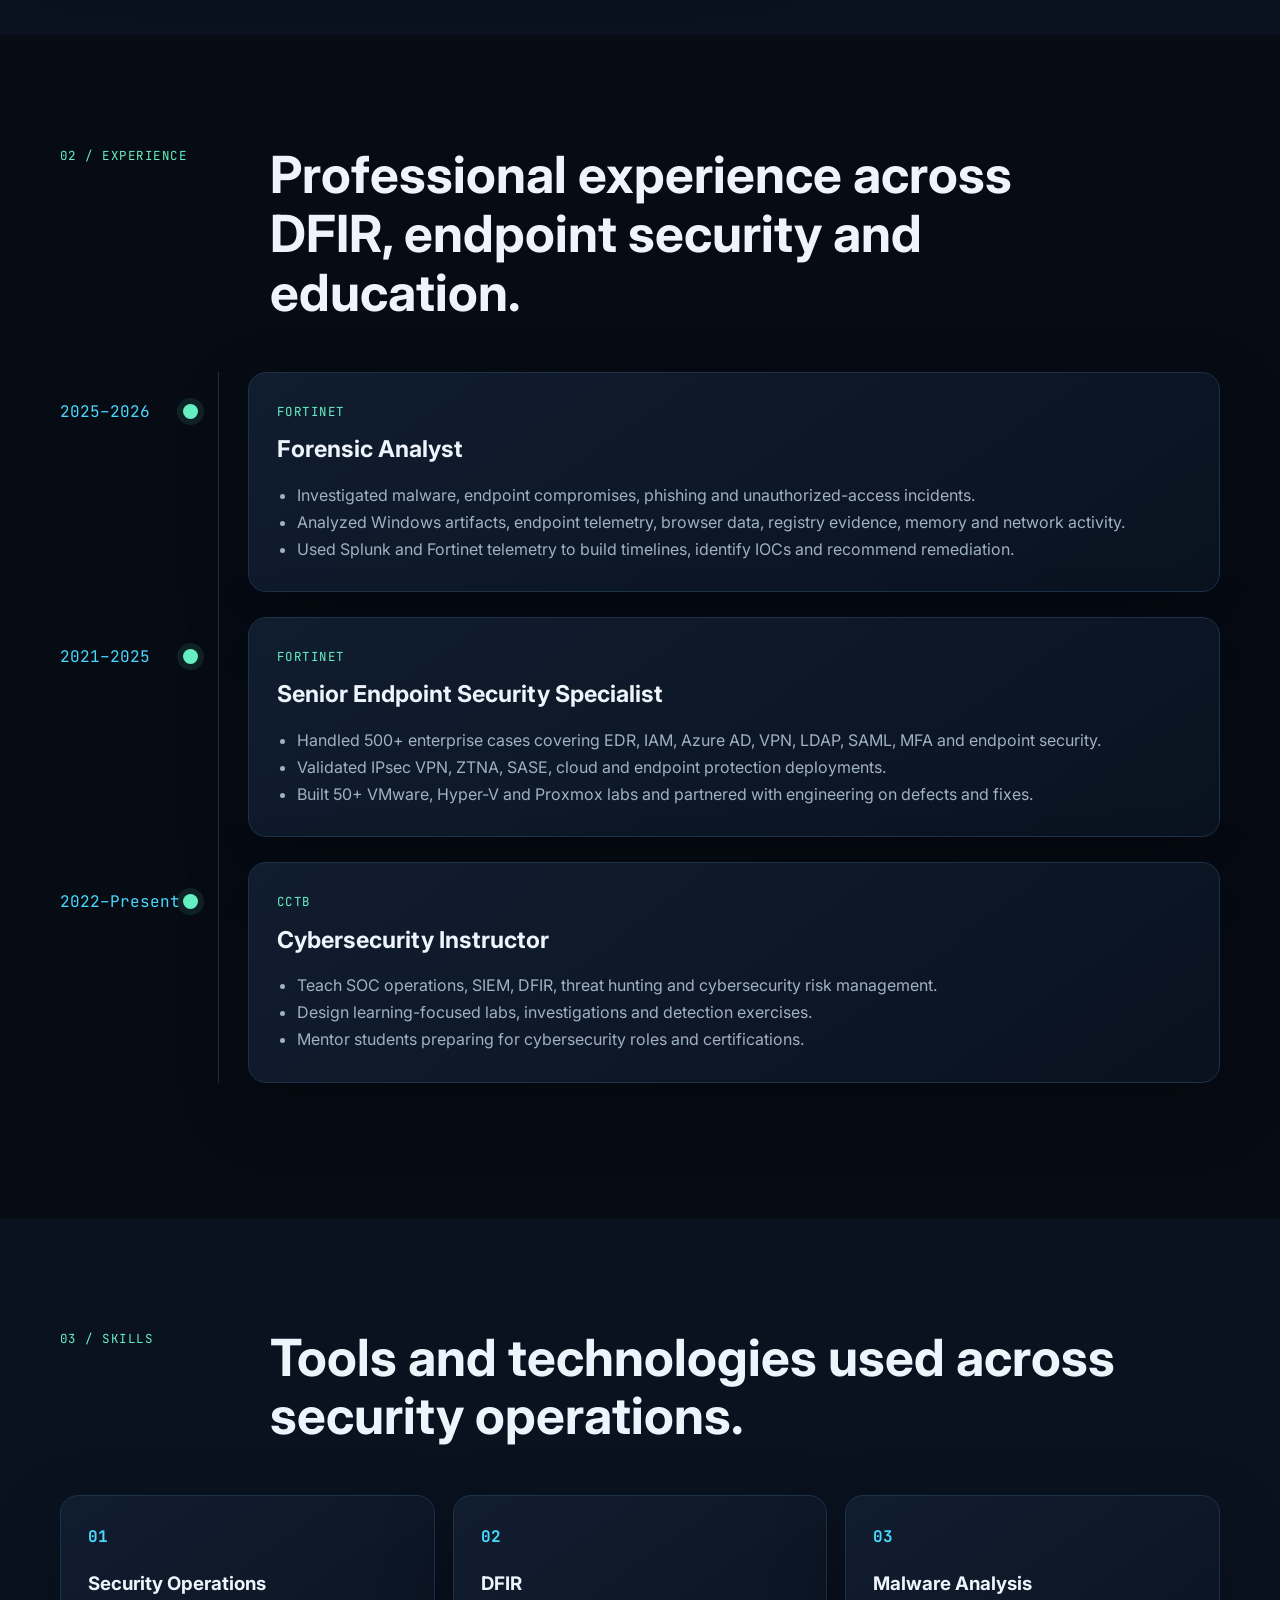
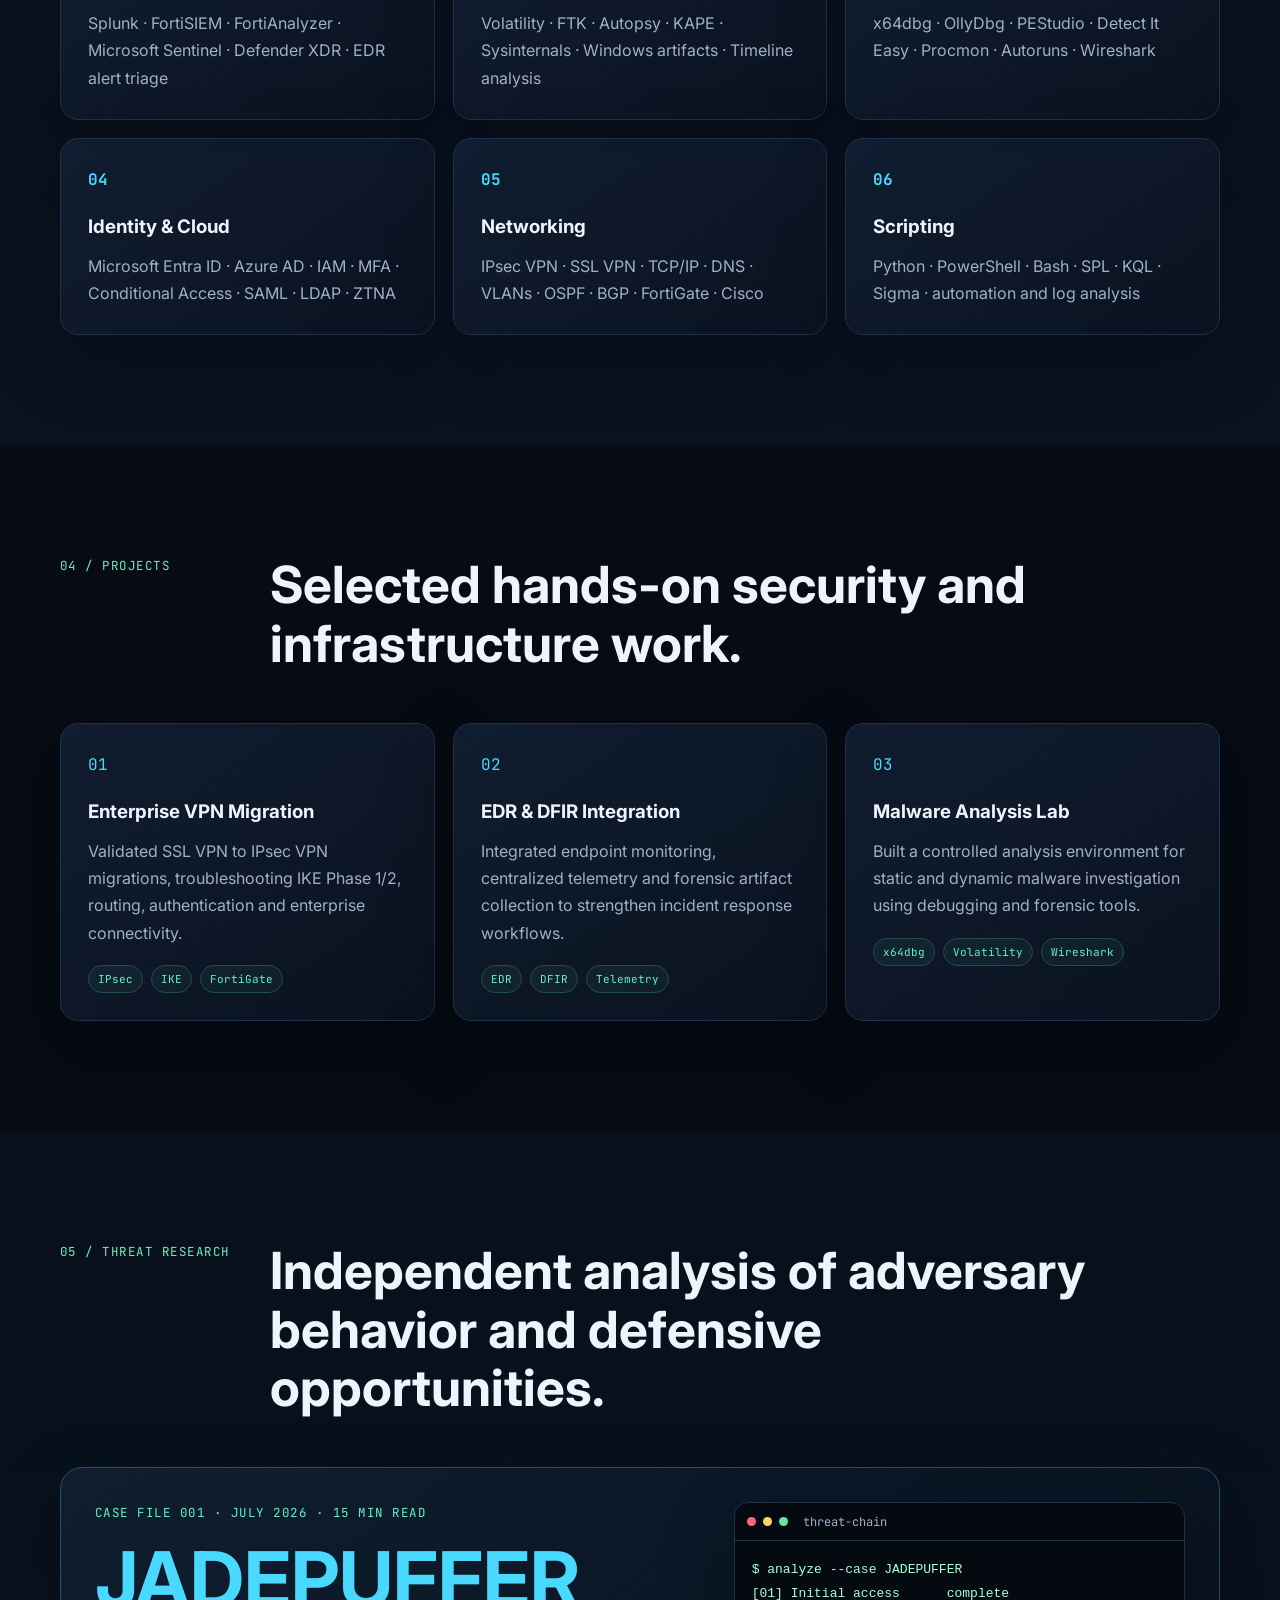
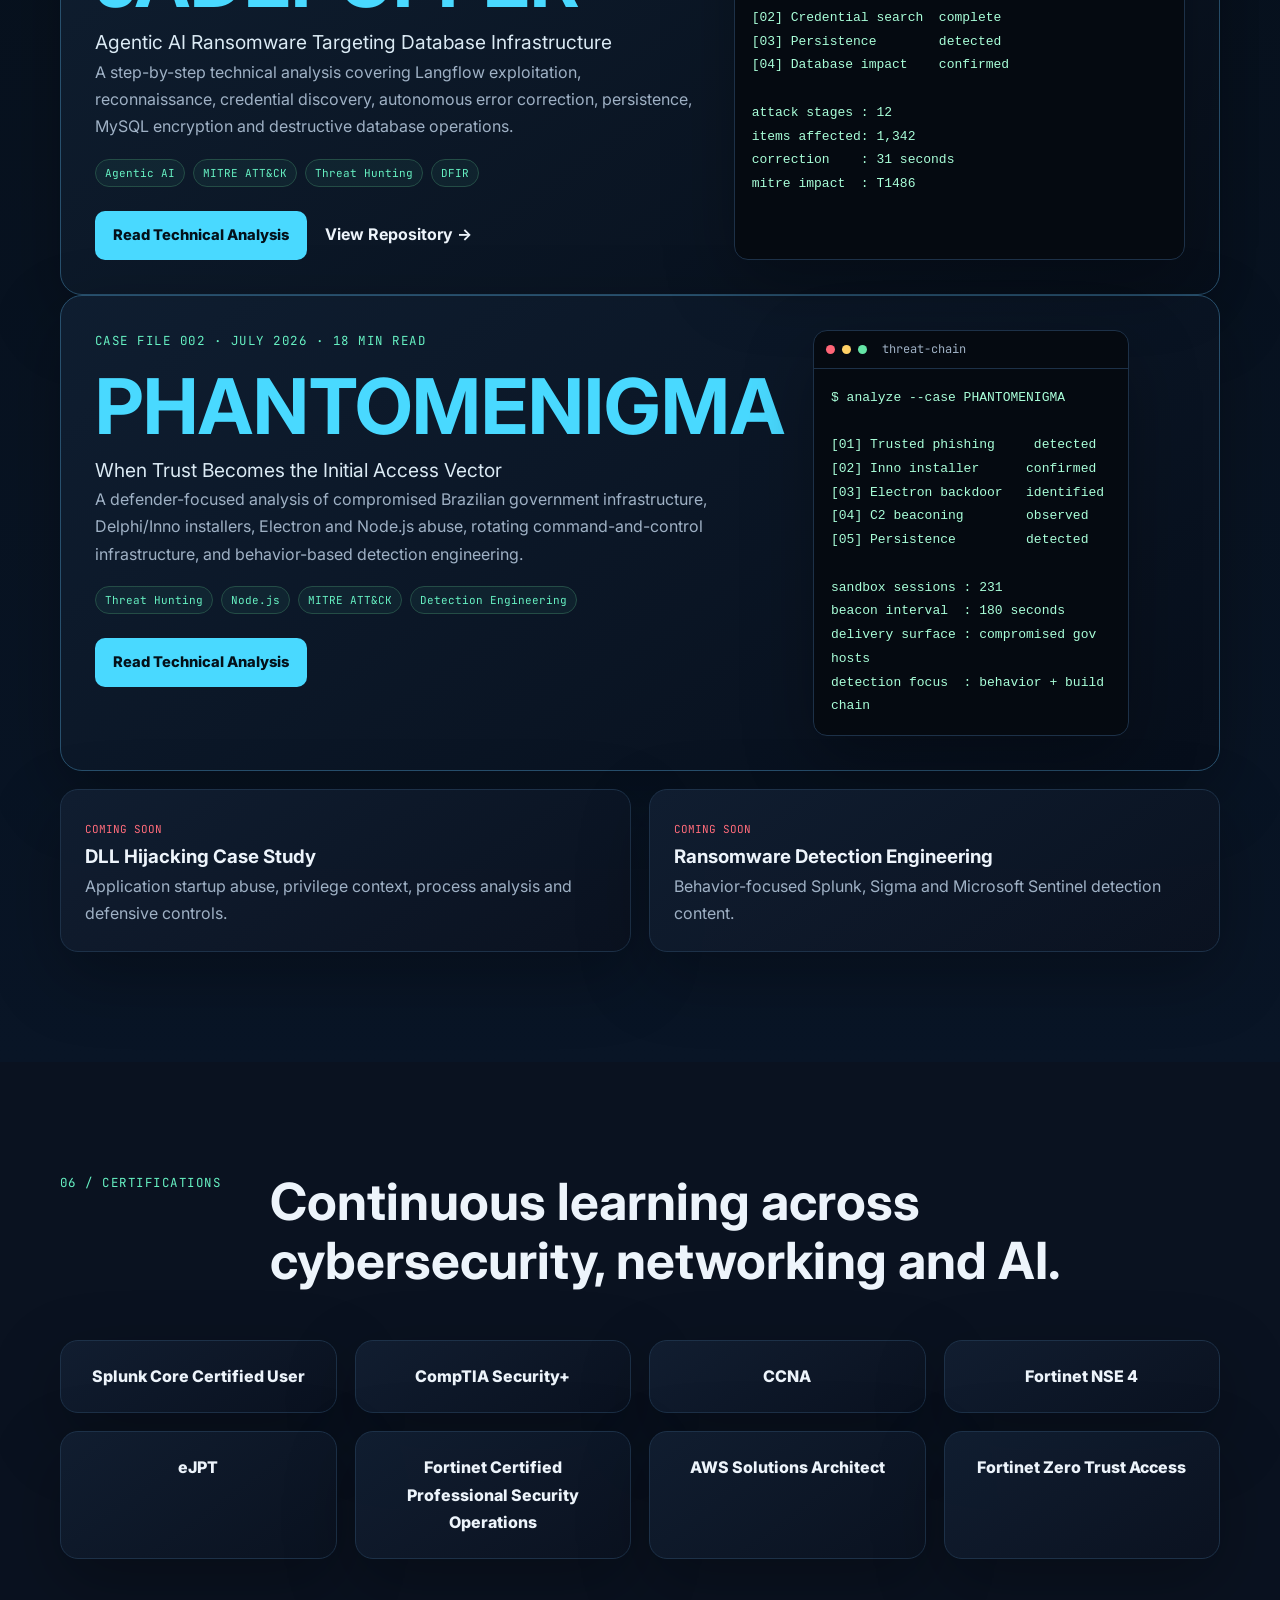
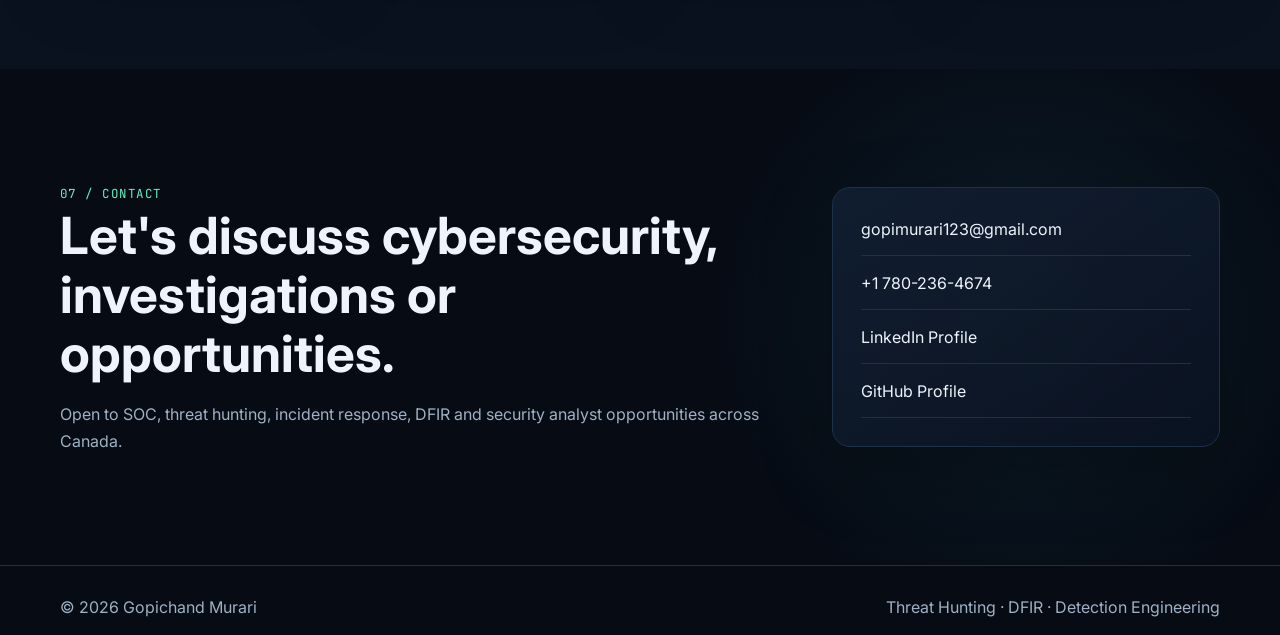
==== commit 82346f61: "Add PHANTOMENIGMA research section to index.html Added new research section for PHANTOMENIGMA case s" ====
--- a/index.html
+++ b/index.html
@@ -104,6 +104,61 @@
 correction    : 31 seconds
 mitre impact  : T1486</code></pre></div>
 </div>
+<div class="featured-research reveal">
+  <div class="research-copy">
+    <div class="case-label">
+      CASE FILE 002 · JULY 2026 · 18 MIN READ
+    </div>
+
+    <h3>PHANTOMENIGMA</h3>
+
+    <p class="research-subtitle">
+      When Trust Becomes the Initial Access Vector
+    </p>
+
+    <p>
+      A defender-focused analysis of compromised Brazilian government
+      infrastructure, Delphi/Inno installers, Electron and Node.js abuse,
+      rotating command-and-control infrastructure, and behavior-based
+      detection engineering.
+    </p>
+
+    <div class="tags">
+      <span>Threat Hunting</span>
+      <span>Node.js</span>
+      <span>MITRE ATT&amp;CK</span>
+      <span>Detection Engineering</span>
+    </div>
+
+    <div class="research-actions">
+      <a href="/research/phantomenigma/" class="btn primary">
+        Read Technical Analysis
+      </a>
+    </div>
+  </div>
+
+  <div class="research-console">
+    <div class="terminal-top">
+      <i></i>
+      <i></i>
+      <i></i>
+      <span>threat-chain</span>
+    </div>
+
+    <pre><code>$ analyze --case PHANTOMENIGMA
+
+[01] Trusted phishing     detected
+[02] Inno installer      confirmed
+[03] Electron backdoor   identified
+[04] C2 beaconing        observed
+[05] Persistence         detected
+
+sandbox sessions : 231
+beacon interval  : 180 seconds
+delivery surface : compromised gov hosts
+detection focus  : behavior + build chain</code></pre>
+  </div>
+</div>
 <div class="coming-grid"><article class="coming reveal"><span>COMING SOON</span><h3>DLL Hijacking Case Study</h3><p>Application startup abuse, privilege context, process analysis and defensive controls.</p></article><article class="coming reveal"><span>COMING SOON</span><h3>Ransomware Detection Engineering</h3><p>Behavior-focused Splunk, Sigma and Microsoft Sentinel detection content.</p></article></div>
 </div></section>
 
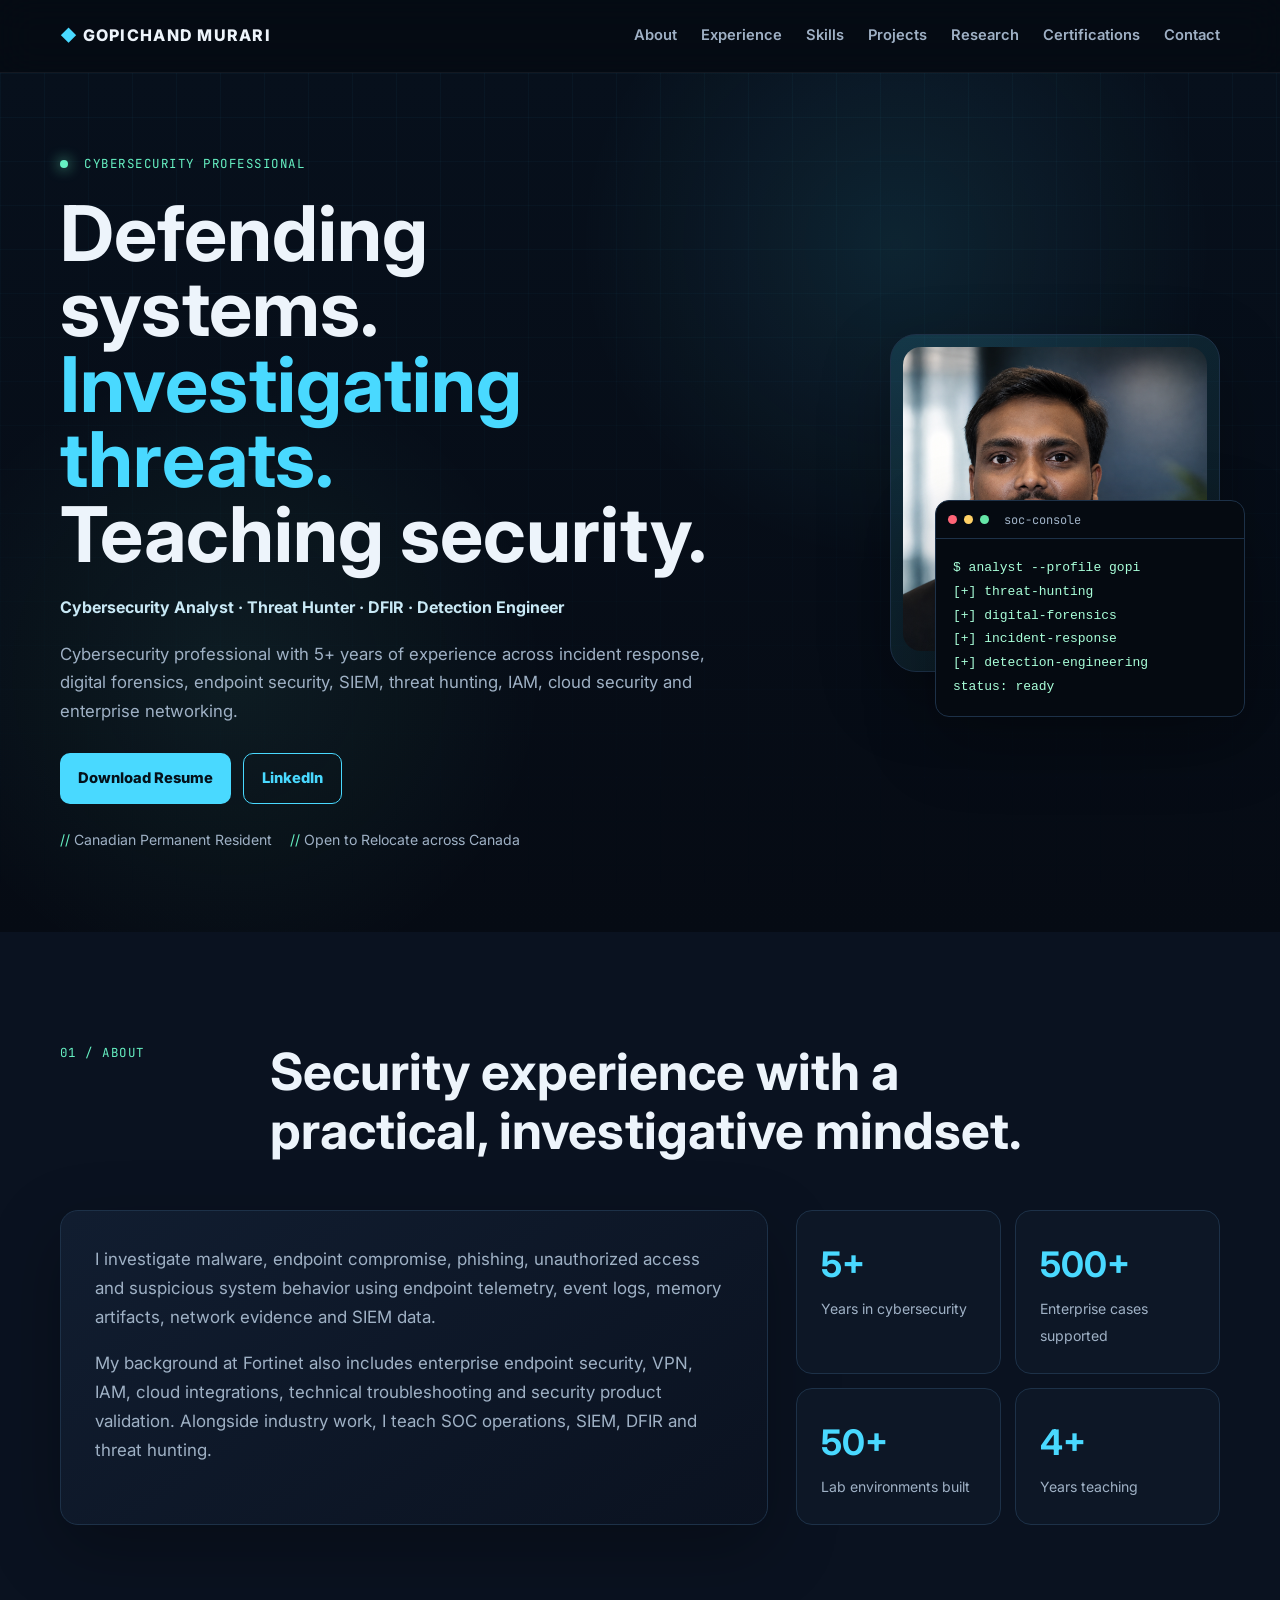
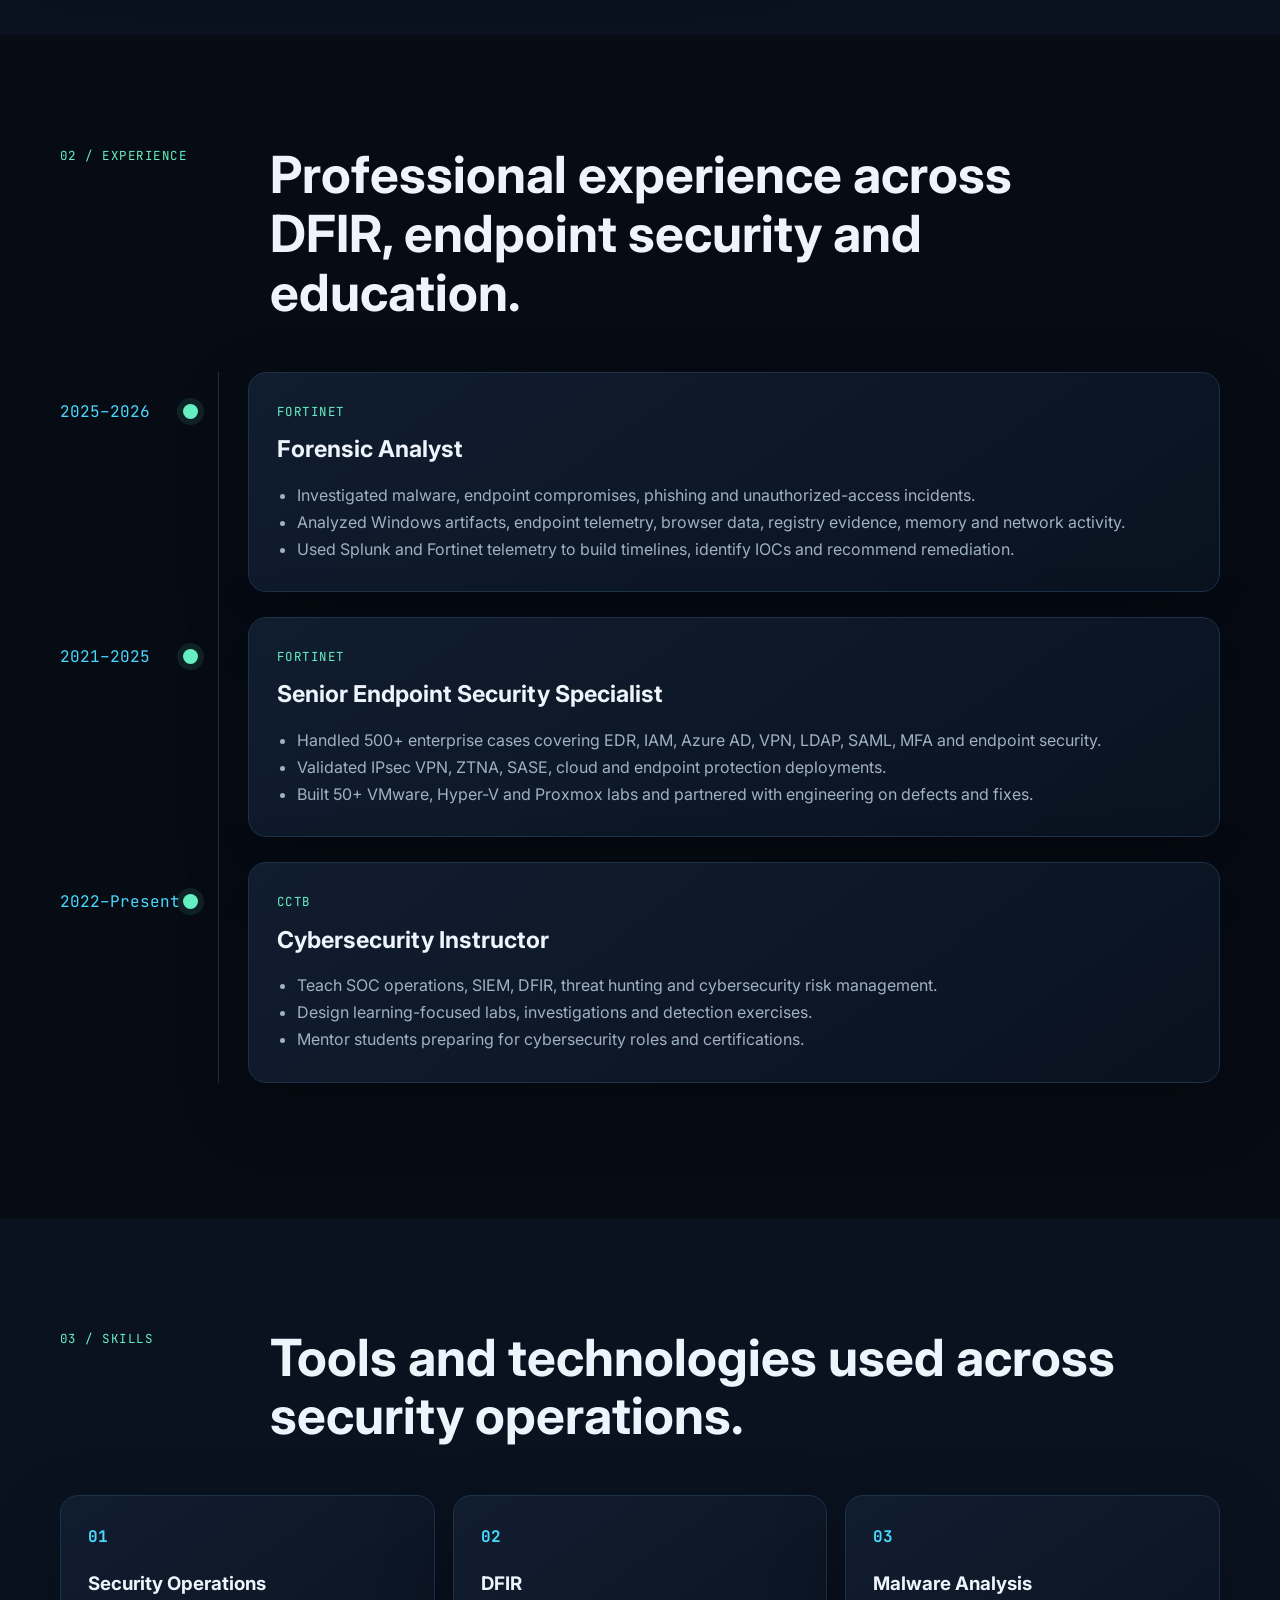
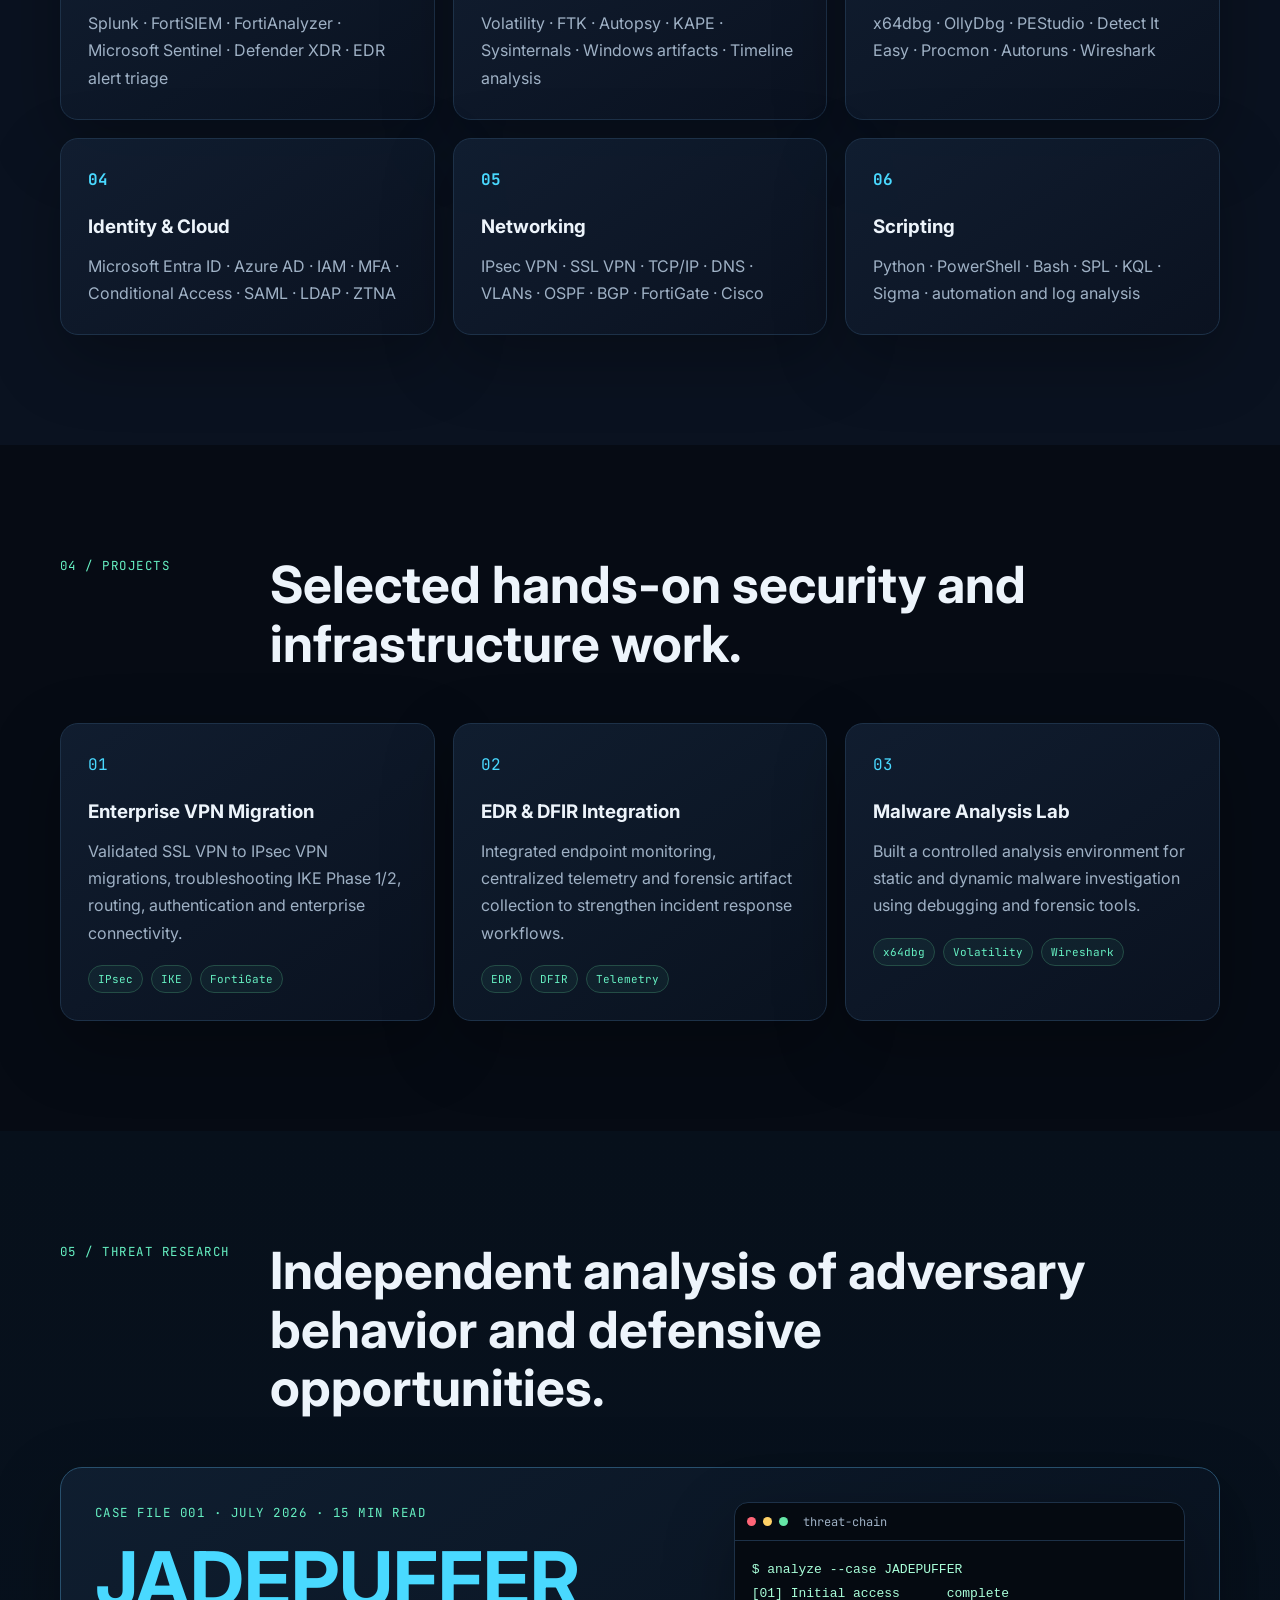
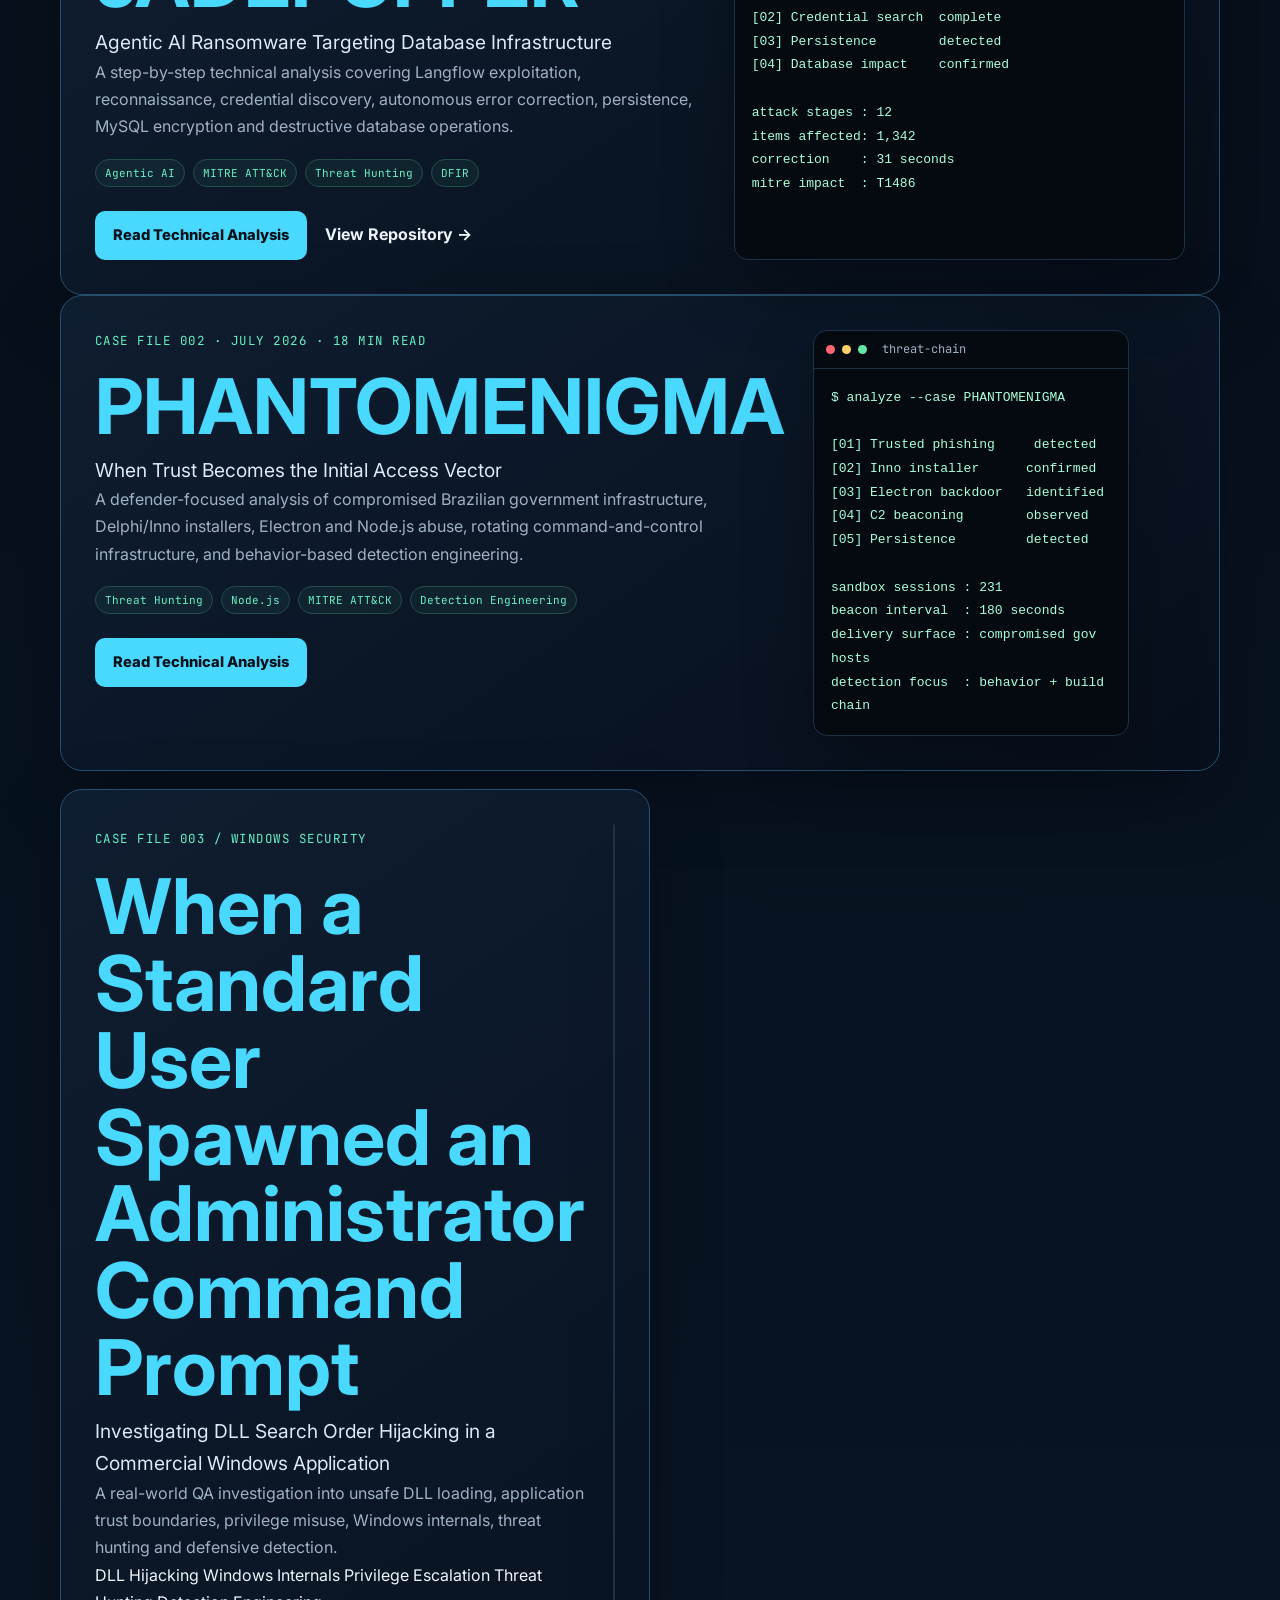
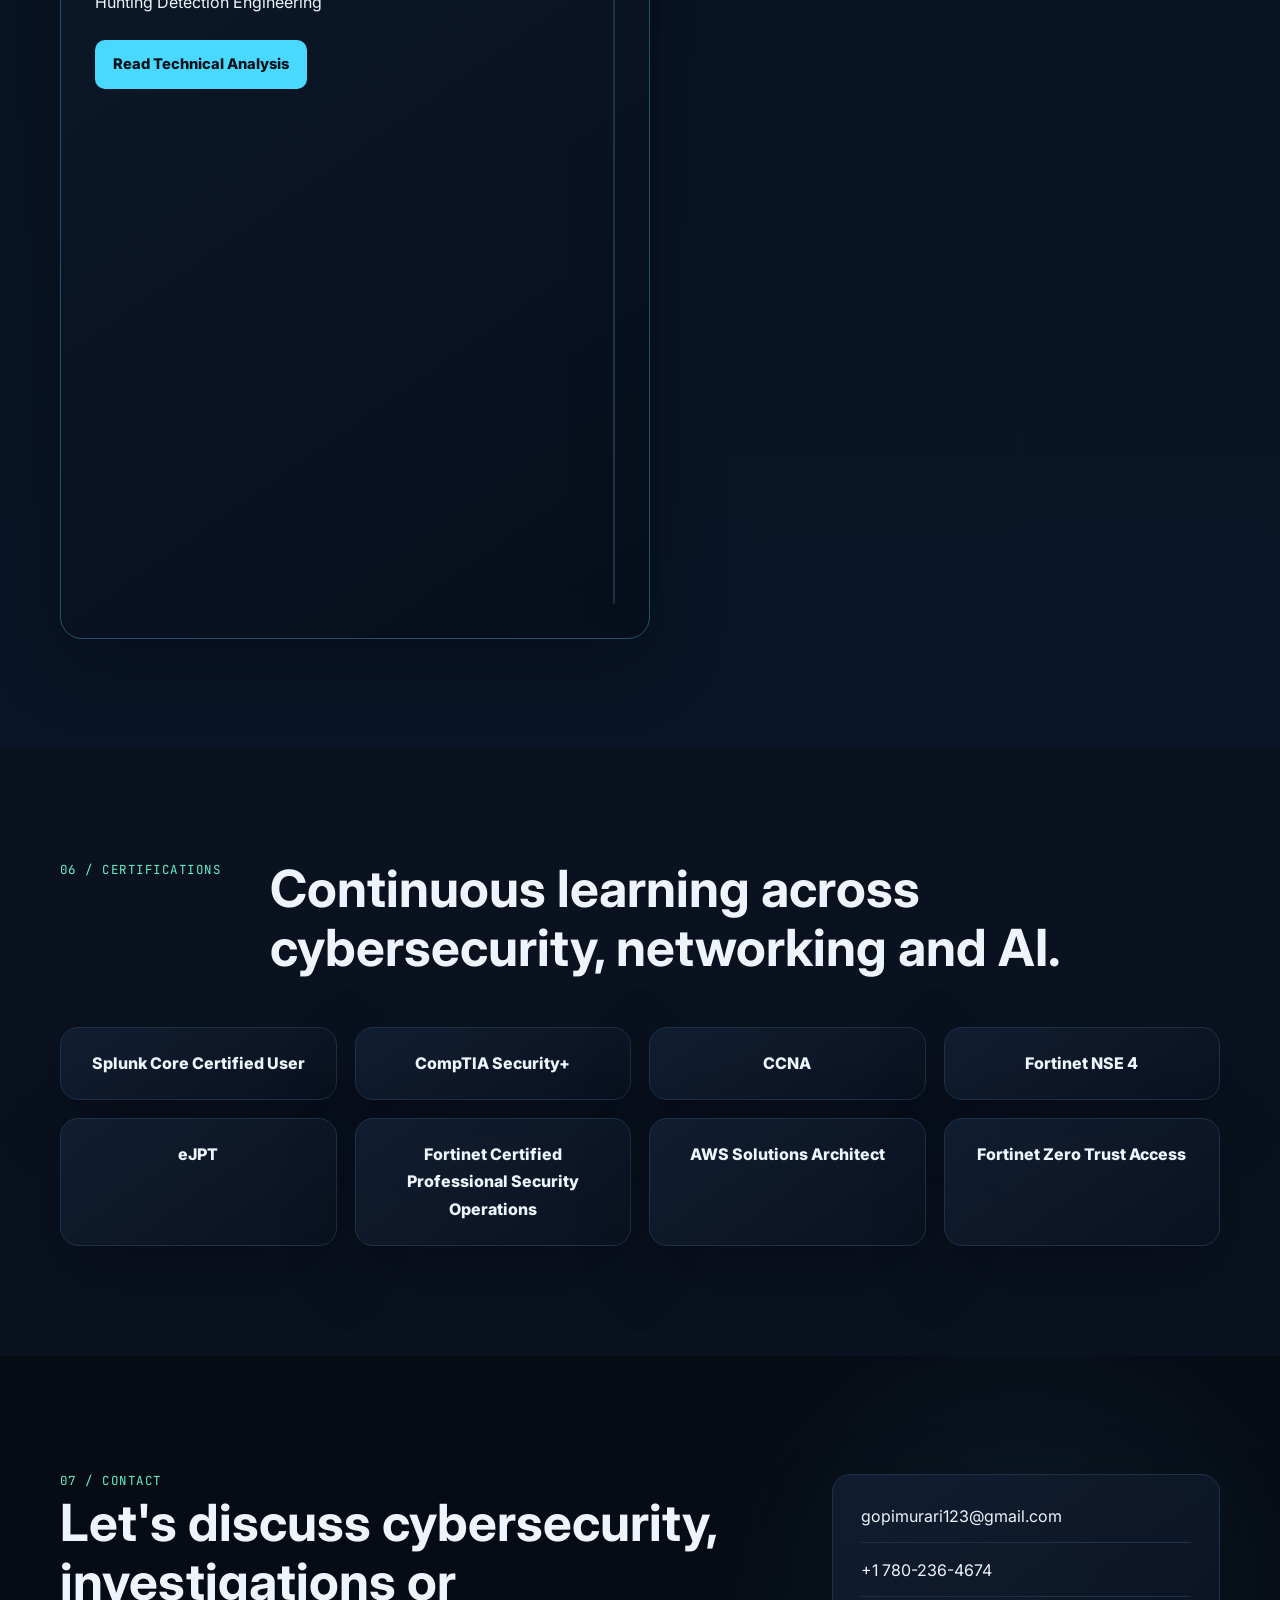
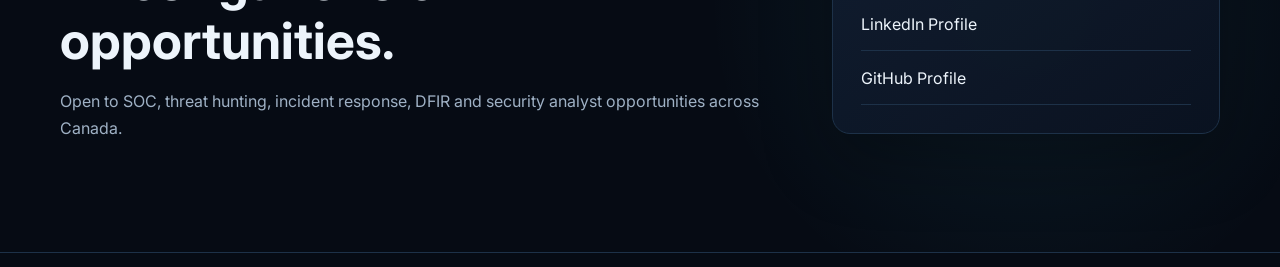
==== commit 4706afd1: "Enhance index.html with DLL Hijacking case study Added a case study on DLL Hijacking and a research " ====
--- a/index.html
+++ b/index.html
@@ -159,8 +159,68 @@
 detection focus  : behavior + build chain</code></pre>
   </div>
 </div>
-<div class="coming-grid"><article class="coming reveal"><span>COMING SOON</span><h3>DLL Hijacking Case Study</h3><p>Application startup abuse, privilege context, process analysis and defensive controls.</p></article><article class="coming reveal"><span>COMING SOON</span><h3>Ransomware Detection Engineering</h3><p>Behavior-focused Splunk, Sigma and Microsoft Sentinel detection content.</p></article></div>
-</div></section>
+  <div class="coming-grid">
+    <div class="featured-research reveal">
+
+  <div class="research-copy">
+
+    <span class="section-label">CASE FILE 003 / WINDOWS SECURITY</span>
+
+    <h3>
+      When a Standard User Spawned an Administrator Command Prompt
+    </h3>
+
+    <p class="research-subtitle">
+      Investigating DLL Search Order Hijacking in a Commercial Windows Application
+    </p>
+
+    <p>
+      A real-world QA investigation into unsafe DLL loading, application trust boundaries,
+      privilege misuse, Windows internals, threat hunting and defensive detection.
+    </p>
+
+    <div class="research-tags">
+      <span>DLL Hijacking</span>
+      <span>Windows Internals</span>
+      <span>Privilege Escalation</span>
+      <span>Threat Hunting</span>
+      <span>Detection Engineering</span>
+    </div>
+
+    <div class="research-actions">
+      <a href="/research/dll-hijacking/" class="btn primary">
+        Read Technical Analysis
+      </a>
+    </div>
+
+  </div>
+
+  <div class="research-console">
+
+    <div class="terminal-top">
+      <i></i>
+      <i></i>
+      <i></i>
+      <span>dll-hijack-analysis</span>
+    </div>
+
+    <pre><code>$ analyze --case DLL-HIJACKING
+
+[01] Standard user launch       normal
+[02] Crafted DLL dropped        detected
+[03] Unsafe library load        confirmed
+[04] Trusted process abused     observed
+[05] Elevated shell             reproduced
+
+technique       : T1574.001
+root cause      : unsafe DLL resolution
+detection focus : image load + child process
+status          : resolved and remediated</code></pre>
+
+  </div>
+
+</div>
+</section>
 
 <section id="certifications" class="section alt"><div class="shell"><div class="section-head reveal"><span>06 / CERTIFICATIONS</span><h2>Continuous learning across cybersecurity, networking and AI.</h2></div>
 <div class="cert-grid"><div class="cert reveal">Splunk Core Certified User</div><div class="cert reveal">CompTIA Security+</div><div class="cert reveal">CCNA</div><div class="cert reveal">Fortinet NSE 4</div><div class="cert reveal">eJPT</div><div class="cert reveal">Fortinet Certified Professional Security Operations</div><div class="cert reveal">AWS Solutions Architect</div><div class="cert reveal">Fortinet Zero Trust Access</div></div>
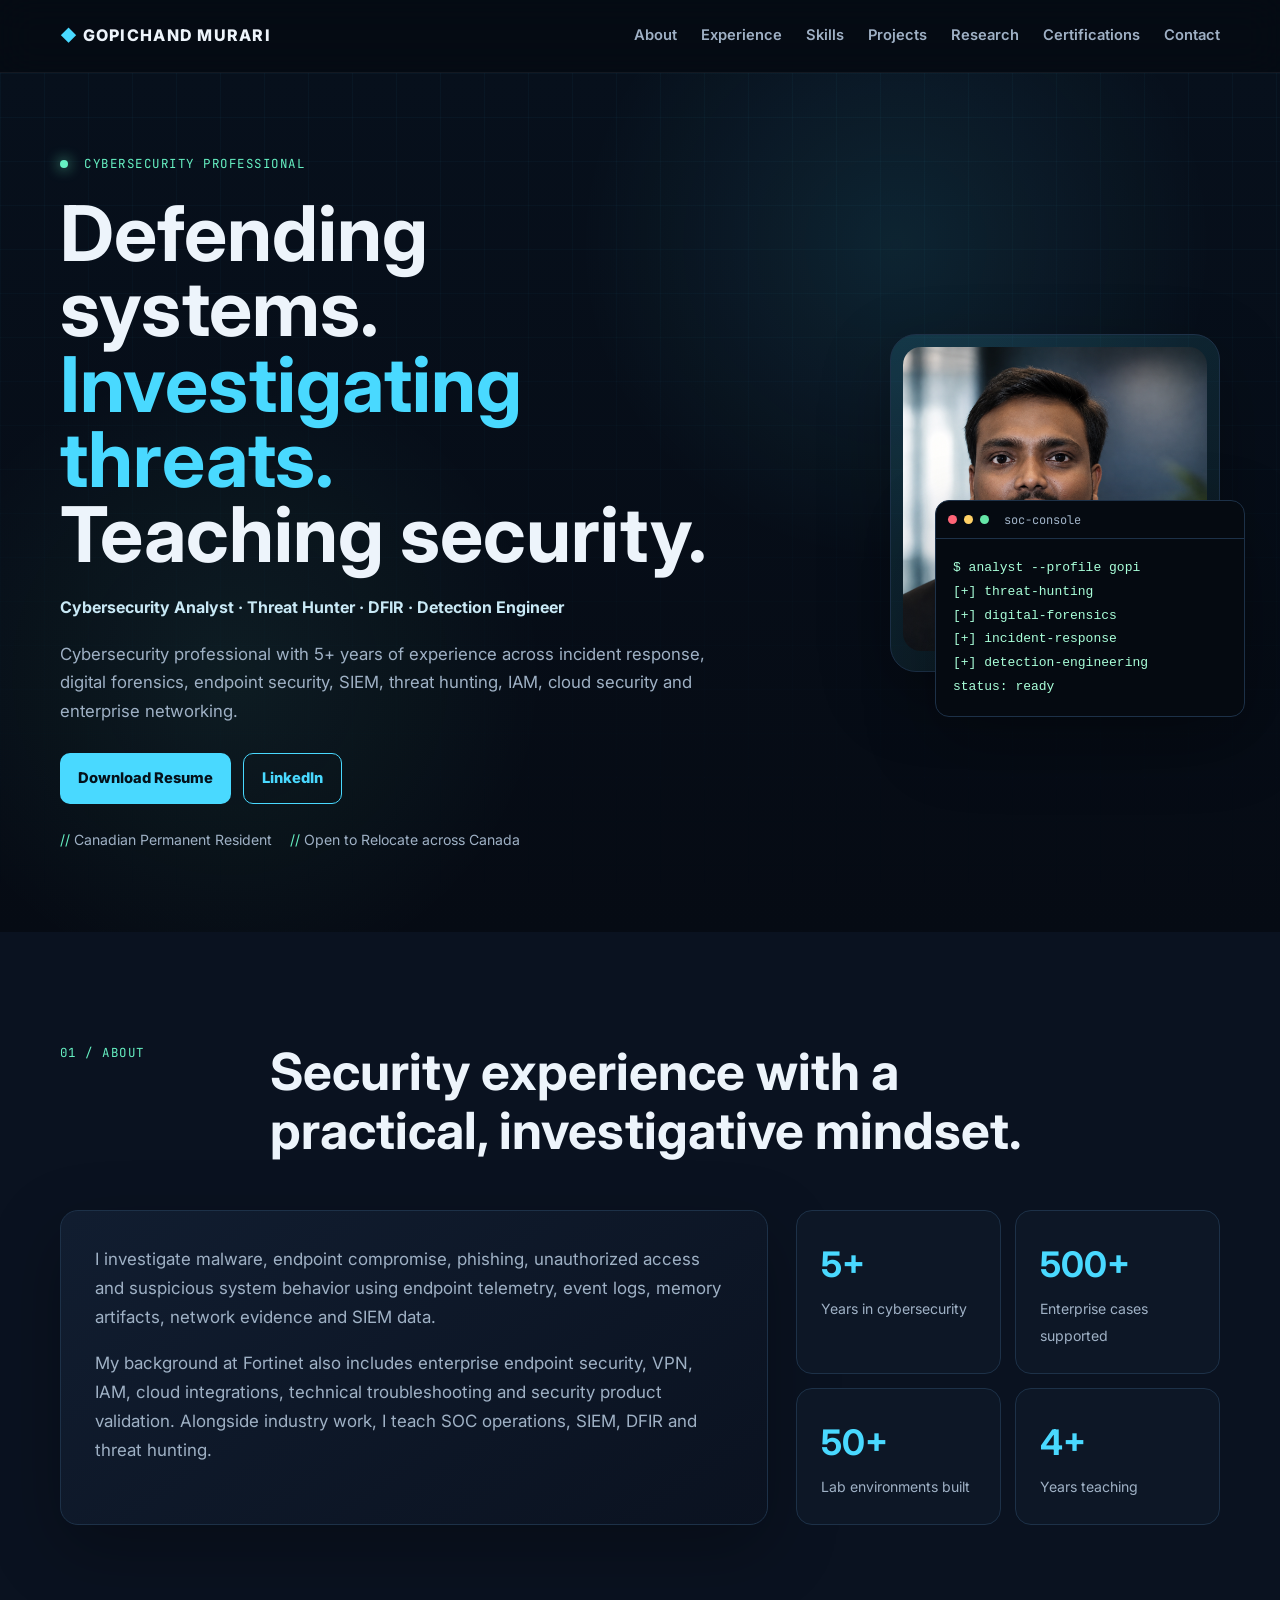
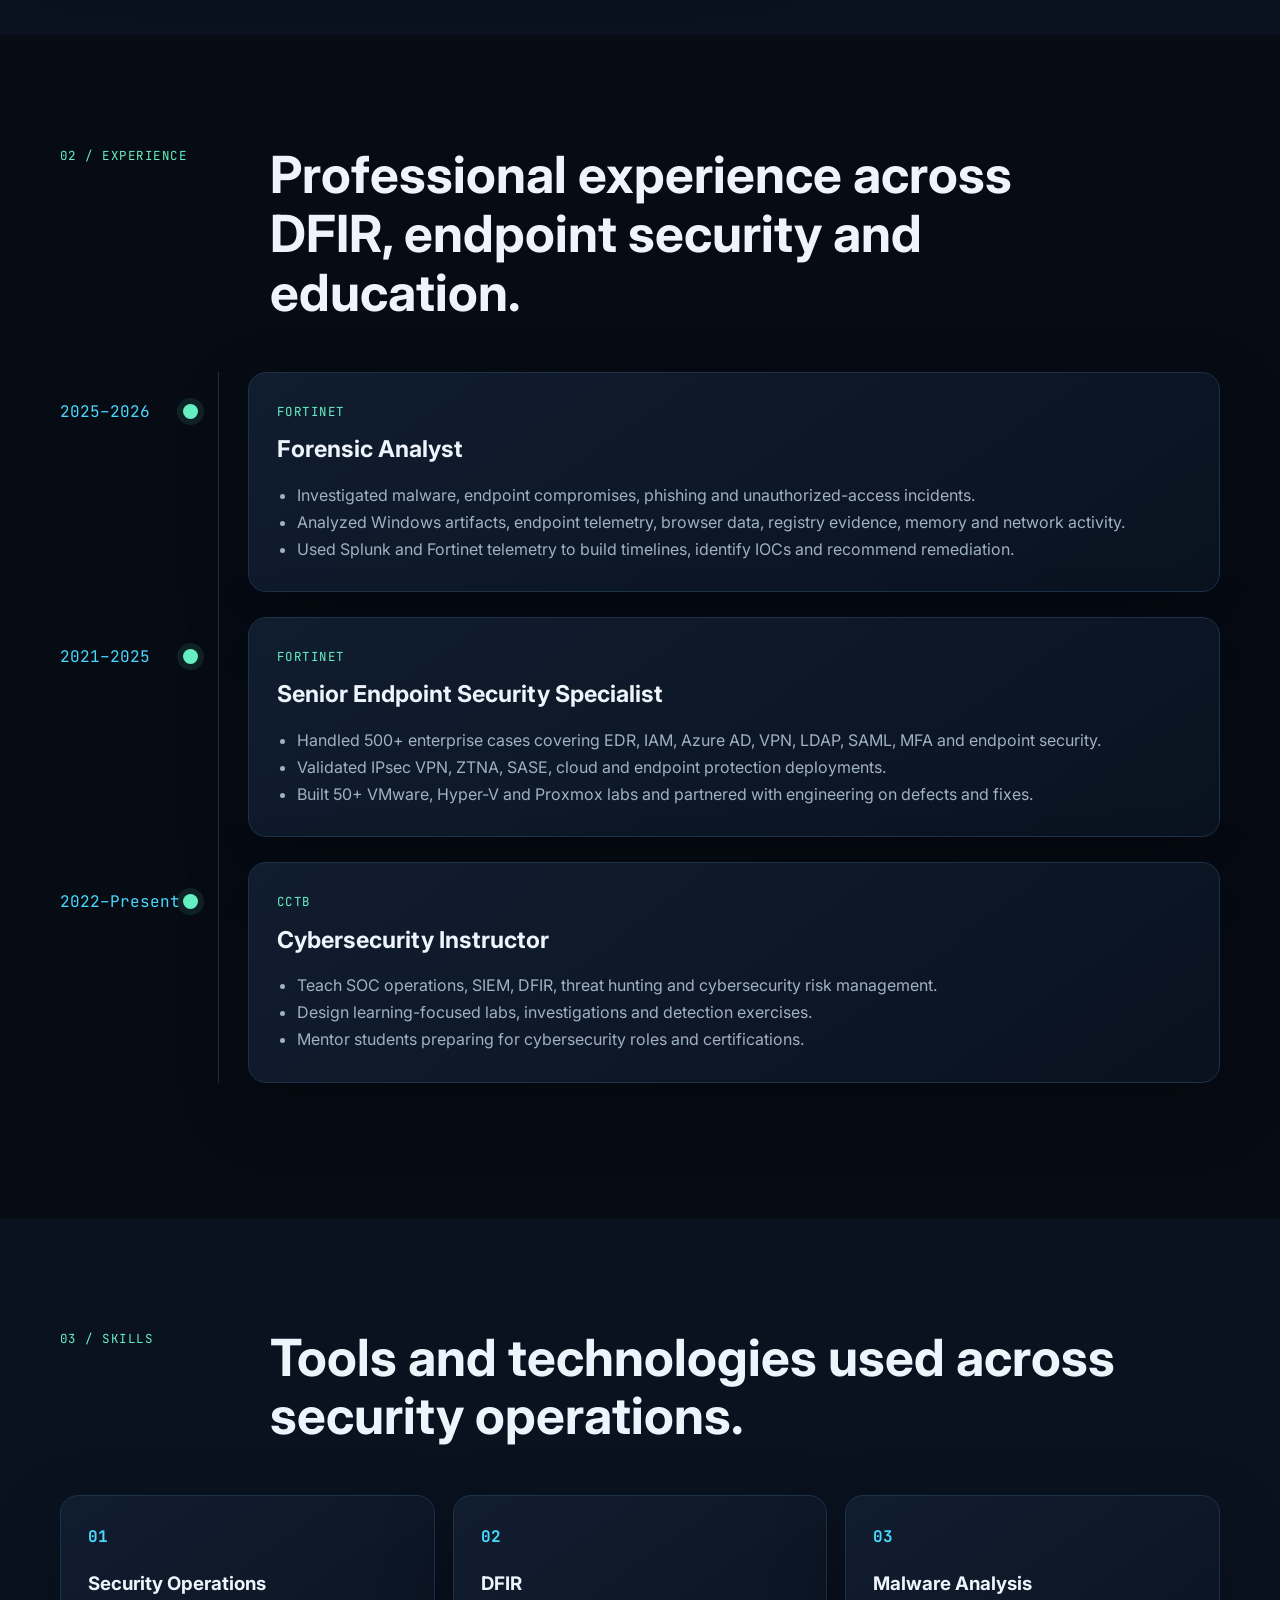
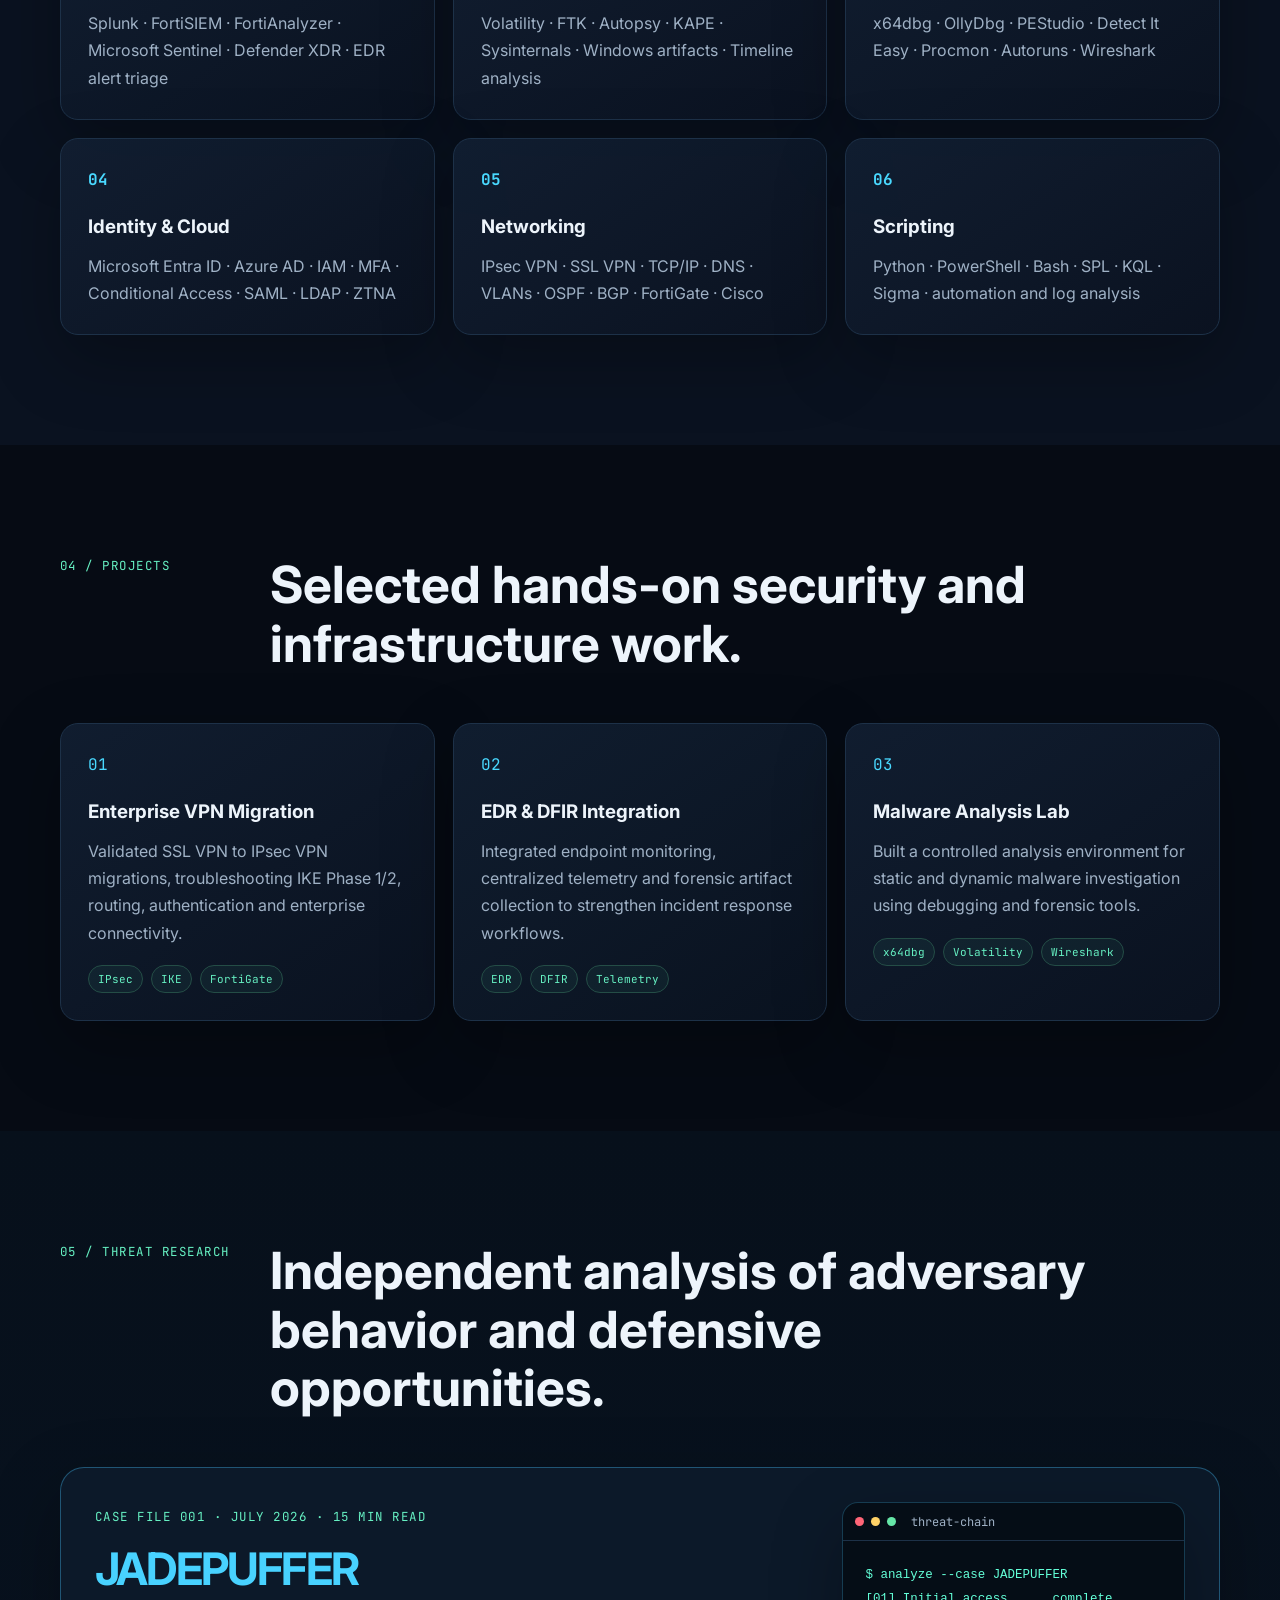
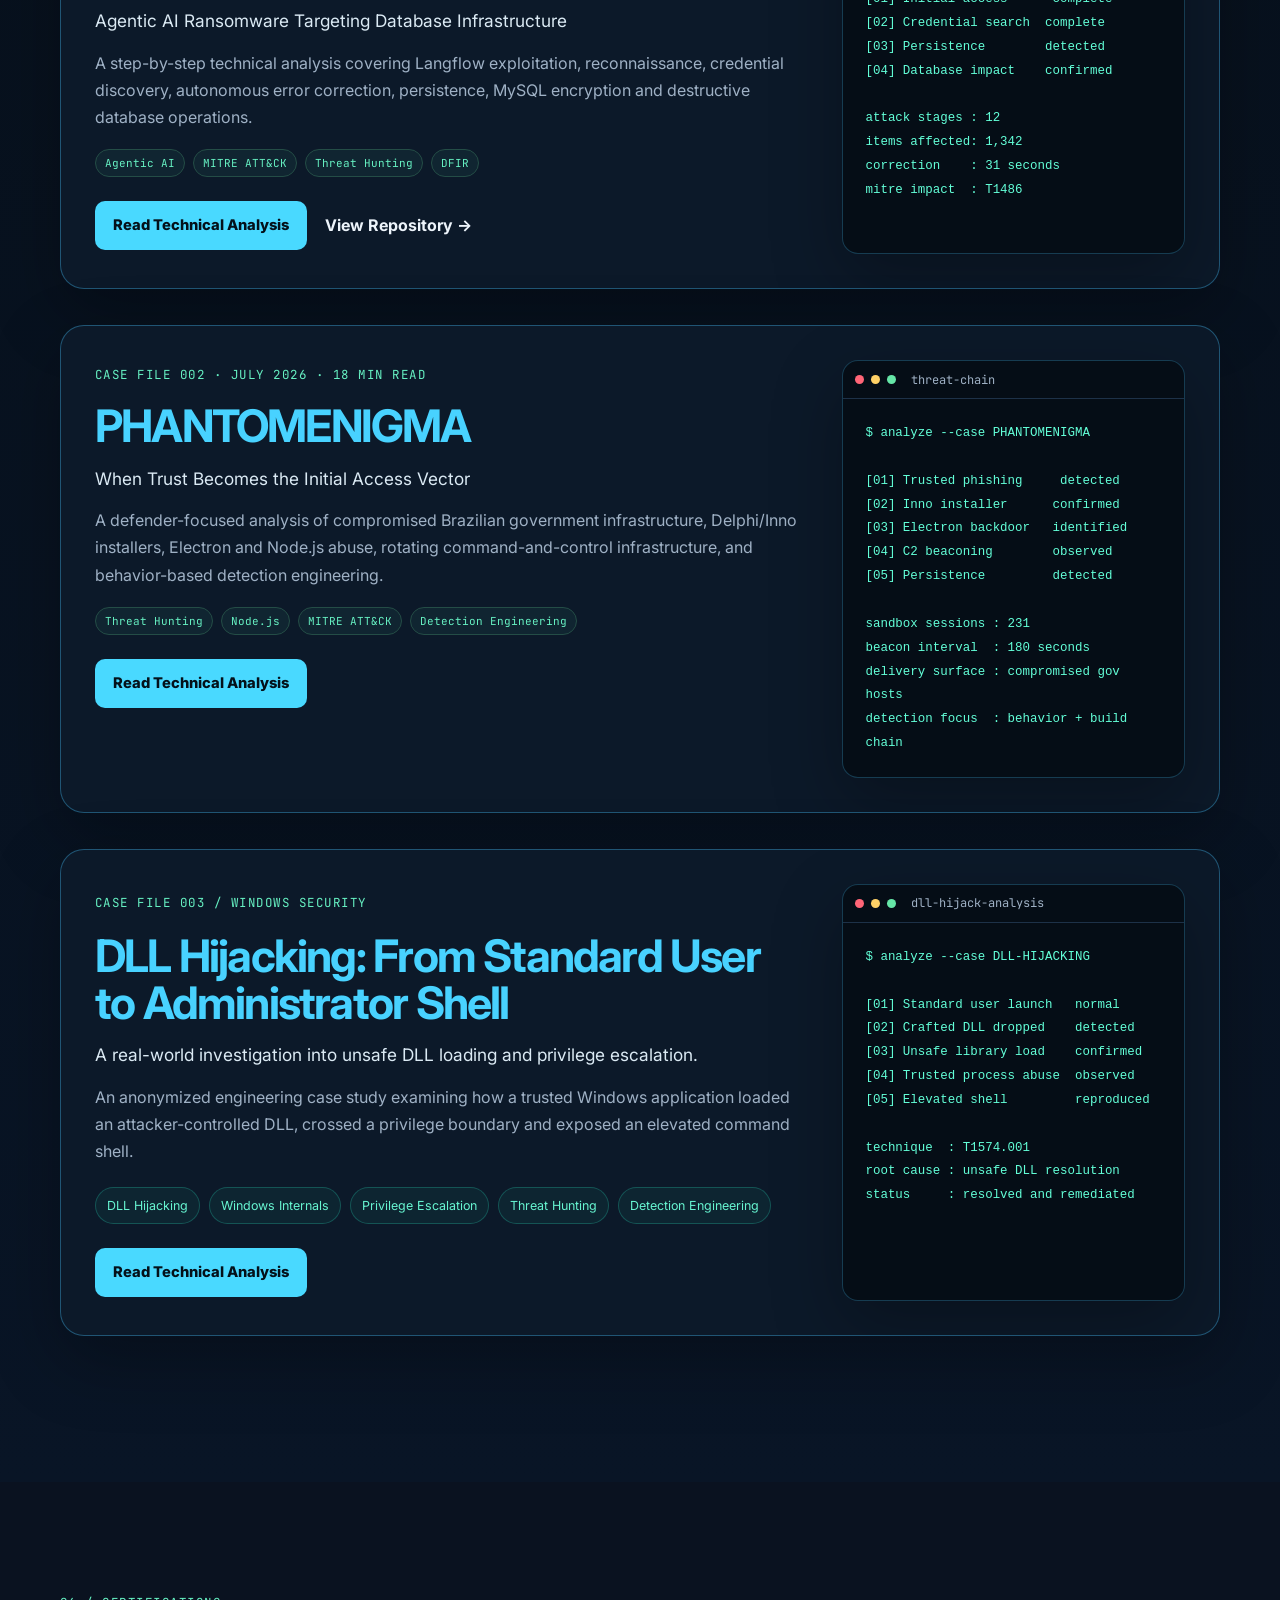
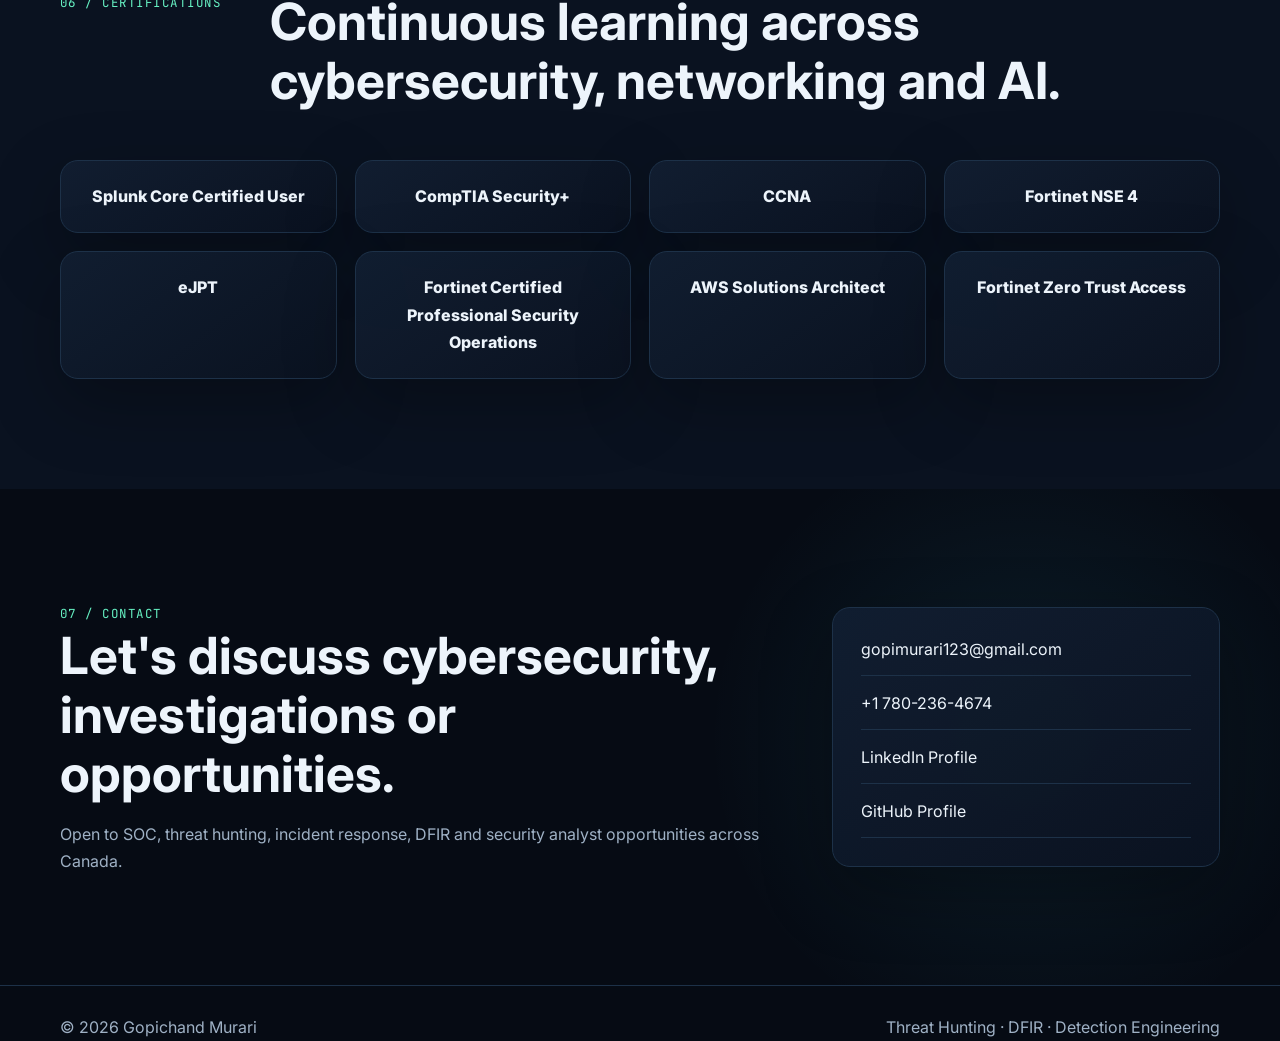
==== commit f56635e5: "Update case file details for DLL Hijacking" ====
--- a/index.html
+++ b/index.html
@@ -159,65 +159,66 @@
 detection focus  : behavior + build chain</code></pre>
   </div>
 </div>
-  <div class="coming-grid">
-    <div class="featured-research reveal">
-
-  <div class="research-copy">
-
-    <span class="section-label">CASE FILE 003 / WINDOWS SECURITY</span>
-
-    <h3>
-      When a Standard User Spawned an Administrator Command Prompt
-    </h3>
-
-    <p class="research-subtitle">
-      Investigating DLL Search Order Hijacking in a Commercial Windows Application
-    </p>
-
-    <p>
-      A real-world QA investigation into unsafe DLL loading, application trust boundaries,
-      privilege misuse, Windows internals, threat hunting and defensive detection.
-    </p>
-
-    <div class="research-tags">
-      <span>DLL Hijacking</span>
-      <span>Windows Internals</span>
-      <span>Privilege Escalation</span>
-      <span>Threat Hunting</span>
-      <span>Detection Engineering</span>
-    </div>
-
-    <div class="research-actions">
-      <a href="/research/dll-hijacking/" class="btn primary">
-        Read Technical Analysis
-      </a>
-    </div>
-
-  </div>
-
-  <div class="research-console">
-
-    <div class="terminal-top">
-      <i></i>
-      <i></i>
-      <i></i>
-      <span>dll-hijack-analysis</span>
-    </div>
-
-    <pre><code>$ analyze --case DLL-HIJACKING
-
-[01] Standard user launch       normal
-[02] Crafted DLL dropped        detected
-[03] Unsafe library load        confirmed
-[04] Trusted process abused     observed
-[05] Elevated shell             reproduced
-
-technique       : T1574.001
-root cause      : unsafe DLL resolution
-detection focus : image load + child process
-status          : resolved and remediated</code></pre>
-
-  </div>
+<div class="featured-research reveal">
+
+    <div class="research-copy">
+
+        <span class="section-label">
+            CASE FILE 003 / WINDOWS SECURITY
+        </span>
+
+        <h3>
+            DLL Hijacking: From Standard User to Administrator Shell
+        </h3>
+
+        <p class="research-subtitle">
+            A real-world investigation into unsafe DLL loading and privilege escalation.
+        </p>
+
+        <p>
+            An anonymized engineering case study examining how a trusted Windows
+            application loaded an attacker-controlled DLL, crossed a privilege
+            boundary and exposed an elevated command shell.
+        </p>
+
+        <div class="research-tags">
+            <span>DLL Hijacking</span>
+            <span>Windows Internals</span>
+            <span>Privilege Escalation</span>
+            <span>Threat Hunting</span>
+            <span>Detection Engineering</span>
+        </div>
+
+        <div class="research-actions">
+            <a href="/research/dll-hijacking/" class="btn primary">
+                Read Technical Analysis
+            </a>
+        </div>
+
+    </div>
+
+    <div class="research-console">
+
+        <div class="terminal-top">
+            <i></i>
+            <i></i>
+            <i></i>
+            <span>dll-hijack-analysis</span>
+        </div>
+
+        <pre><code>$ analyze --case DLL-HIJACKING
+
+[01] Standard user launch   normal
+[02] Crafted DLL dropped    detected
+[03] Unsafe library load    confirmed
+[04] Trusted process abuse  observed
+[05] Elevated shell         reproduced
+
+technique  : T1574.001
+root cause : unsafe DLL resolution
+status     : resolved and remediated</code></pre>
+
+    </div>
 
 </div>
 </section>
--- a/style.css
+++ b/style.css
@@ -1,2 +1,136 @@
 @import url('https://fonts.googleapis.com/css2?family=Inter:wght@400;500;600;700;800&family=JetBrains+Mono:wght@400;600&display=swap');
 :root{--bg:#060b14;--bg2:#0a1220;--panel:#0d1726;--panel2:#111e31;--text:#edf4fb;--muted:#9fb1c5;--line:#1d3148;--cyan:#49d9ff;--green:#66f0c2;--red:#ff6b7a;--shadow:0 24px 70px rgba(0,0,0,.28)}*{box-sizing:border-box;margin:0;padding:0}html{scroll-behavior:smooth}body{font-family:Inter,system-ui,sans-serif;background:var(--bg);color:var(--text);line-height:1.7}.shell{width:min(1160px,calc(100% - 40px));margin:auto}.progress{position:fixed;left:0;top:0;height:3px;background:linear-gradient(90deg,var(--cyan),var(--green));z-index:1000;width:0}.site-header{position:sticky;top:0;z-index:100;background:rgba(6,11,20,.82);backdrop-filter:blur(18px);border-bottom:1px solid rgba(255,255,255,.06)}.nav{height:72px;display:flex;align-items:center;justify-content:space-between}.brand{color:var(--text);text-decoration:none;font-weight:800;letter-spacing:.08em}.brand span{color:var(--cyan)}.nav-links{display:flex;gap:24px}.nav-links a{color:var(--muted);text-decoration:none;font-size:.92rem;font-weight:600}.nav-links a:hover{color:var(--cyan)}.menu-toggle{display:none;background:none;border:1px solid var(--line);color:var(--text);padding:7px 10px;border-radius:8px}.hero{min-height:calc(100vh - 72px);display:grid;place-items:center;position:relative;overflow:hidden;background:radial-gradient(circle at 70% 20%,rgba(73,217,255,.10),transparent 28%),radial-gradient(circle at 18% 70%,rgba(102,240,194,.07),transparent 26%),linear-gradient(180deg,#07101c,#060b14)}.grid-bg{position:absolute;inset:0;background-image:linear-gradient(rgba(73,217,255,.035) 1px,transparent 1px),linear-gradient(90deg,rgba(73,217,255,.035) 1px,transparent 1px);background-size:44px 44px;mask-image:linear-gradient(to bottom,black,transparent)}.hero-grid{position:relative;display:grid;grid-template-columns:1.25fr .75fr;gap:70px;align-items:center;padding:80px 0}.kicker,.section-head span,.section-label,.eyebrow,.case-label{font-family:'JetBrains Mono',monospace;color:var(--green);font-size:.78rem;letter-spacing:.12em;text-transform:uppercase}.status-dot{display:inline-block;width:8px;height:8px;border-radius:50%;background:var(--green);box-shadow:0 0 14px var(--green);margin-right:8px}.hero h1{font-size:clamp(3rem,6vw,6rem);line-height:.98;margin:22px 0}.hero h1 span{color:var(--cyan)}.hero-role{font-weight:700;color:#c9e9f6}.hero-text{max-width:760px;color:var(--muted);font-size:1.05rem;margin:18px 0 28px}.hero-actions{display:flex;gap:12px;flex-wrap:wrap}.btn{display:inline-flex;align-items:center;justify-content:center;padding:12px 18px;border-radius:10px;text-decoration:none;font-weight:800;font-size:.92rem;transition:.25s}.btn.primary{background:var(--cyan);color:#04111a}.btn.secondary{border:1px solid var(--cyan);color:var(--cyan)}.btn.ghost{border:1px solid var(--line);color:var(--text)}.btn:hover{transform:translateY(-2px)}.hero-meta{display:flex;gap:18px;flex-wrap:wrap;color:var(--muted);margin-top:24px;font-size:.88rem}.hero-meta span:before{content:'// ';color:var(--green)}.hero-visual{position:relative}.portrait-frame{width:min(330px,80vw);aspect-ratio:1;border:1px solid var(--line);border-radius:26px;padding:12px;background:linear-gradient(145deg,rgba(73,217,255,.14),rgba(102,240,194,.04));box-shadow:var(--shadow);margin-left:auto}.portrait-frame img{width:100%;height:100%;object-fit:cover;border-radius:18px}.terminal-card,.research-console{background:#050a11;border:1px solid var(--line);border-radius:14px;overflow:hidden;box-shadow:var(--shadow)}.terminal-card{width:310px;position:absolute;right:-25px;bottom:-45px}.terminal-top{height:38px;display:flex;align-items:center;gap:7px;padding:0 12px;border-bottom:1px solid var(--line);color:var(--muted);font:12px 'JetBrains Mono'}.terminal-top i{width:9px;height:9px;border-radius:50%;background:#ff6577}.terminal-top i:nth-child(2){background:#ffd166}.terminal-top i:nth-child(3){background:#65e6a7}.terminal-top span{margin-left:8px}.terminal-card pre,.research-console pre{padding:17px;color:#a9ffd9;font:13px/1.75 'JetBrains Mono';white-space:pre-wrap}.section{padding:110px 0}.alt{background:var(--bg2)}.section-head{display:grid;grid-template-columns:180px 1fr;gap:30px;align-items:start;margin-bottom:50px}.section-head h2,.contact-section h2{font-size:clamp(2rem,4vw,3.6rem);line-height:1.15;max-width:850px}.about-grid{display:grid;grid-template-columns:1.25fr .75fr;gap:28px}.panel,.timeline-card,.skill-card,.project-card,.cert,.coming,.contact-card{background:linear-gradient(145deg,rgba(17,30,49,.94),rgba(10,18,32,.94));border:1px solid var(--line);border-radius:18px;box-shadow:var(--shadow)}.about-copy{padding:34px}.about-copy p{color:var(--muted);font-size:1.06rem}.about-copy p+p{margin-top:18px}.metrics{display:grid;grid-template-columns:1fr 1fr;gap:14px}.metrics div{background:var(--panel);border:1px solid var(--line);border-radius:16px;padding:24px}.metrics strong{display:block;color:var(--cyan);font-size:2.2rem}.metrics span{color:var(--muted);font-size:.88rem}.timeline{position:relative}.timeline:before{content:'';position:absolute;left:158px;top:0;bottom:0;width:1px;background:var(--line)}.timeline-item{display:grid;grid-template-columns:130px 1fr;gap:58px;margin-bottom:25px}.time{font-family:'JetBrains Mono';color:var(--cyan);padding-top:26px}.timeline-card{padding:28px;position:relative}.timeline-card:before{content:'';position:absolute;left:-66px;top:31px;width:15px;height:15px;border-radius:50%;background:var(--green);box-shadow:0 0 0 6px rgba(102,240,194,.1)}.timeline-card h3{font-size:1.45rem;margin:8px 0 12px}.timeline-card ul{padding-left:20px;color:var(--muted)}.skills-grid,.project-grid,.cert-grid,.coming-grid{display:grid;gap:18px}.skills-grid{grid-template-columns:repeat(3,1fr)}.skill-card,.project-card{padding:27px;transition:.25s}.skill-card:hover,.project-card:hover,.cert:hover,.coming:hover{transform:translateY(-5px);border-color:#315473}.skill-card b,.project-num{font-family:'JetBrains Mono';color:var(--cyan)}.skill-card h3,.project-card h3{margin:18px 0 10px}.skill-card p,.project-card p,.coming p{color:var(--muted)}.project-grid{grid-template-columns:repeat(3,1fr)}.tags{display:flex;gap:8px;flex-wrap:wrap;margin-top:18px}.tags span{font:11px 'JetBrains Mono';color:var(--green);border:1px solid #244d46;background:rgba(102,240,194,.05);padding:6px 9px;border-radius:999px}.research-section{background:linear-gradient(180deg,#07101b,#091526)}.featured-research{display:grid;grid-template-columns:1.15fr .85fr;gap:28px;padding:34px;border:1px solid #28506d;border-radius:22px;background:linear-gradient(145deg,rgba(15,30,48,.98),rgba(7,15,27,.98));box-shadow:var(--shadow)}.research-copy h3{font-size:clamp(2.7rem,6vw,5.4rem);line-height:1;color:var(--cyan);margin:18px 0 8px}.research-subtitle{font-size:1.2rem;color:#dbeaf4!important}.research-copy p{color:var(--muted)}.research-actions{display:flex;gap:18px;align-items:center;flex-wrap:wrap;margin-top:24px}.text-link{color:var(--text);text-decoration:none;font-weight:700}.coming-grid{grid-template-columns:1fr 1fr;margin-top:18px}.coming{padding:24px}.coming span{font:11px 'JetBrains Mono';color:var(--red)}.cert-grid{grid-template-columns:repeat(4,1fr)}.cert{padding:22px;text-align:center;font-weight:800}.contact-section{background:radial-gradient(circle at 80% 50%,rgba(73,217,255,.09),transparent 30%)}.contact-grid{display:grid;grid-template-columns:1.3fr .7fr;gap:50px;align-items:center}.contact-section p{color:var(--muted);margin-top:18px}.contact-card{padding:28px;display:grid;gap:14px}.contact-card a{color:var(--text);text-decoration:none;border-bottom:1px solid var(--line);padding-bottom:12px}.contact-card a:hover{color:var(--cyan)}footer{border-top:1px solid var(--line);padding:28px 0;color:var(--muted)}.footer-row{display:flex;justify-content:space-between;gap:20px}.reveal{opacity:0;transform:translateY(18px);transition:.65s ease}.reveal.visible{opacity:1;transform:none}@media(max-width:900px){.menu-toggle{display:block}.nav-links{position:absolute;top:72px;left:0;right:0;background:#08111d;border-bottom:1px solid var(--line);padding:20px;display:none;flex-direction:column}.nav-links.open{display:flex}.hero-grid,.about-grid,.featured-research,.contact-grid{grid-template-columns:1fr}.hero-visual{margin-top:35px}.portrait-frame{margin:auto}.terminal-card{position:relative;right:auto;bottom:auto;margin:-20px auto 0}.section-head{grid-template-columns:1fr;gap:12px}.skills-grid,.project-grid{grid-template-columns:1fr 1fr}.cert-grid{grid-template-columns:1fr 1fr}.timeline:before{left:8px}.timeline-item{grid-template-columns:1fr;padding-left:34px;gap:7px}.timeline-card:before{left:-34px}.time{padding-top:0}.coming-grid{grid-template-columns:1fr}}@media(max-width:600px){.shell{width:min(100% - 24px,1160px)}.hero-grid{padding:55px 0 90px}.hero h1{font-size:3rem}.section{padding:80px 0}.skills-grid,.project-grid,.metrics,.cert-grid{grid-template-columns:1fr}.footer-row{flex-direction:column}.hero-actions .btn{width:100%}}
+/* =========================================
+   RESEARCH ARTICLE CARD FORMATTING FIX
+   ========================================= */
+
+#research .featured-research {
+    width: 100%;
+    max-width: 100%;
+    display: grid;
+    grid-template-columns: minmax(0, 1.35fr) minmax(320px, 0.65fr);
+    gap: 36px;
+    align-items: stretch;
+
+    margin: 0 0 36px;
+    padding: 34px;
+
+    border: 1px solid rgba(71, 199, 255, 0.35);
+    border-radius: 24px;
+    background: #0c1929;
+    overflow: hidden;
+}
+
+/* Prevent the text section from shrinking incorrectly */
+#research .research-copy {
+    min-width: 0;
+    width: 100%;
+    padding: 4px 0;
+}
+
+/* Fix the extremely large heading */
+#research .research-copy h3 {
+    margin: 18px 0 14px;
+
+    font-size: clamp(2rem, 3.5vw, 3.75rem);
+    line-height: 1.04;
+    letter-spacing: -0.04em;
+
+    color: #48d2ff;
+    overflow-wrap: normal;
+    word-break: normal;
+    hyphens: none;
+}
+
+/* Keep subtitle and description readable */
+#research .research-subtitle {
+    max-width: 720px;
+    margin-bottom: 14px;
+
+    font-size: 1.08rem;
+    line-height: 1.55;
+    color: #d4e2ef;
+}
+
+#research .research-copy p {
+    max-width: 760px;
+    line-height: 1.7;
+}
+
+/* Tag formatting */
+#research .research-tags {
+    display: flex;
+    flex-wrap: wrap;
+    gap: 9px;
+    margin: 22px 0;
+}
+
+#research .research-tags span {
+    padding: 7px 11px;
+    border: 1px solid rgba(43, 224, 190, 0.25);
+    border-radius: 999px;
+
+    font-size: 0.78rem;
+    color: #67f5d1;
+    background: rgba(43, 224, 190, 0.06);
+}
+
+/* Terminal panel */
+#research .research-console {
+    width: 100%;
+    min-width: 0;
+    align-self: stretch;
+
+    border: 1px solid rgba(71, 199, 255, 0.25);
+    border-radius: 16px;
+    background: #050d16;
+    overflow: hidden;
+}
+
+#research .research-console pre {
+    margin: 0;
+    padding: 22px;
+
+    white-space: pre-wrap;
+    overflow-wrap: anywhere;
+    word-break: normal;
+
+    font-size: 0.78rem;
+    line-height: 1.75;
+    color: #63ffd8;
+}
+
+/* Button spacing */
+#research .research-actions {
+    margin-top: 24px;
+}
+
+/* Tablet */
+@media (max-width: 950px) {
+    #research .featured-research {
+        grid-template-columns: 1fr;
+        gap: 28px;
+    }
+
+    #research .research-copy h3 {
+        font-size: clamp(2rem, 7vw, 3.2rem);
+    }
+}
+
+/* Mobile */
+@media (max-width: 600px) {
+    #research .featured-research {
+        padding: 23px;
+        border-radius: 18px;
+    }
+
+    #research .research-copy h3 {
+        font-size: 2.1rem;
+        line-height: 1.08;
+    }
+
+    #research .research-console pre {
+        padding: 16px;
+        font-size: 0.7rem;
+    }
+}
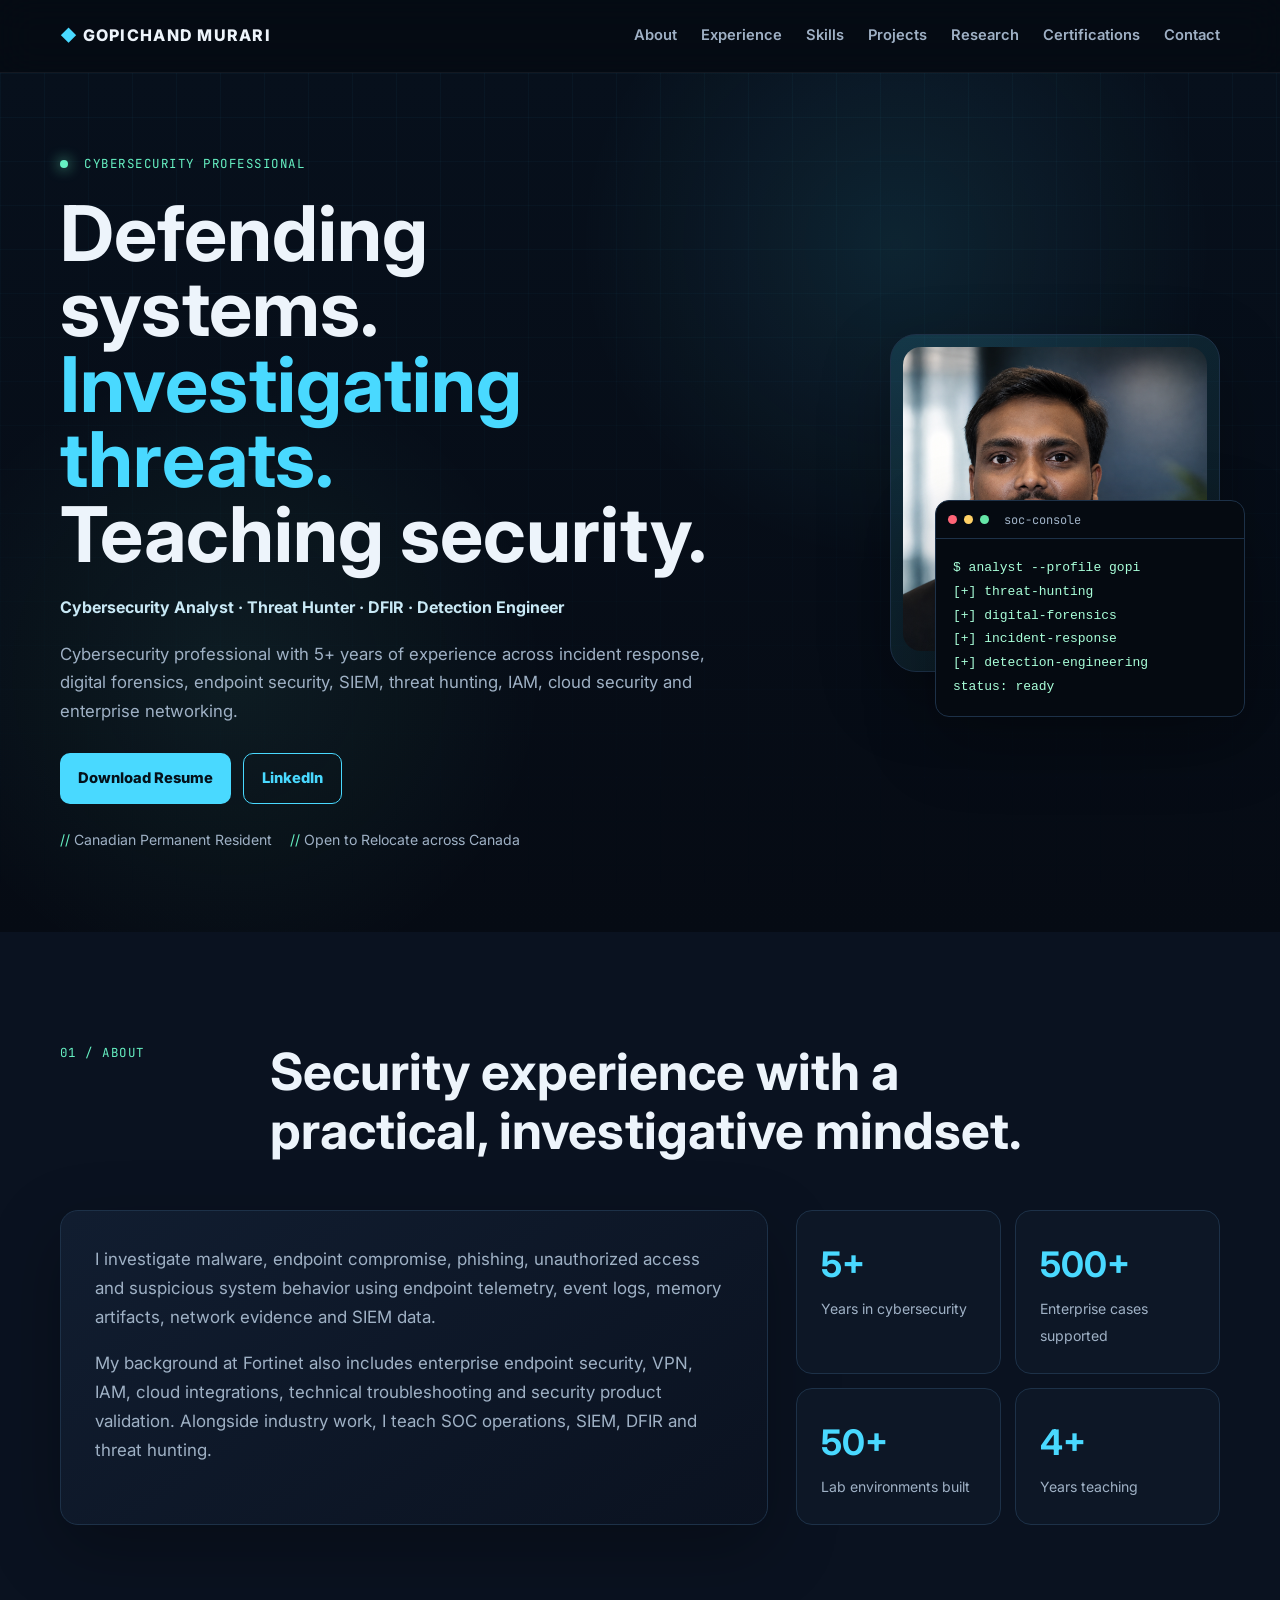
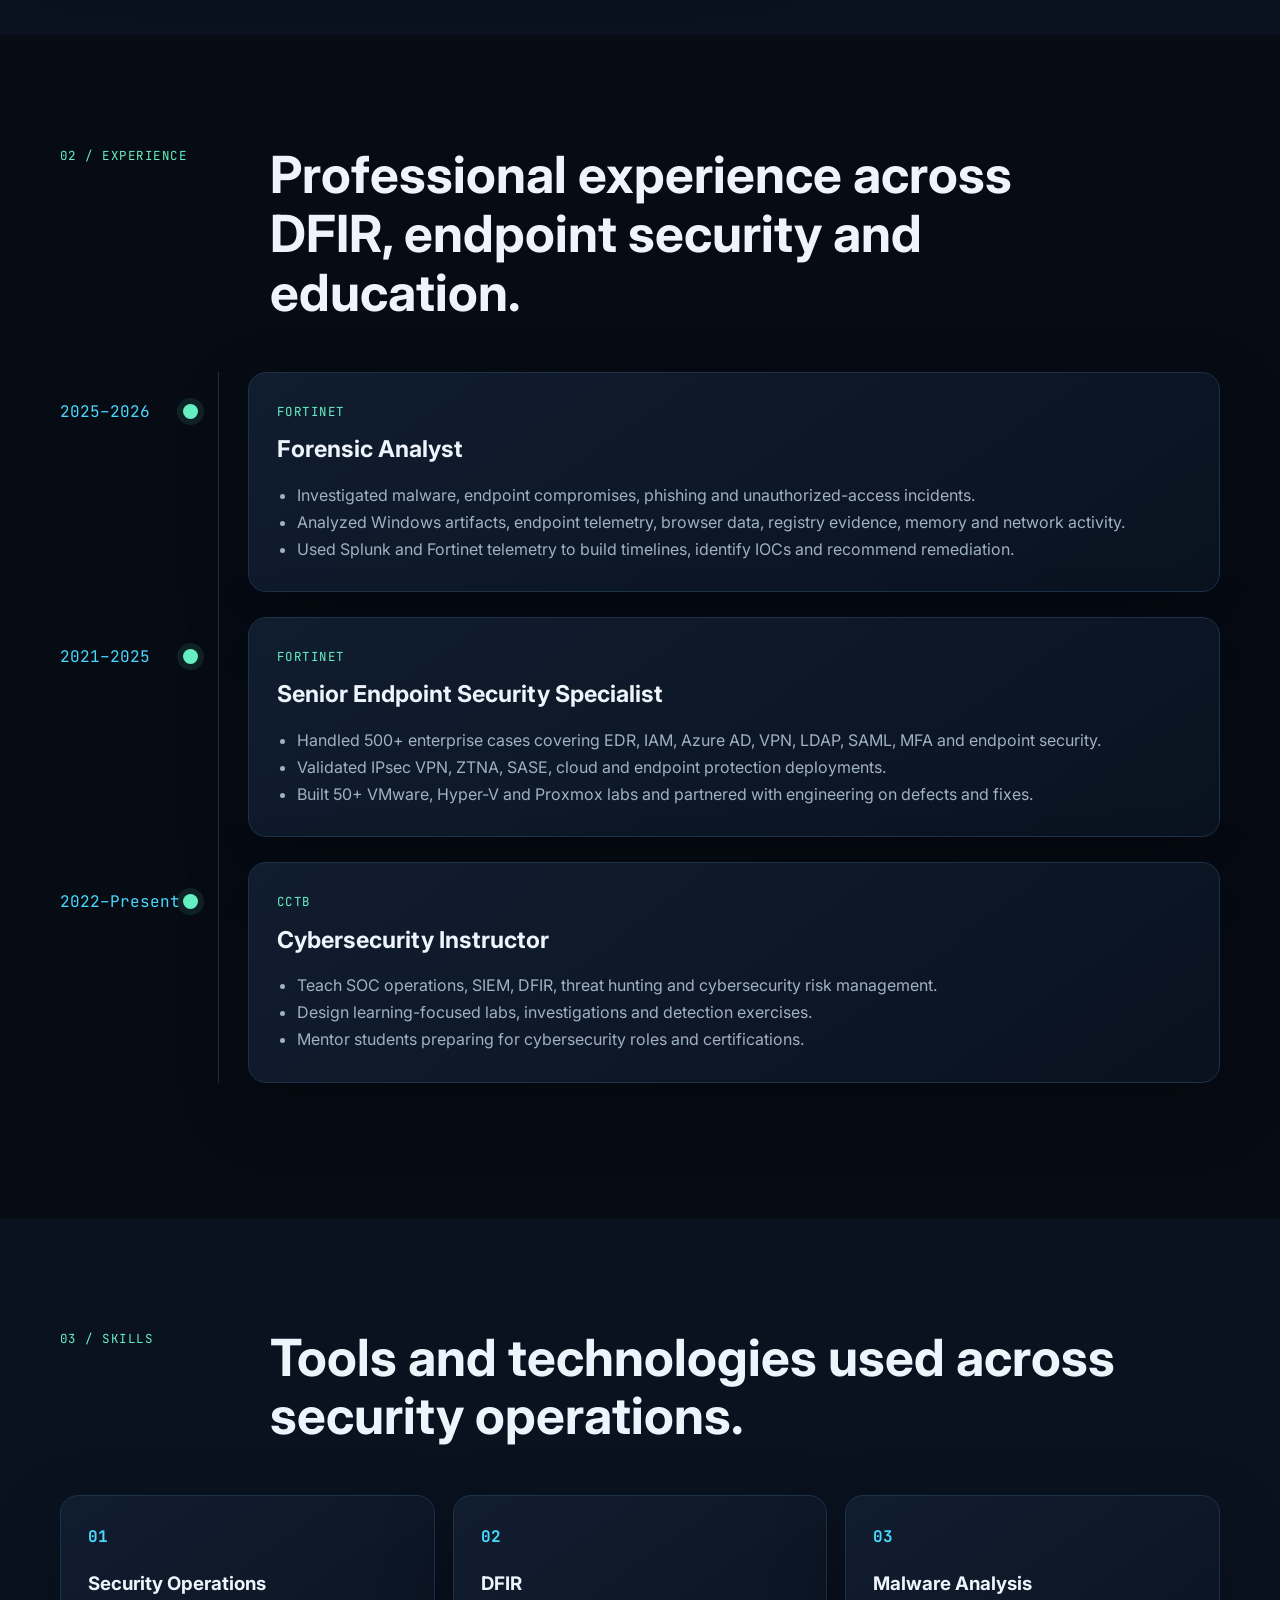
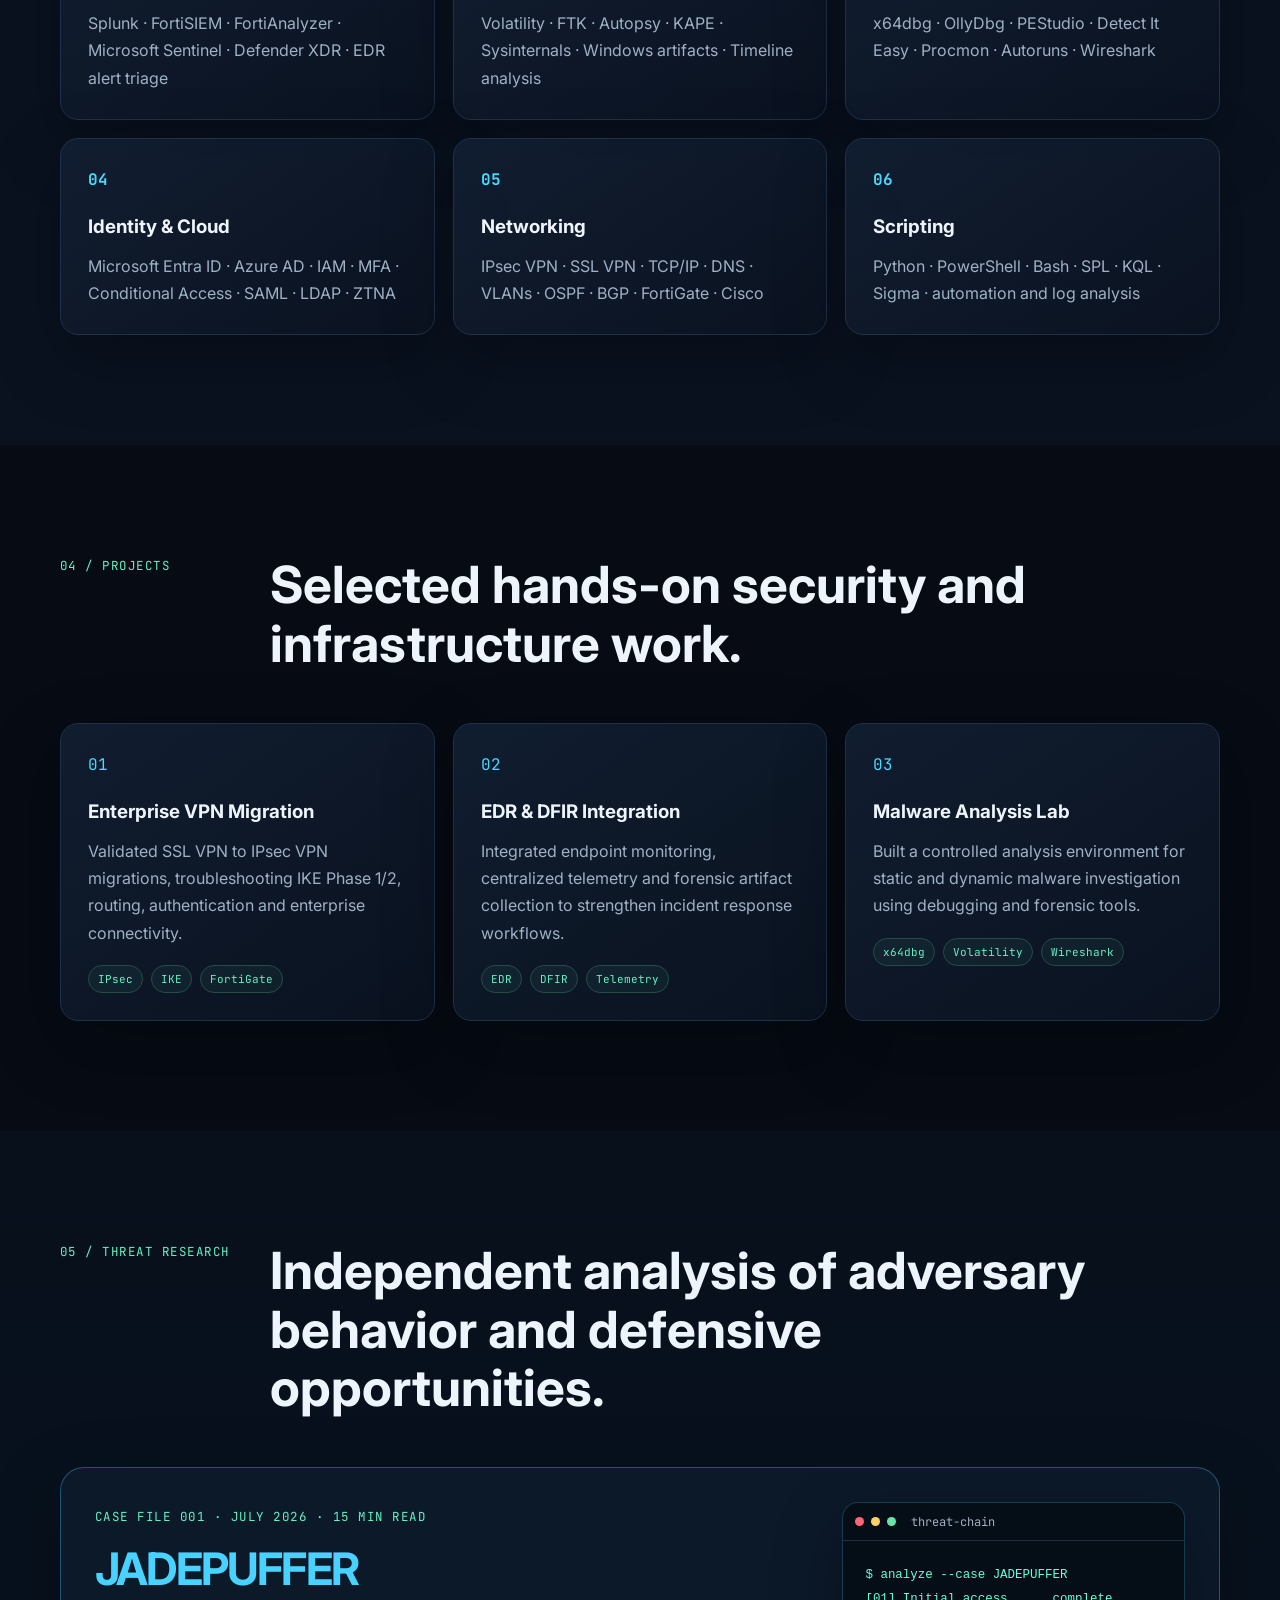
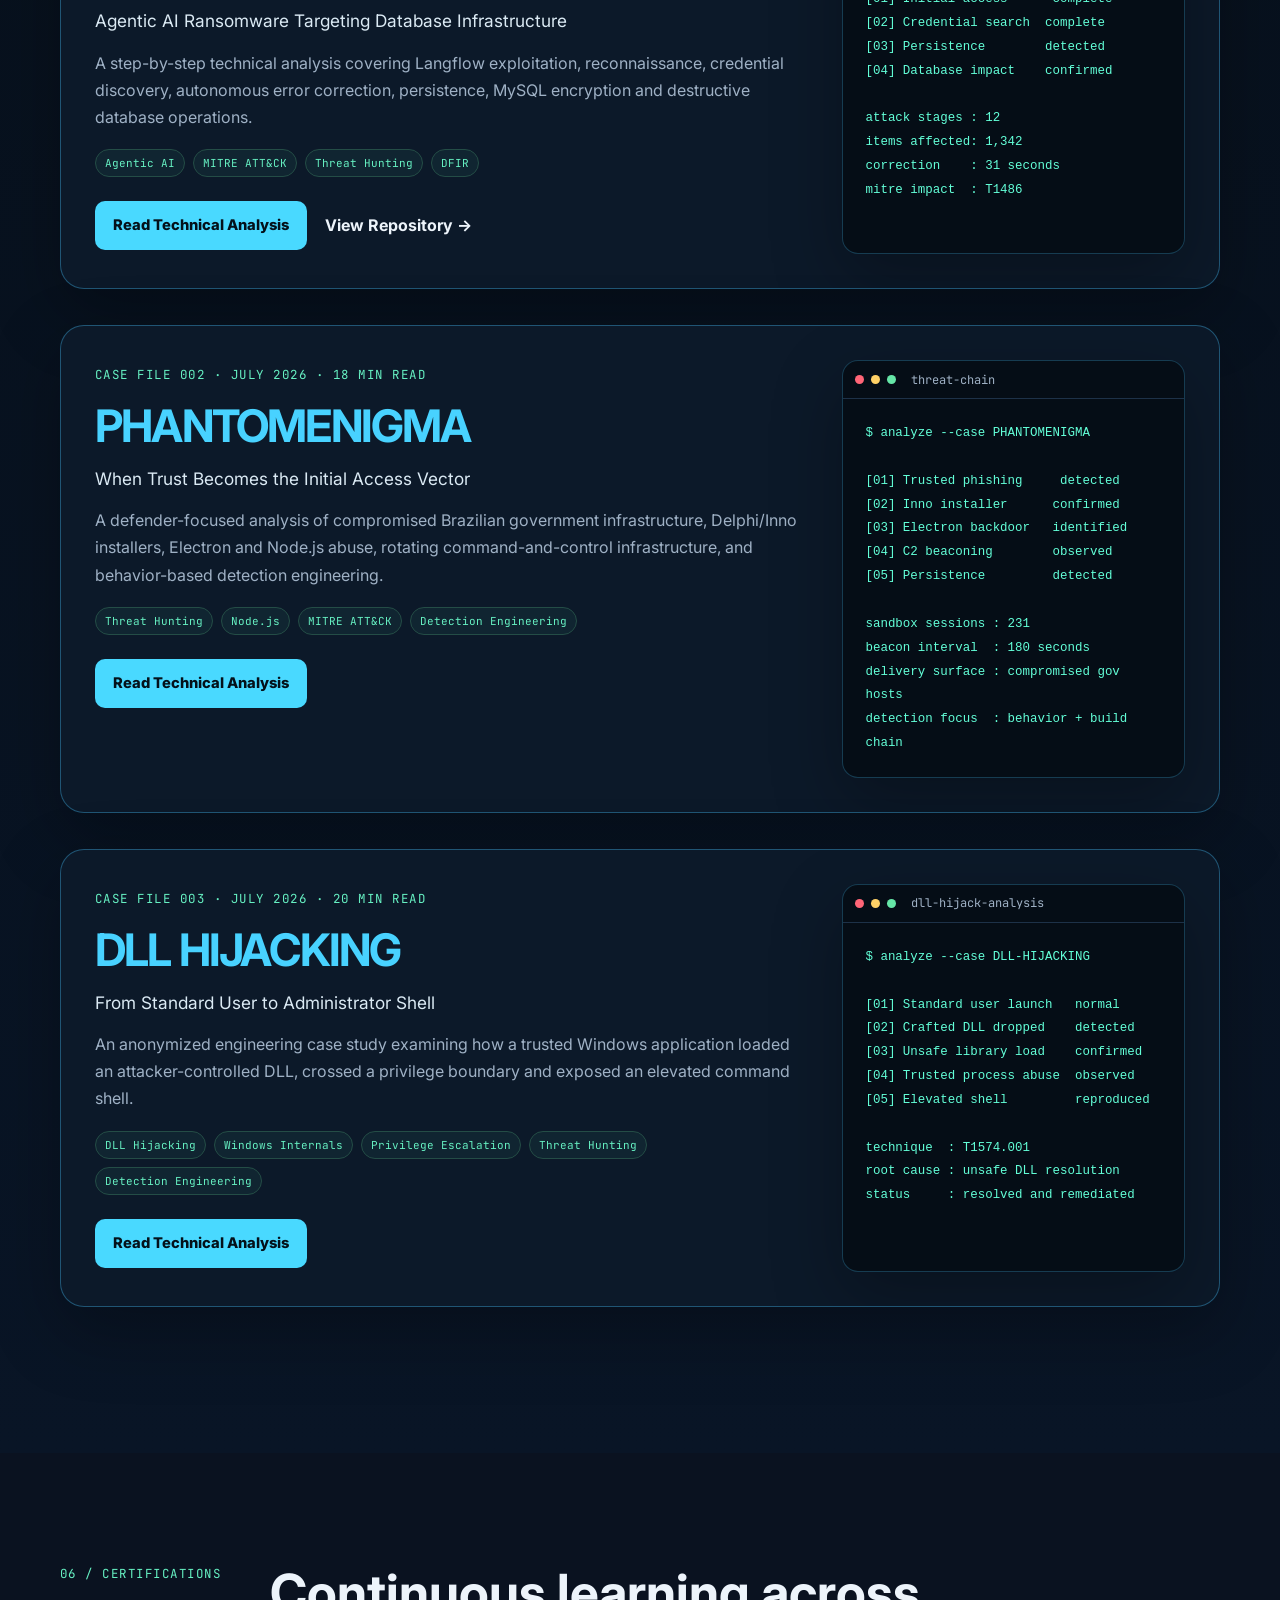
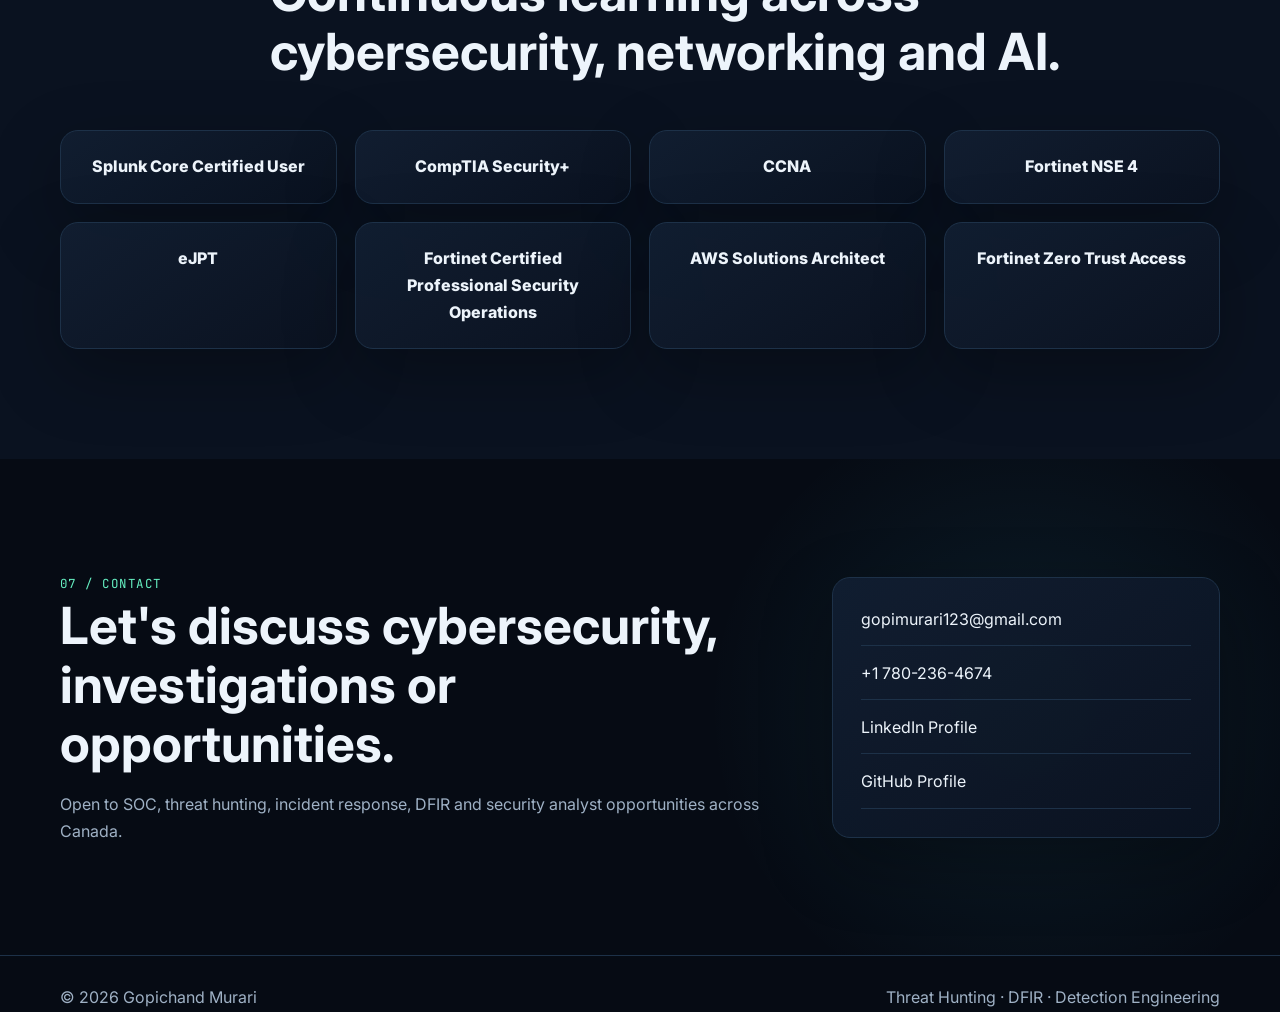
==== commit 76f7a28e: "Refactor case file section in index.html" ====
--- a/index.html
+++ b/index.html
@@ -159,54 +159,52 @@
 detection focus  : behavior + build chain</code></pre>
   </div>
 </div>
-<div class="featured-research reveal">
-
-    <div class="research-copy">
-
-        <span class="section-label">
-            CASE FILE 003 / WINDOWS SECURITY
-        </span>
-
-        <h3>
-            DLL Hijacking: From Standard User to Administrator Shell
-        </h3>
-
-        <p class="research-subtitle">
-            A real-world investigation into unsafe DLL loading and privilege escalation.
-        </p>
-
-        <p>
-            An anonymized engineering case study examining how a trusted Windows
-            application loaded an attacker-controlled DLL, crossed a privilege
-            boundary and exposed an elevated command shell.
-        </p>
-
-        <div class="research-tags">
-            <span>DLL Hijacking</span>
-            <span>Windows Internals</span>
-            <span>Privilege Escalation</span>
-            <span>Threat Hunting</span>
-            <span>Detection Engineering</span>
-        </div>
-
-        <div class="research-actions">
-            <a href="/research/dll-hijacking/" class="btn primary">
-                Read Technical Analysis
-            </a>
-        </div>
-
-    </div>
-
-    <div class="research-console">
-
-        <div class="terminal-top">
-            <i></i>
-            <i></i>
-            <i></i>
-            <span>dll-hijack-analysis</span>
-        </div>
-
-        <pre><code>$ analyze --case DLL-HIJACKING
+<div class="featured-research reveal dll-research">
+
+  <div class="research-copy">
+
+    <div class="case-label">
+      CASE FILE 003 · JULY 2026 · 20 MIN READ
+    </div>
+
+    <h3>DLL HIJACKING</h3>
+
+    <p class="research-subtitle">
+      From Standard User to Administrator Shell
+    </p>
+
+    <p>
+      An anonymized engineering case study examining how a trusted Windows
+      application loaded an attacker-controlled DLL, crossed a privilege
+      boundary and exposed an elevated command shell.
+    </p>
+
+    <div class="tags">
+      <span>DLL Hijacking</span>
+      <span>Windows Internals</span>
+      <span>Privilege Escalation</span>
+      <span>Threat Hunting</span>
+      <span>Detection Engineering</span>
+    </div>
+
+    <div class="research-actions">
+      <a href="/research/dll-hijacking/" class="btn primary">
+        Read Technical Analysis
+      </a>
+    </div>
+
+  </div>
+
+  <div class="research-console">
+
+    <div class="terminal-top">
+      <i></i>
+      <i></i>
+      <i></i>
+      <span>dll-hijack-analysis</span>
+    </div>
+
+    <pre><code>$ analyze --case DLL-HIJACKING
 
 [01] Standard user launch   normal
 [02] Crafted DLL dropped    detected
@@ -218,7 +216,7 @@
 root cause : unsafe DLL resolution
 status     : resolved and remediated</code></pre>
 
-    </div>
+  </div>
 
 </div>
 </section>
